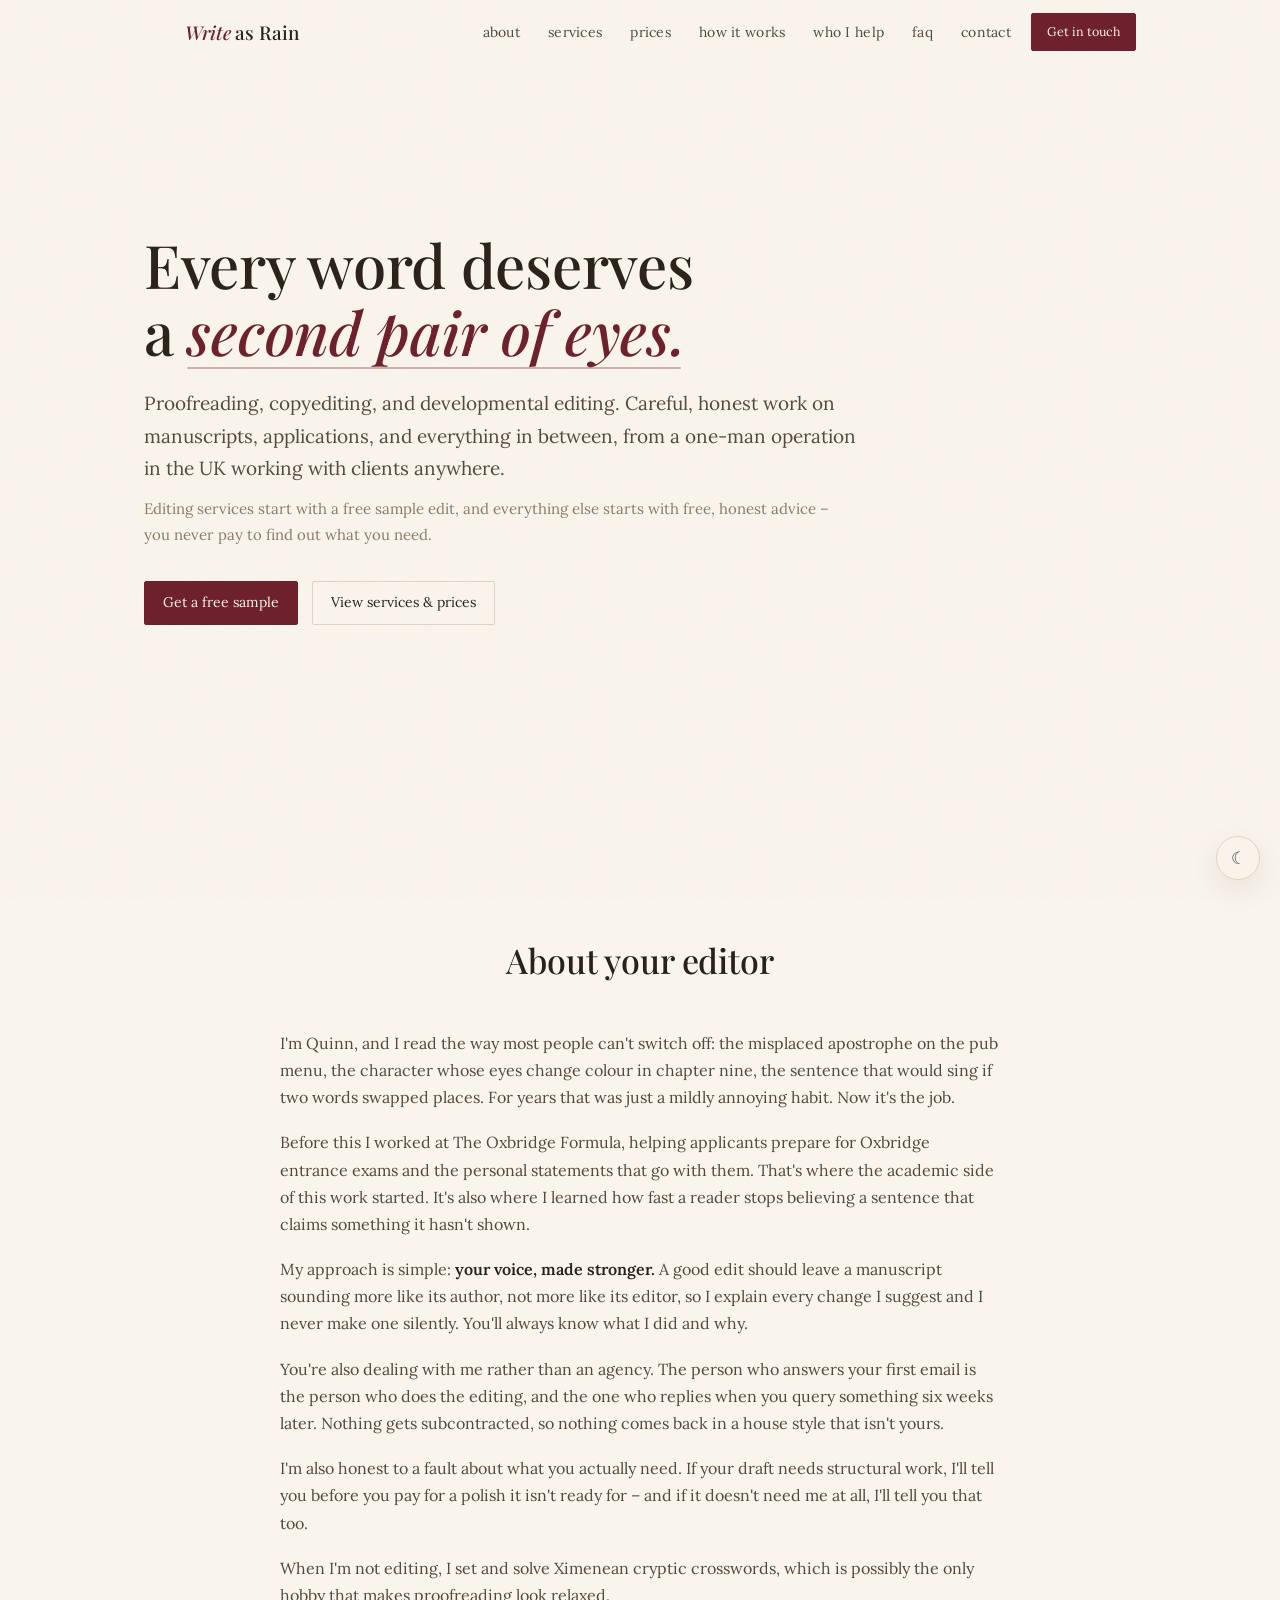
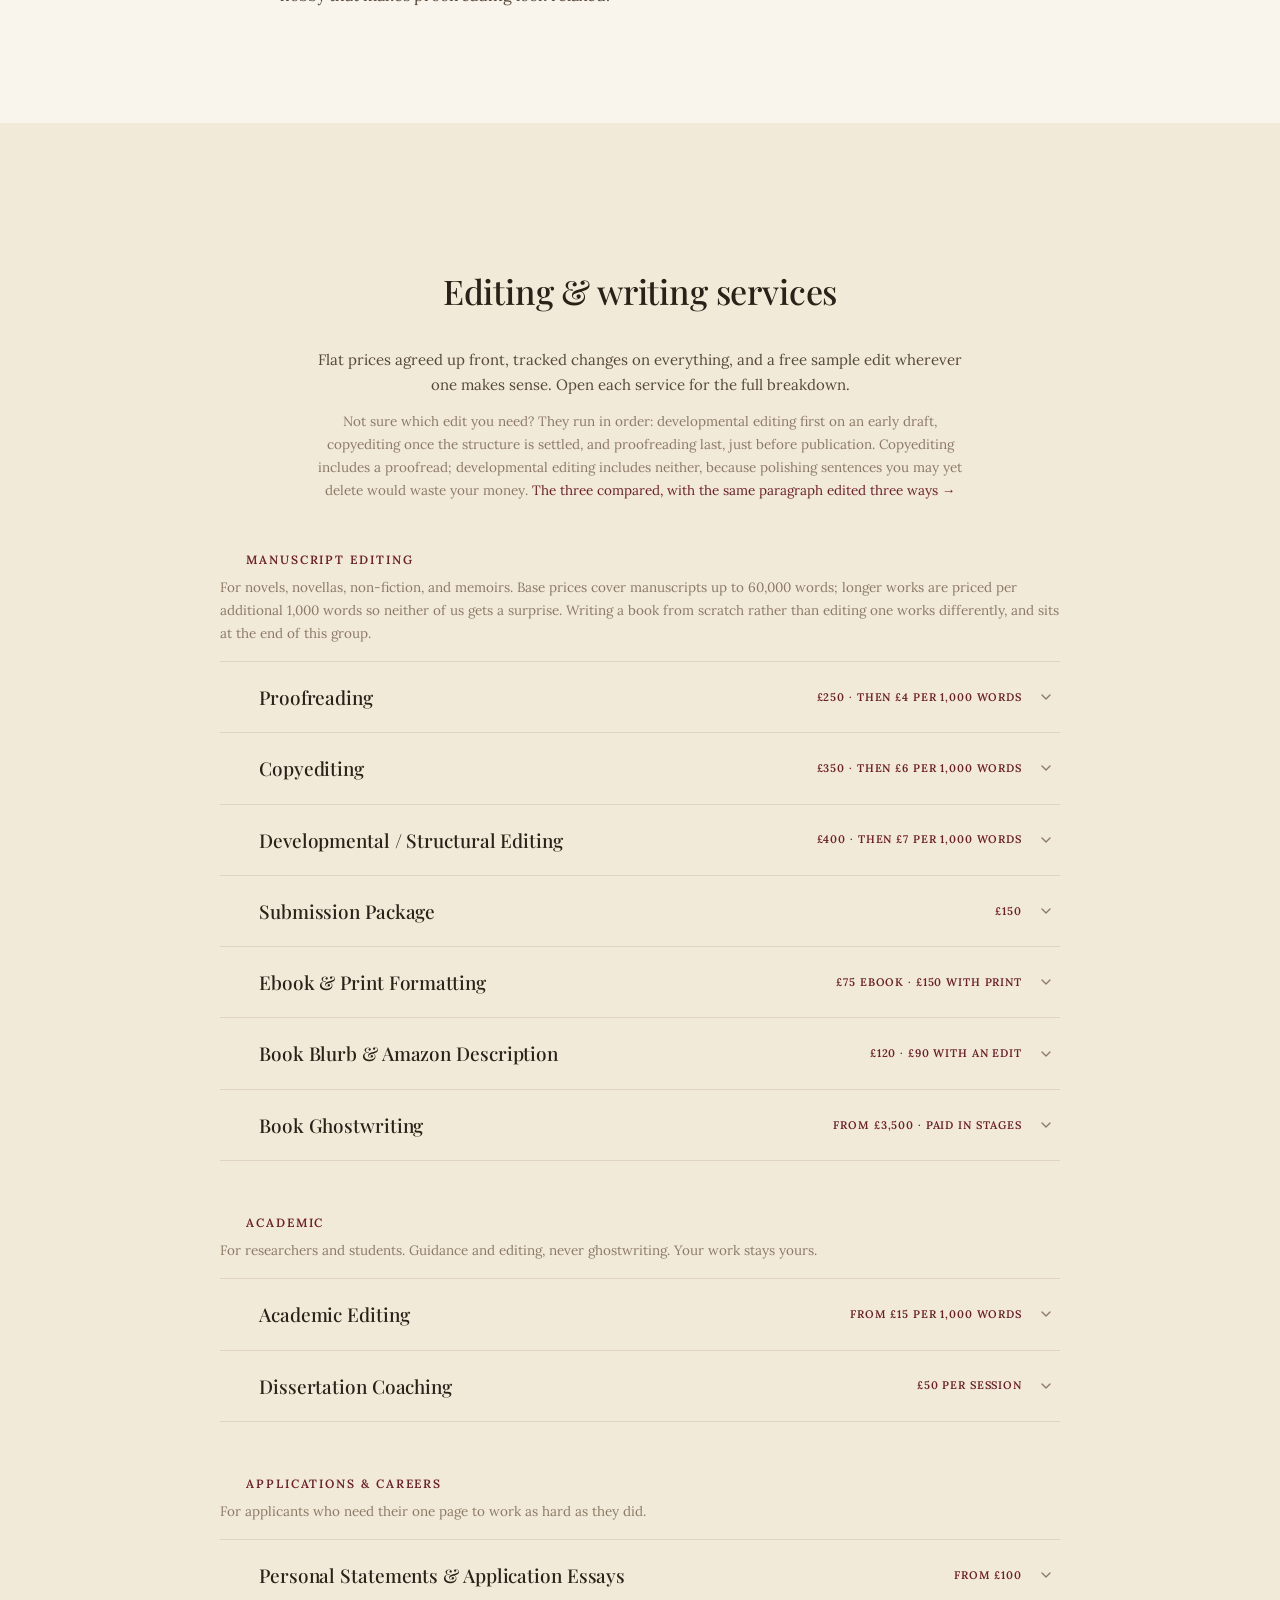
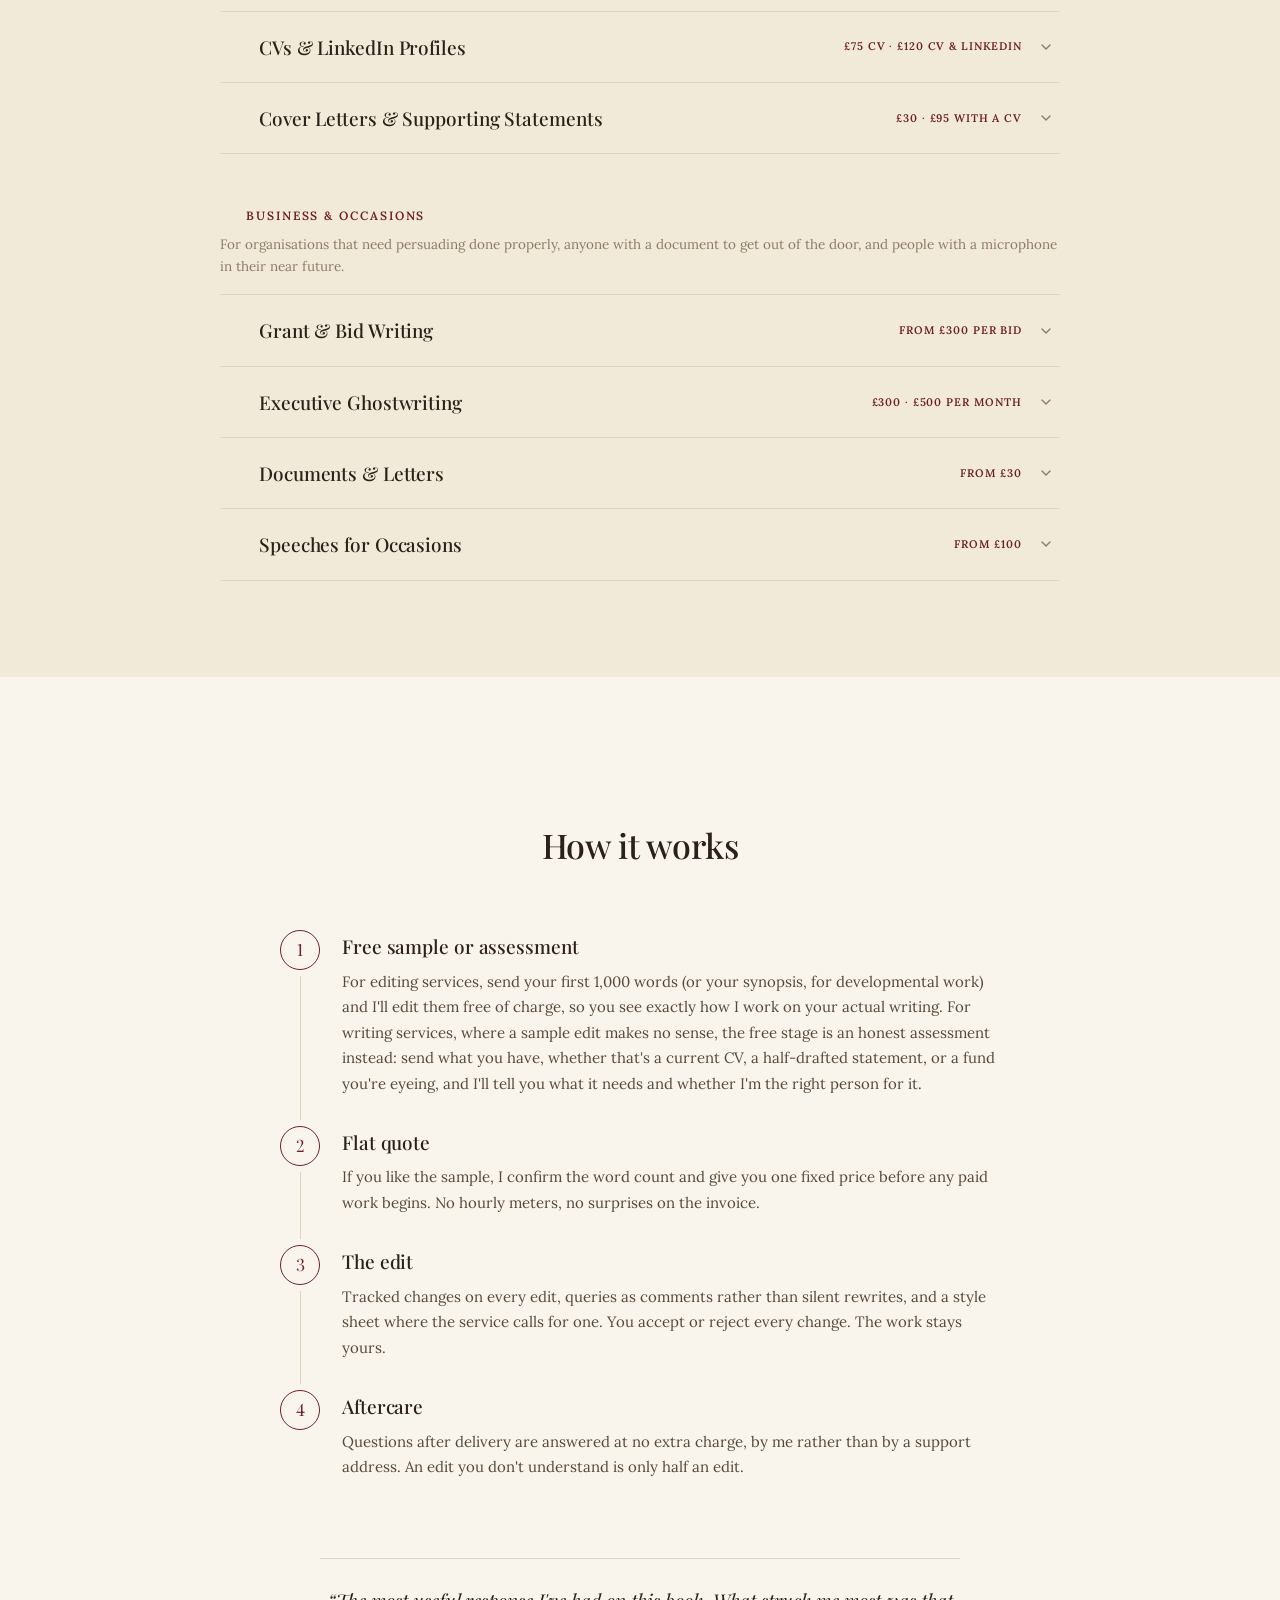
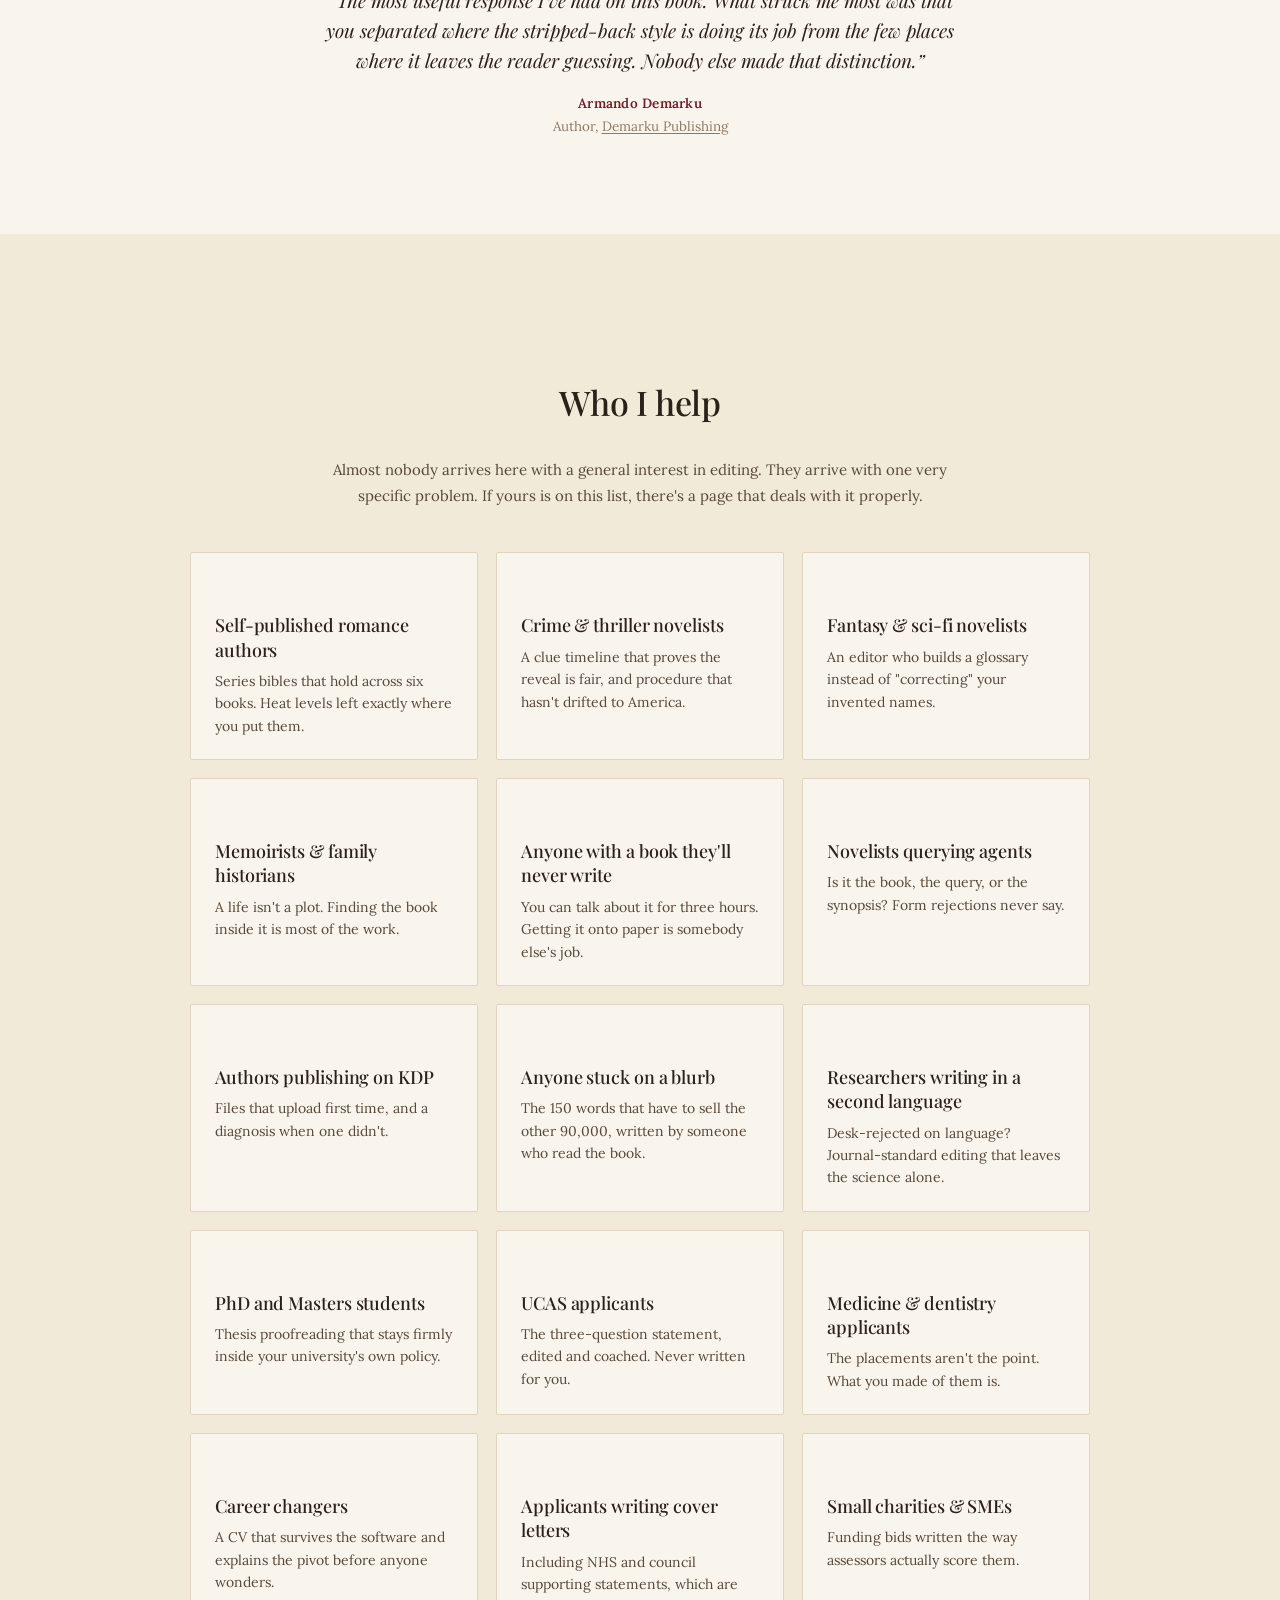
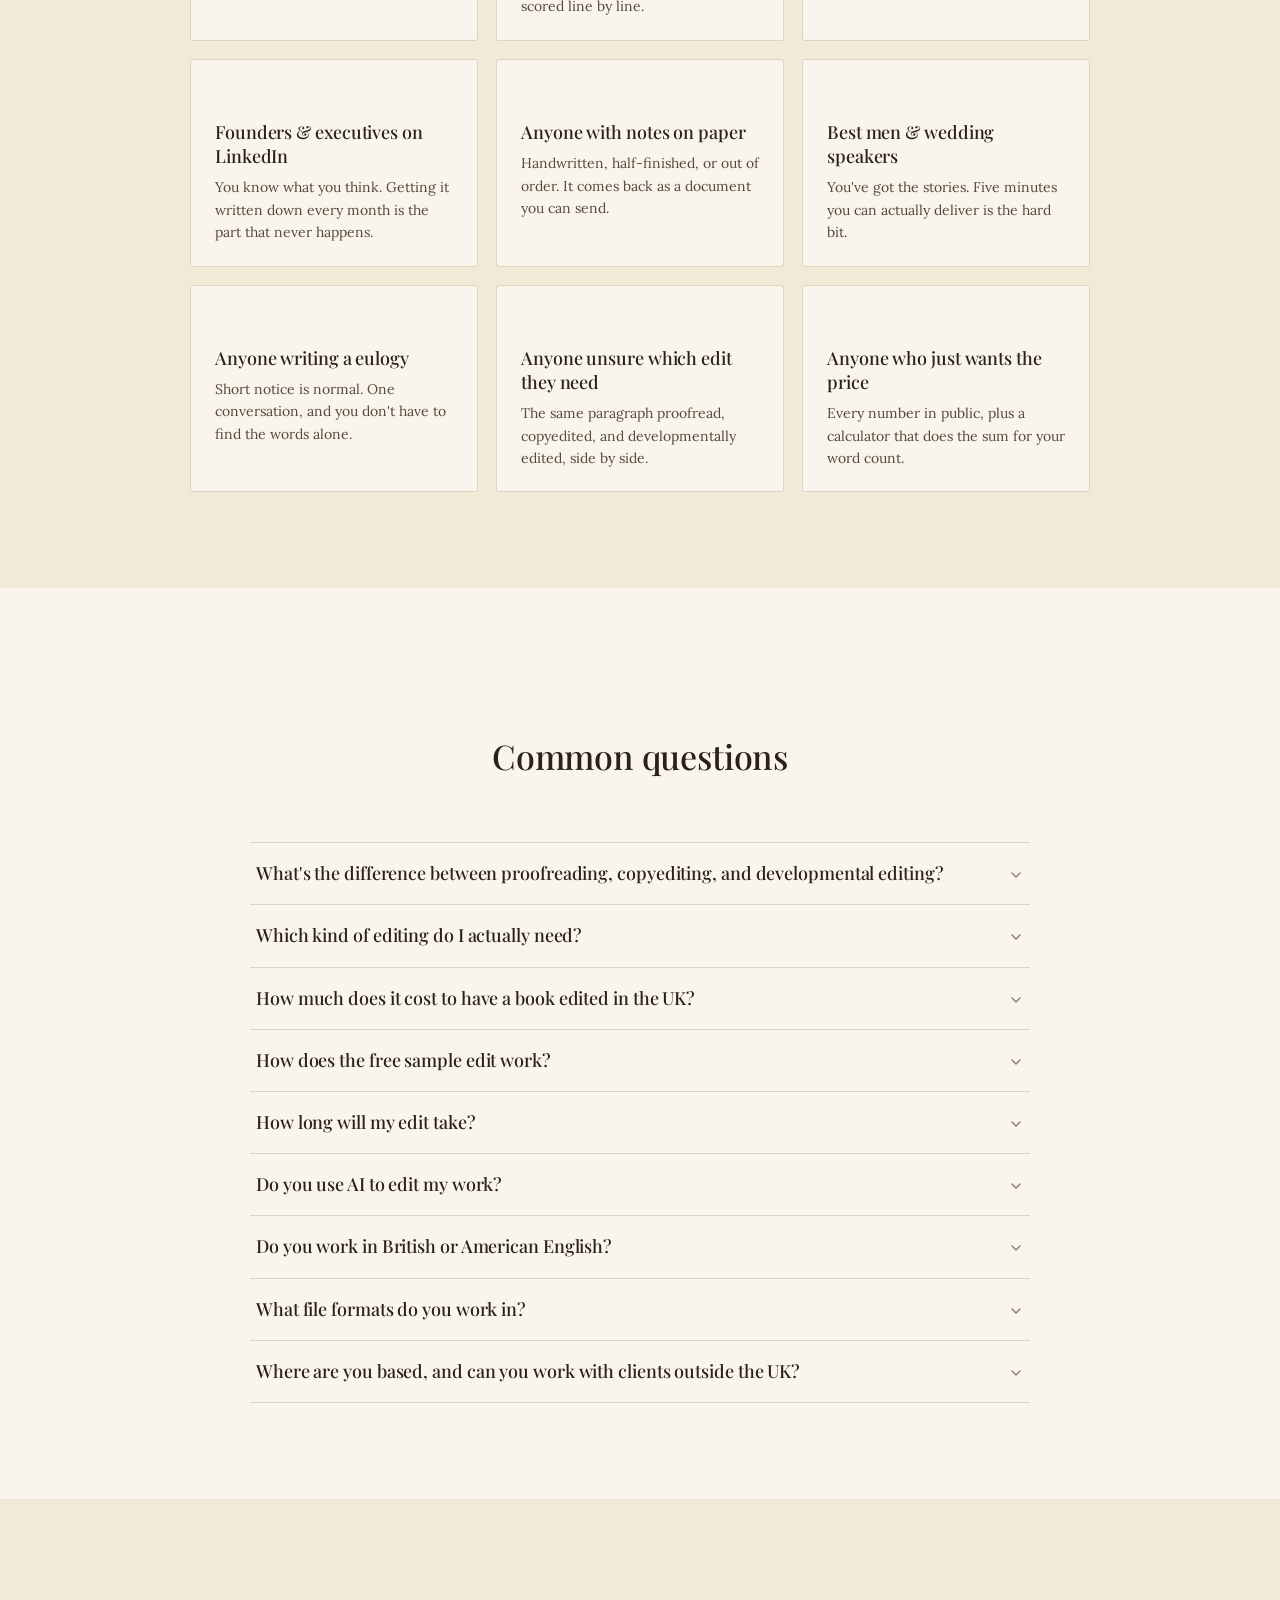
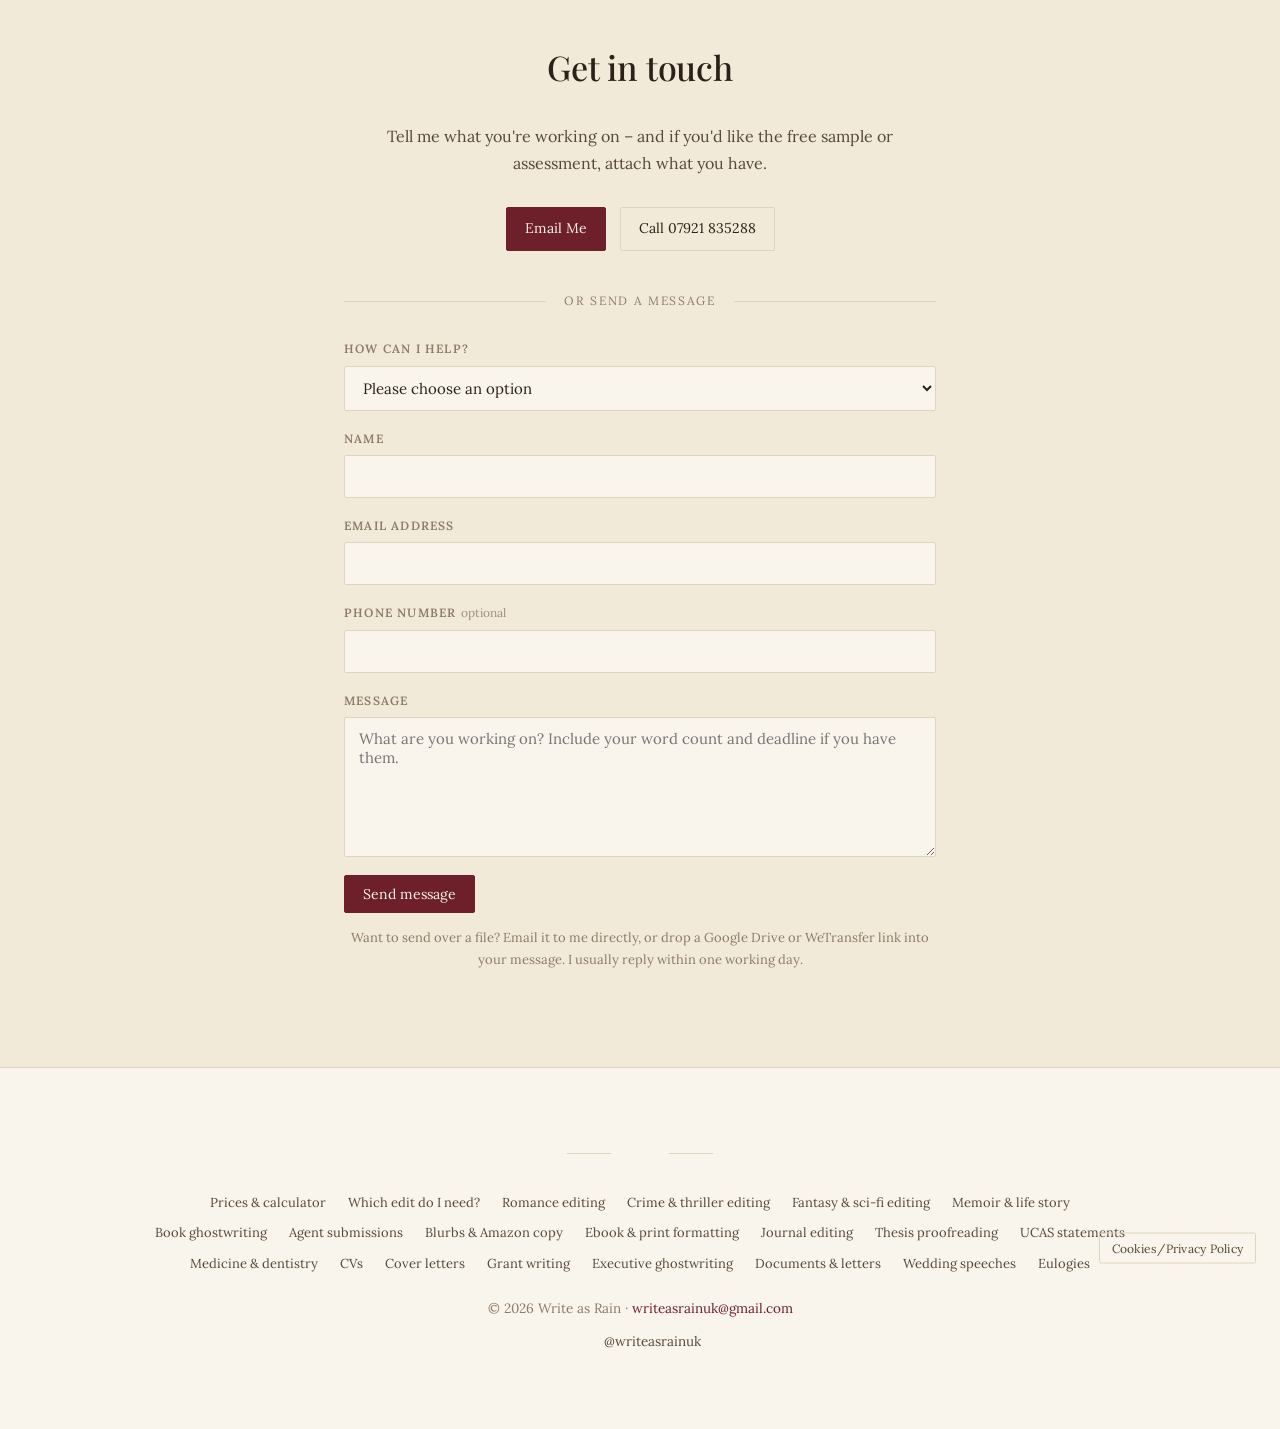
==== index.html @ 708fcf4b "Add client testimonials from a single source Quotes live in scripts/build-testimonials.py and are wr" ====
<!DOCTYPE html>
<html lang="en-GB">
<head>
  <meta charset="UTF-8">
  <meta name="viewport" content="width=device-width, initial-scale=1.0">

  <title>Proofreading &amp; Copyediting Services UK | Free Sample Edit | Write as Rain</title>
  <meta name="description" content="UK proofreading, copyediting, and developmental editing from £250. Free sample edit on your first 1,000 words, one flat price up front, no hourly meter running.">
  <link rel="canonical" href="https://writeasrain.github.io/">

  <meta property="og:site_name" content="Write as Rain">
  <meta property="og:title" content="Proofreading &amp; Copyediting Services UK | Write as Rain">
  <meta property="og:description" content="Careful, honest editing for manuscripts, applications, and everything in between. Free sample edit on your first 1,000 words, and a flat price agreed before any paid work starts.">
  <meta property="og:type" content="website">
  <meta property="og:url" content="https://writeasrain.github.io/">
  <meta property="og:locale" content="en_GB">
  <meta property="og:image" content="https://writeasrain.github.io/og-image.png">
  <meta property="og:image:width" content="1200">
  <meta property="og:image:height" content="630">
  <meta property="og:image:alt" content="Write as Rain - every word deserves a second pair of eyes">
  <meta name="twitter:card" content="summary_large_image">
  <meta name="twitter:title" content="Proofreading &amp; Copyediting Services UK | Write as Rain">
  <meta name="twitter:description" content="Careful, honest editing for manuscripts, applications, and everything in between. Free sample edit on your first 1,000 words.">
  <meta name="twitter:image" content="https://writeasrain.github.io/og-image.png">

  <link rel="preconnect" href="https://fonts.googleapis.com">
  <link rel="preconnect" href="https://fonts.gstatic.com" crossorigin>
  <link href="https://fonts.googleapis.com/css2?family=Playfair+Display:ital,wght@0,500;0,600;1,500&family=Lora:ital,wght@0,400;0,500;0,600;1,400&display=swap" rel="stylesheet">
  <link rel="stylesheet" href="styles.css">
  <link rel="icon" href="/favicon.svg" type="image/svg+xml">
  <link rel="icon" href="/favicon.ico" sizes="32x32">
  <link rel="apple-touch-icon" href="/apple-touch-icon.png">

  <script type="application/ld+json">
{
  "@context": "https://schema.org",
  "@type": "ProfessionalService",
  "@id": "https://writeasrain.github.io/#business",
  "name": "Write as Rain",
  "url": "https://writeasrain.github.io/",
  "description": "Proofreading, copyediting, developmental editing, and professional writing services. Based in the UK, working with authors, academics, applicants, and businesses worldwide.",
  "founder": {
    "@type": "Person",
    "name": "Quinn Robart"
  },
  "email": "writeasrainuk@gmail.com",
  "telephone": "+44-7921-835288",
  "sameAs": ["https://www.instagram.com/writeasrainuk"],
  "priceRange": "££",
  "address": {
    "@type": "PostalAddress",
    "addressCountry": "GB"
  },
  "areaServed": {
    "@type": "Place",
    "name": "Worldwide"
  },
  "availableLanguage": "en",
  "knowsAbout": [
    "Proofreading", "Copyediting", "Developmental Editing", "Structural Editing",
    "Ebook Formatting", "EPUB", "Print Formatting", "Amazon KDP", "Book Blurbs",
    "Crime Fiction Editing", "Romance Fiction Editing", "Memoir Editing", "Academic Editing",
    "Dissertation Coaching", "Personal Statements", "Oxbridge Applications",
    "Medicine Applications", "CV Writing", "Cover Letters", "LinkedIn Profiles",
    "Grant Writing", "Bid Writing", "Ghostwriting", "Speechwriting",
    "Document Writing", "Letter Writing", "Business Writing", "Plain English"
  ],
  "makesOffer": [
    {
      "@type": "Offer",
      "itemOffered": { "@type": "Service", "name": "Proofreading", "description": "The final stage of editing: spelling and punctuation, sequential page numbers, widows and orphans, typography and layout inconsistencies, and cross-checks of contents pages and running heads. Up to 60,000 words at the base price, then per 1,000 words beyond." },
      "priceSpecification": { "@type": "PriceSpecification", "price": 250, "priceCurrency": "GBP" }
    },
    {
      "@type": "Offer",
      "itemOffered": { "@type": "Service", "name": "Copyediting", "description": "A sentence-by-sentence edit: word choice, style consistency, clarity, factual inconsistencies, readability, and accuracy, delivered with tracked changes and a style sheet. Includes a full proofread. Up to 60,000 words at the base price, then per 1,000 words beyond." },
      "priceSpecification": { "@type": "PriceSpecification", "price": 350, "priceCurrency": "GBP" }
    },
    {
      "@type": "Offer",
      "itemOffered": { "@type": "Service", "name": "Developmental / Structural Editing", "description": "In-depth feedback on an early draft: concept, structure, flow, consistency, style, point of view, character, dialogue, plot, and subplots, delivered as a written editorial report with margin annotations. A feedback service; does not include copyediting or proofreading." },
      "priceSpecification": { "@type": "PriceSpecification", "price": 400, "priceCurrency": "GBP" }
    },
    {
      "@type": "Offer",
      "itemOffered": { "@type": "Service", "name": "Book Ghostwriting", "description": "Full-length books written from recorded conversations: memoirs for publication, private family life stories, business and expertise books, and novel collaboration. Delivered chapter by chapter and paid in four stages. £450 for a chapter plan and sample chapter, deducted from the total; from £3,500 up to 30,000 words; from £7,000 up to 60,000 words, then £120 per additional 1,000. The client owns the manuscript and the copyright, and no royalties or rights are taken." },
      "priceSpecification": { "@type": "PriceSpecification", "minPrice": 3500, "priceCurrency": "GBP" }
    },
    {
      "@type": "Offer",
      "itemOffered": { "@type": "Service", "name": "Submission Package", "description": "Query letter, one-page synopsis, and a critique of the opening chapter, prepared for agent and publisher submissions." },
      "priceSpecification": { "@type": "PriceSpecification", "price": 150, "priceCurrency": "GBP" }
    },
    {
      "@type": "Offer",
      "itemOffered": { "@type": "Service", "name": "Ebook & Print Formatting", "description": "Validated EPUB 3 files for Amazon KDP, Apple Books, Kobo, and other stores, plus print-ready PDF interiors for KDP Print and IngramSpark. EPUB £75; EPUB and print interior together £150." },
      "priceSpecification": { "@type": "PriceSpecification", "minPrice": 75, "priceCurrency": "GBP" }
    },
    {
      "@type": "Offer",
      "itemOffered": { "@type": "Service", "name": "Book Blurb & Amazon Description", "description": "A one-line hook, a back cover blurb, the longer Amazon description with its permitted formatting, and an author bio, with two rounds of revisions. £120, or £90 when added to an edit already booked." },
      "priceSpecification": { "@type": "PriceSpecification", "minPrice": 90, "priceCurrency": "GBP" }
    },
    {
      "@type": "Offer",
      "itemOffered": { "@type": "Service", "name": "Academic Editing", "description": "Journal-ready language editing for researchers, particularly those writing in English as a second language. Citation style consistency, journal formatting, and response-to-reviewers polishing. Priced per 1,000 words." },
      "priceSpecification": { "@type": "PriceSpecification", "minPrice": 15, "priceCurrency": "GBP" }
    },
    {
      "@type": "Offer",
      "itemOffered": { "@type": "Service", "name": "Dissertation Coaching", "description": "Structure, argumentation, and clarity support for undergraduate and Masters dissertations. Guidance and feedback, never ghostwriting." },
      "priceSpecification": { "@type": "UnitPriceSpecification", "price": 50, "priceCurrency": "GBP", "unitText": "per session" }
    },
    {
      "@type": "Offer",
      "itemOffered": { "@type": "Service", "name": "Personal Statements & Application Essays", "description": "Editing and coaching for UCAS, Oxbridge, postgraduate, and US college applications. Structural feedback and line editing on the applicant's own draft." },
      "priceSpecification": { "@type": "PriceSpecification", "minPrice": 100, "priceCurrency": "GBP" }
    },
    {
      "@type": "Offer",
      "itemOffered": { "@type": "Service", "name": "CVs & LinkedIn Profiles", "description": "CV rewrites targeted at the role the client wants, formatted so applicant tracking software can read them. CV £75; CV and LinkedIn profile together £120." },
      "priceSpecification": { "@type": "PriceSpecification", "minPrice": 75, "priceCurrency": "GBP" }
    },
    {
      "@type": "Offer",
      "itemOffered": { "@type": "Service", "name": "Cover Letters & Supporting Statements", "description": "A cover letter written for one specific advert, or an NHS, local government, or charity supporting statement answered criterion by criterion against the person specification. £30; £95 with a CV rewrite; £140 with CV and LinkedIn." },
      "priceSpecification": { "@type": "PriceSpecification", "minPrice": 30, "priceCurrency": "GBP" }
    },
    {
      "@type": "Offer",
      "itemOffered": { "@type": "Service", "name": "Grant & Bid Writing", "description": "Funding applications and tender bids for small charities and SMEs, answering funder guidance point by point and framed the way assessors score." },
      "priceSpecification": { "@type": "PriceSpecification", "minPrice": 300, "priceCurrency": "GBP" }
    },
    {
      "@type": "Offer",
      "itemOffered": { "@type": "Service", "name": "Executive Ghostwriting", "description": "LinkedIn posts and newsletters written in the client's voice on a monthly retainer, built from one recorded conversation a month. £300 covers the conversation and four posts; £500 covers eight posts, or four posts and a newsletter. Nothing is published without approval, no account access is required, and no credit is taken anywhere." },
      "priceSpecification": { "@type": "UnitPriceSpecification", "minPrice": 300, "priceCurrency": "GBP", "unitCode": "MON" }
    },
    {
      "@type": "Offer",
      "itemOffered": { "@type": "Service", "name": "Documents & Letters", "description": "Handwritten pages, phone photographs, voice notes, or a rough draft turned into a finished document. Complaint letters, appeals, resignations, and difficult personal letters, plus business and organisation documents including proposals, reports, policies, procedures, committee papers, and newsletters. Delivered as Word and PDF. £30 for a letter or single page; longer or structured documents quoted flat. Letters written to a job advert are priced separately as cover letters." },
      "priceSpecification": { "@type": "PriceSpecification", "minPrice": 30, "priceCurrency": "GBP" }
    },
    {
      "@type": "Offer",
      "itemOffered": { "@type": "Service", "name": "Speeches for Occasions", "description": "Wedding speeches, eulogies, retirement toasts, and best man material, written from a conversation about the person and structured for speaking aloud." },
      "priceSpecification": { "@type": "PriceSpecification", "minPrice": 100, "priceCurrency": "GBP" }
    }
  ]
}
  </script>

  <script type="application/ld+json">
{
  "@context": "https://schema.org",
  "@type": "FAQPage",
  "@id": "https://writeasrain.github.io/#faq",
  "mainEntity": [
    {
      "@type": "Question",
      "name": "What's the difference between proofreading, copyediting, and developmental editing?",
      "acceptedAnswer": { "@type": "Answer", "text": "Three different jobs, done at three different points in a book's life. Developmental editing looks at the book. Structure, pacing, character, whether the thing works at all. Copyediting looks at the sentences. Word choice, clarity, consistency, and the eye colour that changed in chapter nine. Proofreading looks at the page. Typos, punctuation, page numbers. The shorthand version: developmental editing changes what you wrote. Copyediting changes how you wrote it. Proofreading is the last person in the room before the door closes. The three are compared in full on a separate page, including the same paragraph edited three ways." }
    },
    {
      "@type": "Question",
      "name": "Which kind of editing do I actually need?",
      "acceptedAnswer": { "@type": "Answer", "text": "Depends where the draft is. Not sure the story works yet? That's developmental. Structure settled, and you want the prose as good as it can be? Copyediting. Already edited, and you just want a clean pass before it goes out into the world? Proofreading. Still stuck? Send me the first chapter and a one-line summary. I'll tell you for free, and \"you need less than you think\" is an answer I give more often than people expect." }
    },
    {
      "@type": "Question",
      "name": "How much does it cost to have a book edited in the UK?",
      "acceptedAnswer": { "@type": "Answer", "text": "Mine, in full, with no \"contact us for pricing\". Proofreading from £250. Copyediting from £350. Developmental editing from £400. Those cover manuscripts up to 60,000 words, and past that it's £4, £6 or £7 per additional 1,000. So an 85,000-word copyedit works out at £350 + (25 × £6) = £500. One flat number, agreed before any paid work starts, and it doesn't move afterwards. No hourly meter running in the background. Every price on the site is published, with a word count calculator." }
    },
    {
      "@type": "Question",
      "name": "How does the free sample edit work?",
      "acceptedAnswer": { "@type": "Answer", "text": "Send your first 1,000 words. I edit them properly, tracked changes and comments and all, exactly the way I'd work on the whole manuscript. Then I send them back. No payment. No obligation. And no follow-up emails if you decide against it, which I mention because that turns out to be what most people are actually worried about. Testimonials are easy to write and impossible to verify. A sample edit on your own writing tells you considerably more." }
    },
    {
      "@type": "Question",
      "name": "How long will my edit take?",
      "acceptedAnswer": { "@type": "Answer", "text": "Depends on length, service, and what's already in the diary. You'll get a delivery date with the quote, before you've paid anything. If I can't hit your deadline I'll say so on day one rather than take the booking and hope it works out. A late edit is worse than no edit, particularly if you've got a preorder live." }
    },
    {
      "@type": "Question",
      "name": "Do you use AI to edit my work?",
      "acceptedAnswer": { "@type": "Answer", "text": "No. I read it. A spellchecker is fine, and I use one like everybody else. But the judgement calls are the entire job. Whether a joke lands. Whether a paragraph is earning its place. Whether that odd phrase is your voice or just a Tuesday afternoon. Software can't make those calls, and your manuscript doesn't get pasted into a chatbot." }
    },
    {
      "@type": "Question",
      "name": "Do you work in British or American English?",
      "acceptedAnswer": { "@type": "Answer", "text": "Either. Tell me which you want, or tell me which market you're selling into and I'll advise. If most of your readers are American, American conventions are usually right regardless of where you happen to live. Whichever we settle on goes on your style sheet and gets applied all the way through. Half-and-half spelling is one of the most common things I fix, and almost nobody realises they're doing it." }
    },
    {
      "@type": "Question",
      "name": "What file formats do you work in?",
      "acceptedAnswer": { "@type": "Answer", "text": "Word (.docx) for most editing, with tracked changes so you can accept or reject each edit on its own. Google Docs in suggesting mode if you'd rather. PDF for proofreading typeset page proofs. Scrivener users: compile to Word first, then bring the edits back in afterwards. Or send it to me for formatting once it's final and skip that step entirely." }
    },
    {
      "@type": "Question",
      "name": "Where are you based, and can you work with clients outside the UK?",
      "acceptedAnswer": { "@type": "Answer", "text": "I'm in the UK and I work with clients anywhere. Editing happens over email and shared files with the occasional call, so nobody has ever needed me physically in the room. Invoices are in pounds sterling. Time zones have never caused a problem, though I'll be straight with you about when you'll hear back if we're twelve hours apart." }
    }
  ]
}
  </script>

  <!-- Google tag (gtag.js) -->
  <script async src="https://www.googletagmanager.com/gtag/js?id=G-4W3Q03PS05"></script>
  <script>
    window.dataLayer = window.dataLayer || [];
    function gtag(){dataLayer.push(arguments);}
    gtag('js', new Date());
    gtag('config', 'G-4W3Q03PS05');
  </script>

  <!-- Microsoft Clarity -->
  <script type="text/javascript">
    (function(c,l,a,r,i,t,y){
        c[a]=c[a]||function(){(c[a].q=c[a].q||[]).push(arguments)};
        t=l.createElement(r);t.async=1;t.src="https://www.clarity.ms/tag/"+i;
        y=l.getElementsByTagName(r)[0];y.parentNode.insertBefore(t,y);
    })(window, document, "clarity", "script", "xw679pu73i");
  </script>
</head>
<body>

<a class="skip-link" href="#main">Skip to content</a>

<nav>
  <div class="nav-inner">
    <a href="/" class="brand"><svg class="brand-mark" viewBox="0 0 148 164" aria-hidden="true"><use href="#wr-art-book"></use></svg><span class="brand-text"><span class="accent">Write</span> as Rain</span></a>
    <ul class="nav-links" id="nav-links">
      <li><a href="#about">about</a></li>
      <li><a href="#services">services</a></li>
      <li><a href="pricing.html">prices</a></li>
      <li><a href="#process">how it works</a></li>
      <li><a href="#who-i-help">who I help</a></li>
      <li><a href="#faq">faq</a></li>
      <li><a href="#contact">contact</a></li>
    </ul>
    <div class="nav-actions">
      <a href="#contact" class="btn primary">Get in touch</a>
      <button class="menu-toggle" id="menu-toggle" aria-label="Open menu" aria-expanded="false">&#9776;</button>
    </div>
  </div>
</nav>

<header class="hero">
  <div class="container hero-inner">
    <svg class="hero-art" viewBox="0 0 148 164" aria-hidden="true"><use href="#wr-art-book"></use></svg>
    <h1>Every word deserves a <span class="accent">second pair of eyes.</span></h1>
    <p class="tagline">Proofreading, copyediting, and developmental editing. Careful, honest work on manuscripts, applications, and everything in between, from a one-man operation in the UK working with clients anywhere.</p>
    <p class="tagline sub">Editing services start with a free sample edit, and everything else starts with free, honest advice &ndash; you never pay to find out what you need.</p>
    <div class="hero-cta">
      <a href="#contact" class="btn primary">Get a free sample</a>
      <a href="#services" class="btn">View services &amp; prices</a>
    </div>
  </div>
</header>

<main id="main">

<section id="about">
  <div class="container">
    <div class="section-mark reveal"><svg class="ill ill-mark" viewBox="0 0 24 24" aria-hidden="true"><use href="#wr-quill"></use></svg></div>
    <div class="section-title reveal"><h2>About your editor</h2></div>
    <div class="about-inner reveal">
      <p>I'm Quinn, and I read the way most people can't switch off: the misplaced apostrophe on the pub menu, the character whose eyes change colour in chapter nine, the sentence that would sing if two words swapped places. For years that was just a mildly annoying habit. Now it's the job.</p>
      <p>Before this I worked at The Oxbridge Formula, helping applicants prepare for Oxbridge entrance exams and the personal statements that go with them. That's where the academic side of this work started. It's also where I learned how fast a reader stops believing a sentence that claims something it hasn't shown.</p>
      <p>My approach is simple: <strong>your voice, made stronger.</strong> A good edit should leave a manuscript sounding more like its author, not more like its editor, so I explain every change I suggest and I never make one silently. You'll always know what I did and why.</p>
      <p>You're also dealing with me rather than an agency. The person who answers your first email is the person who does the editing, and the one who replies when you query something six weeks later. Nothing gets subcontracted, so nothing comes back in a house style that isn't yours.</p>
      <p>I'm also honest to a fault about what you actually need. If your draft needs structural work, I'll tell you before you pay for a polish it isn't ready for &ndash; and if it doesn't need me at all, I'll tell you that too.</p>
      <p>When I'm not editing, I set and solve Ximenean cryptic crosswords, which is possibly the only hobby that makes proofreading look relaxed.</p>
    </div>
  </div>
</section>

<section id="services" class="section-alt">
  <div class="container">
    <div class="section-mark reveal"><svg class="ill ill-mark" viewBox="0 0 24 24" aria-hidden="true"><use href="#wr-books"></use></svg></div>
    <div class="section-title reveal"><h2>Editing &amp; writing services</h2></div>
    <p class="services-intro reveal">Flat prices agreed up front, tracked changes on everything, and a free sample edit wherever one makes sense. Open each service for the full breakdown.</p>
    <p class="services-order reveal">Not sure which edit you need? They run in order: developmental editing first on an early draft, copyediting once the structure is settled, and proofreading last, just before publication. Copyediting includes a proofread; developmental editing includes neither, because polishing sentences you may yet delete would waste your money. <a href="proofreading-vs-copyediting.html">The three compared, with the same paragraph edited three ways &rarr;</a></p>

    <div class="service-group reveal">
      <h3 class="group-label"><svg class="ill ill-sm" viewBox="0 0 24 24" aria-hidden="true"><use href="#wr-book-open"></use></svg>Manuscript Editing</h3>
      <p class="group-note">For novels, novellas, non-fiction, and memoirs. Base prices cover manuscripts up to 60,000 words; longer works are priced per additional 1,000 words so neither of us gets a surprise. Writing a book from scratch rather than editing one works differently, and sits at the end of this group.</p>
      <div class="services-list">

        <details class="service-item">
          <summary><svg class="ill ill-sm service-icon" viewBox="0 0 24 24" aria-hidden="true"><use href="#wr-magnifier"></use></svg><span class="service-name">Proofreading</span><span class="service-price">&pound;250 &middot; then &pound;4 per 1,000 words</span><svg class="service-chev" viewBox="0 0 24 24" fill="none" stroke="currentColor" stroke-width="2" stroke-linecap="round" stroke-linejoin="round" aria-hidden="true"><polyline points="6 9 12 15 18 9"></polyline></svg></summary>
          <div class="service-body">
            <p>Typically the last stage of editing, and your final opportunity for corrections before the manuscript goes out into the world. Proofreading assumes the heavy lifting is already done. It's the fine-toothed comb, not the restructure.</p>
            <ul>
              <li>Spelling and punctuation corrected throughout.</li>
              <li>Sequential page numbers checked, because they go wrong far more often than you'd think.</li>
              <li>Widows and orphans removed, so no lines are left stranded at the tops and bottoms of pages.</li>
              <li>Typography and layout inconsistencies identified: rogue fonts, wandering margins, chapter openings that don't match.</li>
              <li>Contents page cross-checked against actual chapter titles and page numbers.</li>
              <li>Running heads, headers, and footers checked for consistency.</li>
              <li>Awkward line breaks and hyphenation errors caught before a reader stumbles on them.</li>
            </ul>
            <p>One honest caveat: if your manuscript hasn't been copyedited, a proofread alone may not be the right service &ndash; and I'll say so rather than take the money.</p>
            <p class="sample-note"><svg class="ill ill-sm" viewBox="0 0 24 24" aria-hidden="true"><use href="#wr-envelope"></use></svg>Free sample: send me your first 1,000 words and I'll proofread them at no charge, no strings attached.</p>
          </div>
        </details>

        <details class="service-item">
          <summary><svg class="ill ill-sm service-icon" viewBox="0 0 24 24" aria-hidden="true"><use href="#wr-page-pencil"></use></svg><span class="service-name">Copyediting</span><span class="service-price">&pound;350 &middot; then &pound;6 per 1,000 words</span><svg class="service-chev" viewBox="0 0 24 24" fill="none" stroke="currentColor" stroke-width="2" stroke-linecap="round" stroke-linejoin="round" aria-hidden="true"><polyline points="6 9 12 15 18 9"></polyline></svg></summary>
          <div class="service-body">
            <p>A sentence-by-sentence edit of the whole manuscript. Where proofreading catches errors, copyediting improves the writing itself. A full proofread comes in as the final pass, so you don't pay for it twice.</p>
            <ul>
              <li>Every sentence considered on its own merits: word choice, rhythm, clarity.</li>
              <li>Consistency of style throughout: spelling conventions, hyphenation, capitalisation, numbers, and tense.</li>
              <li>Factual inconsistencies flagged. The eye colour that changes in chapter nine, the Tuesday that somehow follows a Friday.</li>
              <li>Readability and accuracy improved without flattening your voice. The aim is more you, not more me.</li>
              <li>Delivered with tracked changes in Word, so you can accept or reject every single edit.</li>
              <li>Queries raised as comments rather than silent rewrites. If I'm unsure what you meant, I ask.</li>
              <li>A style sheet supplied with the edit, recording every decision so future edits and sequels stay consistent.</li>
              <li>A full proofread included as the final stage.</li>
            </ul>
            <p class="sample-note"><svg class="ill ill-sm" viewBox="0 0 24 24" aria-hidden="true"><use href="#wr-envelope"></use></svg>Free sample: send me your first 1,000 words and I'll copyedit them at no charge, so you can see exactly how I work before committing.</p>
          </div>
        </details>

        <details class="service-item">
          <summary><svg class="ill ill-sm service-icon" viewBox="0 0 24 24" aria-hidden="true"><use href="#wr-layers"></use></svg><span class="service-name">Developmental / Structural Editing</span><span class="service-price">&pound;400 &middot; then &pound;7 per 1,000 words</span><svg class="service-chev" viewBox="0 0 24 24" fill="none" stroke="currentColor" stroke-width="2" stroke-linecap="round" stroke-linejoin="round" aria-hidden="true"><polyline points="6 9 12 15 18 9"></polyline></svg></summary>
          <div class="service-body">
            <p>Big-picture feedback on an early draft, at the stage where line-level polish would be wasted effort. This is a feedback service rather than a hands-on rewrite: an in-depth analysis of the story and a roadmap for the next draft. You stay the author; I tell you honestly what's working and what isn't.</p>
            <ul>
              <li>In-depth analysis of concept, structure, flow, consistency, and style.</li>
              <li>Point of view examined: whether it's the right one, and whether it ever slips.</li>
              <li>Character and dialogue: motivations that hold up under pressure, voices that stay distinct on the page.</li>
              <li>Plot believability tested, with the places a reader's trust would wobble named specifically.</li>
              <li>Subplots checked against the main story: each one should enhance it, and I'll flag any that compete with it instead.</li>
              <li>Chapter order reviewed, with reordering suggestions where the story would land harder.</li>
              <li>Scene-by-scene purpose: every scene should drive the plot forward, and I'll name the ones that don't.</li>
              <li>Delivered as a written editorial report plus margin annotations on the manuscript itself.</li>
              <li>Follow-up questions after delivery answered at no extra charge.</li>
            </ul>
            <p>This service doesn't include copyediting or proofreading &ndash; deliberately. Your draft will change after this feedback, and polishing sentences you're about to delete helps nobody. Once the structure is settled, copyediting is the next step.</p>
            <p class="sample-note"><svg class="ill ill-sm" viewBox="0 0 24 24" aria-hidden="true"><use href="#wr-envelope"></use></svg>A sample edit isn't practical for structural work, but send me your synopsis and I'll tell you honestly &ndash; and freely &ndash; whether the manuscript is ready for a developmental edit.</p>
          </div>
        </details>

        <details class="service-item">
          <summary><svg class="ill ill-sm service-icon" viewBox="0 0 24 24" aria-hidden="true"><use href="#wr-plane"></use></svg><span class="service-name">Submission Package</span><span class="service-price">&pound;150</span><svg class="service-chev" viewBox="0 0 24 24" fill="none" stroke="currentColor" stroke-width="2" stroke-linecap="round" stroke-linejoin="round" aria-hidden="true"><polyline points="6 9 12 15 18 9"></polyline></svg></summary>
          <div class="service-body">
            <p>Agents read the query letter before they read a word of your book, and most authors would rather rewrite the book than write the synopsis. This package takes both off your plate.</p>
            <ul>
              <li>A query letter that pitches the book, the hook, and you, in the format agents expect.</li>
              <li>A one-page synopsis that covers the whole plot &ndash; yes, including the ending &ndash; without reading like a shopping list.</li>
              <li>A critique of your opening chapter, because that's the sample agents will actually judge.</li>
              <li>Tailored to UK or US submission conventions, whichever you're targeting.</li>
            </ul>
            <p><a href="agent-submission-help.html">More on getting a novel ready for agents &rarr;</a></p>
          </div>
        </details>

        <details class="service-item">
          <summary><svg class="ill ill-sm service-icon" viewBox="0 0 24 24" aria-hidden="true"><use href="#wr-device"></use></svg><span class="service-name">Ebook &amp; Print Formatting</span><span class="service-price">&pound;75 ebook &middot; &pound;150 with print</span><svg class="service-chev" viewBox="0 0 24 24" fill="none" stroke="currentColor" stroke-width="2" stroke-linecap="round" stroke-linejoin="round" aria-hidden="true"><polyline points="6 9 12 15 18 9"></polyline></svg></summary>
          <div class="service-body">
            <p>Once the words are right, they need to look right on every screen and every page. I format to the standards the stores actually require now: EPUB is the universal ebook format (Amazon retired its old MOBI format), and print books need properly set PDF interiors.</p>
            <ul>
              <li>EPUB 3 files that pass validation and upload cleanly to Amazon KDP, Apple Books, Kobo, and Google Play Books.</li>
              <li>Print-ready PDF interiors for KDP Print and IngramSpark: trim size, margins, gutters, and page numbering handled.</li>
              <li>A working table of contents and chapter navigation on every device.</li>
              <li>Front and back matter set properly: title page, copyright page, dedication, and your also-by list.</li>
              <li>Delivered with the source files, so you're never locked in for future updates.</li>
            </ul>
            <p>&pound;75 for the ebook alone, or &pound;150 for ebook and print interior together. <a href="ebook-formatting-kdp.html">More on formatting for KDP and IngramSpark &rarr;</a></p>
          </div>
        </details>

        <details class="service-item">
          <summary><svg class="ill ill-sm service-icon" viewBox="0 0 24 24" aria-hidden="true"><use href="#wr-megaphone"></use></svg><span class="service-name">Book Blurb &amp; Amazon Description</span><span class="service-price">&pound;120 &middot; &pound;90 with an edit</span><svg class="service-chev" viewBox="0 0 24 24" fill="none" stroke="currentColor" stroke-width="2" stroke-linecap="round" stroke-linejoin="round" aria-hidden="true"><polyline points="6 9 12 15 18 9"></polyline></svg></summary>
          <div class="service-body">
            <p>The hundred and fifty words that have to sell the other ninety thousand. A browser gives your cover about a second and your blurb about fifteen, and a summary of the plot is not what wins that fifteen seconds.</p>
            <ul>
              <li>A one-line hook, which turns out to be the piece you use most: ads, newsletters, and the pub.</li>
              <li>A back cover blurb written to a length that fits alongside a review quote and a barcode.</li>
              <li>The Amazon description, formatted with the tags KDP actually permits, ready to paste in.</li>
              <li>An author bio of around 60 words that doesn't read like a job application.</li>
              <li>Two rounds of revisions, because the first version is a proposal rather than a verdict.</li>
            </ul>
            <p>&pound;120 on its own, &pound;90 added to an edit I'm already doing, and &pound;90 for each further book in a series. <a href="book-blurb-writing.html">More on blurbs and Amazon descriptions &rarr;</a></p>
            <p class="sample-note"><svg class="ill ill-sm" viewBox="0 0 24 24" aria-hidden="true"><use href="#wr-envelope"></use></svg>Free verdict: send the blurb you've got and I'll tell you specifically what's holding it back, before you pay anything.</p>
          </div>
        </details>

        <details class="service-item">
          <summary><svg class="ill ill-sm service-icon" viewBox="0 0 24 24" aria-hidden="true"><use href="#wr-book-open"></use></svg><span class="service-name">Book Ghostwriting</span><span class="service-price">From &pound;3,500 &middot; paid in stages</span><svg class="service-chev" viewBox="0 0 24 24" fill="none" stroke="currentColor" stroke-width="2" stroke-linecap="round" stroke-linejoin="round" aria-hidden="true"><polyline points="6 9 12 15 18 9"></polyline></svg></summary>
          <div class="service-body">
            <p>Your book, written from recorded conversations with you, chapter by chapter. Memoirs for publication, private family life stories, business and expertise books, and novel collaborations. Your name on it, mine nowhere.</p>
            <ul>
              <li>Fifteen to twenty-five hours of recorded interviews for a full-length book, an hour or two a fortnight, transcribed and worked through against a chapter plan.</li>
              <li>Chapters delivered as they're written rather than all at the end, so the book can't drift away from you over six months.</li>
              <li>You own the manuscript and the copyright outright. No royalties taken, no rights, no percentage of any deal.</li>
              <li>Sole credit by default; "with" or "as told to" if you'd rather. No portfolio credit, no client list, and an NDA if you want one.</li>
              <li>Paid in four stages, and if you stop you keep everything produced so far and owe nothing further.</li>
              <li>Never for anything submitted for assessment: no dissertations, no theses, no coursework.</li>
            </ul>
            <p>&pound;450 buys a chapter plan and one real sample chapter first, so you can judge the voice before committing, and it comes off the total. Books from &pound;3,500 up to 30,000 words, from &pound;7,000 up to 60,000. <a href="book-ghostwriting.html">More on book ghostwriting &rarr;</a></p>
            <p class="sample-note"><svg class="ill ill-sm" viewBox="0 0 24 24" aria-hidden="true"><use href="#wr-envelope"></use></svg>Free first: an hour on whether there's a book here at all, and whether it's the one you think it is. Sometimes the honest answer is that a long article would serve you better.</p>
          </div>
        </details>

      </div>
    </div>

    <div class="service-group reveal">
      <h3 class="group-label"><svg class="ill ill-sm" viewBox="0 0 24 24" aria-hidden="true"><use href="#wr-mortarboard"></use></svg>Academic</h3>
      <p class="group-note">For researchers and students. Guidance and editing, never ghostwriting. Your work stays yours.</p>
      <div class="services-list">

        <details class="service-item">
          <summary><svg class="ill ill-sm service-icon" viewBox="0 0 24 24" aria-hidden="true"><use href="#wr-flask"></use></svg><span class="service-name">Academic Editing</span><span class="service-price">From &pound;15 per 1,000 words</span><svg class="service-chev" viewBox="0 0 24 24" fill="none" stroke="currentColor" stroke-width="2" stroke-linecap="round" stroke-linejoin="round" aria-hidden="true"><polyline points="6 9 12 15 18 9"></polyline></svg></summary>
          <div class="service-body">
            <p>Journals reject good research for its English every day, which is a poor reason to lose a publication. I edit papers to journal standard &ndash; particularly for researchers writing in English as a second language &ndash; without ever touching the science.</p>
            <ul>
              <li>Language editing to journal standard: grammar, clarity, and academic register.</li>
              <li>The science left alone. Your findings, your claims, your voice, just expressed cleanly.</li>
              <li>Citation and reference style made consistent: APA, Harvard, Vancouver, or your target journal's own.</li>
              <li>Formatted to the journal's author guidelines, so nothing bounces at the desk.</li>
              <li>Response-to-reviewers letters polished, which is often the difference between "major revisions" and acceptance.</li>
              <li>Confidential as standard, and comfortable working under embargo.</li>
            </ul>
            <p><a href="journal-english-editing.html">More on language editing for journal submission &rarr;</a></p>
            <p class="sample-note"><svg class="ill ill-sm" viewBox="0 0 24 24" aria-hidden="true"><use href="#wr-envelope"></use></svg>Free sample: send me your abstract and first 500 words, and I'll edit them at no charge.</p>
          </div>
        </details>

        <details class="service-item">
          <summary><svg class="ill ill-sm service-icon" viewBox="0 0 24 24" aria-hidden="true"><use href="#wr-mortarboard"></use></svg><span class="service-name">Dissertation Coaching</span><span class="service-price">&pound;50 per session</span><svg class="service-chev" viewBox="0 0 24 24" fill="none" stroke="currentColor" stroke-width="2" stroke-linecap="round" stroke-linejoin="round" aria-hidden="true"><polyline points="6 9 12 15 18 9"></polyline></svg></summary>
          <div class="service-body">
            <p>Support for undergraduate and Masters dissertations at the level where most of them struggle: structure and argument, not spelling.</p>
            <ul>
              <li>Chapter structure and argument flow, so the dissertation says one thing, clearly, in order.</li>
              <li>Feedback on drafts, with concrete suggestions rather than vague encouragement.</li>
              <li>Planning and milestones, for when the deadline is real and the word count isn't.</li>
              <li>Strictly within academic integrity rules: I coach and I give feedback, and I never write it for you. Your university's plagiarism policy and I are on the same side.</li>
            </ul>
            <p><a href="phd-thesis-proofreading.html">More on thesis and dissertation proofreading &rarr;</a></p>
          </div>
        </details>

      </div>
    </div>

    <div class="service-group reveal">
      <h3 class="group-label"><svg class="ill ill-sm" viewBox="0 0 24 24" aria-hidden="true"><use href="#wr-briefcase"></use></svg>Applications &amp; Careers</h3>
      <p class="group-note">For applicants who need their one page to work as hard as they did.</p>
      <div class="services-list">

        <details class="service-item">
          <summary><svg class="ill ill-sm service-icon" viewBox="0 0 24 24" aria-hidden="true"><use href="#wr-doc-lines"></use></svg><span class="service-name">Personal Statements &amp; Application Essays</span><span class="service-price">From &pound;100</span><svg class="service-chev" viewBox="0 0 24 24" fill="none" stroke="currentColor" stroke-width="2" stroke-linecap="round" stroke-linejoin="round" aria-hidden="true"><polyline points="6 9 12 15 18 9"></polyline></svg></summary>
          <div class="service-body">
            <p>UCAS, Oxbridge, Masters, and PhD applications, and US college essays. I edit and coach your draft into its strongest form &ndash; I don't write it for you, because admissions tutors can tell, and so can their software.</p>
            <ul>
              <li>Structural feedback first: does the statement make an argument, or just list achievements?</li>
              <li>Line editing on your own draft, keeping your voice intact. Tutors read thousands of these and can smell a template at forty paces.</li>
              <li>Evidence made to carry the claims: "I am passionate about medicine" is out, the thing you did that proves it is in.</li>
              <li>Word and character limits met without losing the good bits.</li>
              <li>Interview-proofed: nothing goes in that you couldn't comfortably discuss in person.</li>
            </ul>
            <p><a href="ucas-personal-statement.html">More on UCAS personal statement help &rarr;</a> &middot; <a href="medicine-personal-statement.html">Medicine &amp; dentistry statements &rarr;</a></p>
            <p class="sample-note"><svg class="ill ill-sm" viewBox="0 0 24 24" aria-hidden="true"><use href="#wr-envelope"></use></svg>Free assessment: send your draft &ndash; however rough &ndash; and I'll tell you what it needs. No draft yet? Say so, and I'll send you the questions that get one started.</p>
          </div>
        </details>

        <details class="service-item">
          <summary><svg class="ill ill-sm service-icon" viewBox="0 0 24 24" aria-hidden="true"><use href="#wr-briefcase"></use></svg><span class="service-name">CVs &amp; LinkedIn Profiles</span><span class="service-price">&pound;75 CV &middot; &pound;120 CV &amp; LinkedIn</span><svg class="service-chev" viewBox="0 0 24 24" fill="none" stroke="currentColor" stroke-width="2" stroke-linecap="round" stroke-linejoin="round" aria-hidden="true"><polyline points="6 9 12 15 18 9"></polyline></svg></summary>
          <div class="service-body">
            <p>A CV has about ten seconds to earn a longer look. I rewrite yours for the role you want, not just the jobs you've had.</p>
            <ul>
              <li>Rewritten around the target role, with your achievements leading and your duties trailing.</li>
              <li>Numbers wherever they exist. "Increased", "managed" and "improved" all beg the same question: by how much?</li>
              <li>Formatted so applicant tracking software can actually read it, because a beautiful CV the robot can't parse never reaches a human.</li>
              <li>LinkedIn profile rewritten to match, so recruiters who look you up find the same story told well.</li>
              <li>Two rounds of revisions included.</li>
            </ul>
            <p>&pound;75 for the CV, or &pound;120 for CV and LinkedIn profile together. <a href="cv-writing-career-change.html">More on CVs for career changers &rarr;</a></p>
            <p class="sample-note"><svg class="ill ill-sm" viewBox="0 0 24 24" aria-hidden="true"><use href="#wr-envelope"></use></svg>Free assessment: send your current CV and I'll tell you honestly what's holding it back, before you pay anything.</p>
          </div>
        </details>

        <details class="service-item">
          <summary><svg class="ill ill-sm service-icon" viewBox="0 0 24 24" aria-hidden="true"><use href="#wr-envelope"></use></svg><span class="service-name">Cover Letters &amp; Supporting Statements</span><span class="service-price">&pound;30 &middot; &pound;95 with a CV</span><svg class="service-chev" viewBox="0 0 24 24" fill="none" stroke="currentColor" stroke-width="2" stroke-linecap="round" stroke-linejoin="round" aria-hidden="true"><polyline points="6 9 12 15 18 9"></polyline></svg></summary>
          <div class="service-body">
            <p>A CV lists what you've done. The letter is the only place to say why this job, why you're leaving that one, and what the gap was. And for NHS, council, and charity applications, the supporting statement is the document you're actually shortlisted on.</p>
            <ul>
              <li>Written to one specific advert, not a template with the employer's name dropped in.</li>
              <li>Supporting statements answered criterion by criterion against the person specification, in the order the panel scores them.</li>
              <li>The awkward paragraph handled: a gap, a redundancy, eleven months somewhere, a step sideways.</li>
              <li>A plain text version that survives being pasted into an application portal.</li>
              <li>The structure explained in the margin, so the next one is something you can do yourself.</li>
            </ul>
            <p>&pound;30 on its own, &pound;95 with a CV rewrite, &pound;140 with CV and LinkedIn. <a href="cover-letter-writing.html">More on cover letters and supporting statements &rarr;</a></p>
            <p class="sample-note"><svg class="ill ill-sm" viewBox="0 0 24 24" aria-hidden="true"><use href="#wr-envelope"></use></svg>Free review: send the advert and whatever you've drafted, even if it's two sentences, and I'll tell you what it needs.</p>
          </div>
        </details>

      </div>
    </div>

    <div class="service-group reveal">
      <h3 class="group-label"><svg class="ill ill-sm" viewBox="0 0 24 24" aria-hidden="true"><use href="#wr-mic"></use></svg>Business &amp; Occasions</h3>
      <p class="group-note">For organisations that need persuading done properly, anyone with a document to get out of the door, and people with a microphone in their near future.</p>
      <div class="services-list">

        <details class="service-item">
          <summary><svg class="ill ill-sm service-icon" viewBox="0 0 24 24" aria-hidden="true"><use href="#wr-hand-heart"></use></svg><span class="service-name">Grant &amp; Bid Writing</span><span class="service-price">From &pound;300 per bid</span><svg class="service-chev" viewBox="0 0 24 24" fill="none" stroke="currentColor" stroke-width="2" stroke-linecap="round" stroke-linejoin="round" aria-hidden="true"><polyline points="6 9 12 15 18 9"></polyline></svg></summary>
          <div class="service-body">
            <p>Small charities and SMEs lose winnable funding to worse projects with better paperwork. I write funding applications and tender bids that answer what assessors actually score.</p>
            <ul>
              <li>Funder guidance decoded and answered point by point. No criterion left blank, no question half-answered.</li>
              <li>Outcomes and budgets framed the way scoring panels read them.</li>
              <li>A clear case for support: the problem, your solution, and why you specifically.</li>
              <li>Editing of bids you've already drafted, at a reduced rate.</li>
              <li>Honest odds: if a fund isn't a realistic fit for you, I'll say so before you pay me to chase it.</li>
            </ul>
            <p><a href="grant-writing-charities.html">More on grant writing for small charities &rarr;</a></p>
            <p class="sample-note"><svg class="ill ill-sm" viewBox="0 0 24 24" aria-hidden="true"><use href="#wr-envelope"></use></svg>The go/no-go check is free: tell me the fund and your project, and I'll give you an honest read on whether it's worth bidding.</p>
          </div>
        </details>

        <details class="service-item">
          <summary><svg class="ill ill-sm service-icon" viewBox="0 0 24 24" aria-hidden="true"><use href="#wr-quill"></use></svg><span class="service-name">Executive Ghostwriting</span><span class="service-price">&pound;300 &middot; &pound;500 per month</span><svg class="service-chev" viewBox="0 0 24 24" fill="none" stroke="currentColor" stroke-width="2" stroke-linecap="round" stroke-linejoin="round" aria-hidden="true"><polyline points="6 9 12 15 18 9"></polyline></svg></summary>
          <div class="service-body">
            <p>Consistent, credible writing under your name &ndash; LinkedIn posts, a newsletter, or both &ndash; without you finding the hours to write it.</p>
            <ul>
              <li>A monthly rhythm: a short conversation with you, drafts in your voice, your sign-off on every word.</li>
              <li>LinkedIn posts, a newsletter, or a mix, agreed as a fixed monthly package.</li>
              <li>Your actual opinions, sharpened. Not recycled thought-leadership filler.</li>
              <li>Nothing is ever published without your approval.</li>
              <li>Confidential by default, and the ghost stays ghostly: no portfolio credits, no telling.</li>
            </ul>
            <p>&pound;300 a month for the conversation and four posts, or &pound;500 for eight, or four posts and a newsletter. The conversation costs the same either way, so four isn't half the price of eight. Longer pieces are quoted on their own. <a href="executive-ghostwriting.html">More on executive ghostwriting &rarr;</a></p>
            <p class="sample-note"><svg class="ill ill-sm" viewBox="0 0 24 24" aria-hidden="true"><use href="#wr-envelope"></use></svg>Free sample post: after a short conversation, I'll write one LinkedIn post in your voice at no charge &ndash; if it doesn't sound like you, we part as friends.</p>
          </div>
        </details>

        <details class="service-item">
          <summary><svg class="ill ill-sm service-icon" viewBox="0 0 24 24" aria-hidden="true"><use href="#wr-nib"></use></svg><span class="service-name">Documents &amp; Letters</span><span class="service-price">From &pound;30</span><svg class="service-chev" viewBox="0 0 24 24" fill="none" stroke="currentColor" stroke-width="2" stroke-linecap="round" stroke-linejoin="round" aria-hidden="true"><polyline points="6 9 12 15 18 9"></polyline></svg></summary>
          <div class="service-body">
            <p>For the document you've written out by hand, or drafted roughly at eleven at night, and can't turn into the thing you actually need to send. Send it as it is &ndash; photographs of handwritten pages are fine &ndash; and it comes back finished.</p>
            <ul>
              <li>Letters that have to work: complaints to a council, landlord, insurer, or energy supplier, appeals, and formal responses.</li>
              <li>Letters that are hard for other reasons: a resignation, an apology, the one to a family member you've been drafting since March.</li>
              <li>Business and organisation documents: proposals, reports, policies, procedures, handover notes, committee papers, and newsletters.</li>
              <li>Your voice kept intact. What changes is the order, the length, and the clarity, not the person it sounds like.</li>
              <li>Delivered as Word and PDF, formatted properly, with a plain text version for online forms and tracked changes if you sent a draft of your own.</li>
              <li>No invented facts. Anything I can't read or can't resolve comes back as a question, never as a confident guess.</li>
            </ul>
            <p>From &pound;30 for a letter or single page; longer documents quoted flat, and tidying up your own draft costs less. A letter written to a job advert is a different job, done against a person specification &ndash; that's the cover letter service above, at the same price. <a href="document-writing-service.html">More on document writing and tidy-up &rarr;</a></p>
            <p class="sample-note"><svg class="ill ill-sm" viewBox="0 0 24 24" aria-hidden="true"><use href="#wr-envelope"></use></svg>Free verdict: send whatever you've got, in whatever state, and I'll tell you what it needs &ndash; including when the honest answer is a two-line email and nothing to pay.</p>
          </div>
        </details>

        <details class="service-item">
          <summary><svg class="ill ill-sm service-icon" viewBox="0 0 24 24" aria-hidden="true"><use href="#wr-mic"></use></svg><span class="service-name">Speeches for Occasions</span><span class="service-price">From &pound;100</span><svg class="service-chev" viewBox="0 0 24 24" fill="none" stroke="currentColor" stroke-width="2" stroke-linecap="round" stroke-linejoin="round" aria-hidden="true"><polyline points="6 9 12 15 18 9"></polyline></svg></summary>
          <div class="service-body">
            <p>Wedding speeches, eulogies, retirement toasts, best man material. You know the person; I know how to get that onto a page you can stand up and read.</p>
            <ul>
              <li>Written from a proper conversation about the person, so you get the real stories rather than a template with the names swapped.</li>
              <li>Structured for speaking aloud: short sentences, room to breathe, and a laugh placed exactly where you'll need one.</li>
              <li>Timed to your slot, because a nine-minute best man speech is a hostage situation.</li>
              <li>Delivery notes included: where to pause, where to look up, what to do with your hands.</li>
              <li>Eulogies handled with particular care, and usually on shorter notice: just ask.</li>
            </ul>
            <p><a href="wedding-speech-writer.html">More on wedding and best man speeches &rarr;</a> &middot; <a href="eulogy-writing.html">Help writing a eulogy &rarr;</a></p>
          </div>
        </details>

      </div>
    </div>

  </div>
</section>

<section id="process">
  <div class="container">
    <div class="section-mark reveal"><svg class="ill ill-mark" viewBox="0 0 24 24" aria-hidden="true"><use href="#wr-page-pencil"></use></svg></div>
    <div class="section-title reveal"><h2>How it works</h2></div>
    <ol class="process-list stagger">
      <li>
        <h3>Free sample or assessment</h3>
        <p>For editing services, send your first 1,000 words (or your synopsis, for developmental work) and I'll edit them free of charge, so you see exactly how I work on your actual writing. For writing services, where a sample edit makes no sense, the free stage is an honest assessment instead: send what you have, whether that's a current CV, a half-drafted statement, or a fund you're eyeing, and I'll tell you what it needs and whether I'm the right person for it.</p>
      </li>
      <li>
        <h3>Flat quote</h3>
        <p>If you like the sample, I confirm the word count and give you one fixed price before any paid work begins. No hourly meters, no surprises on the invoice.</p>
      </li>
      <li>
        <h3>The edit</h3>
        <p>Tracked changes on every edit, queries as comments rather than silent rewrites, and a style sheet where the service calls for one. You accept or reject every change. The work stays yours.</p>
      </li>
      <li>
        <h3>Aftercare</h3>
        <p>Questions after delivery are answered at no extra charge, by me rather than by a support address. An edit you don't understand is only half an edit.</p>
      </li>
    </ol>
    <!-- testimonial: demarku-style -->
    <figure class="testimonial reveal">
      <blockquote>
        <p>The most useful response I've had on this book. What struck me most was that you separated where the stripped-back style is doing its job from the few places where it leaves the reader guessing. Nobody else made that distinction.</p>
      </blockquote>
      <figcaption>
        <span class="testimonial-name">Armando Demarku</span>
        <span class="testimonial-role">Author, <a href="https://www.demarkupublishing.com/" rel="noopener">Demarku Publishing</a></span>
      </figcaption>
    </figure>
    <!-- /testimonial -->
  </div>
</section>

<section id="who-i-help" class="section-alt">
  <div class="container">
    <div class="section-mark reveal"><svg class="ill ill-mark" viewBox="0 0 24 24" aria-hidden="true"><use href="#wr-glasses"></use></svg></div>
    <div class="section-title reveal"><h2>Who I help</h2></div>
    <p class="services-intro reveal">Almost nobody arrives here with a general interest in editing. They arrive with one very specific problem. If yours is on this list, there's a page that deals with it properly.</p>
    <div class="niche-grid stagger">

      <a class="niche-card" href="romance-editor.html">
        <svg class="ill ill-md card-icon" viewBox="0 0 24 24" aria-hidden="true"><use href="#wr-heart-book"></use></svg>
        <h3>Self-published romance authors</h3>
        <p>Series bibles that hold across six books. Heat levels left exactly where you put them.</p>
      </a>

      <a class="niche-card" href="crime-thriller-editor.html">
        <svg class="ill ill-md card-icon" viewBox="0 0 24 24" aria-hidden="true"><use href="#wr-fingerprint"></use></svg>
        <h3>Crime &amp; thriller novelists</h3>
        <p>A clue timeline that proves the reveal is fair, and procedure that hasn't drifted to America.</p>
      </a>

      <a class="niche-card" href="fantasy-scifi-editor.html">
        <svg class="ill ill-md card-icon" viewBox="0 0 24 24" aria-hidden="true"><use href="#wr-planet"></use></svg>
        <h3>Fantasy &amp; sci-fi novelists</h3>
        <p>An editor who builds a glossary instead of "correcting" your invented names.</p>
      </a>

      <a class="niche-card" href="memoir-life-story.html">
        <svg class="ill ill-md card-icon" viewBox="0 0 24 24" aria-hidden="true"><use href="#wr-photo"></use></svg>
        <h3>Memoirists &amp; family historians</h3>
        <p>A life isn't a plot. Finding the book inside it is most of the work.</p>
      </a>

      <a class="niche-card" href="book-ghostwriting.html">
        <svg class="ill ill-md card-icon" viewBox="0 0 24 24" aria-hidden="true"><use href="#wr-book-open"></use></svg>
        <h3>Anyone with a book they'll never write</h3>
        <p>You can talk about it for three hours. Getting it onto paper is somebody else's job.</p>
      </a>

      <a class="niche-card" href="agent-submission-help.html">
        <svg class="ill ill-md card-icon" viewBox="0 0 24 24" aria-hidden="true"><use href="#wr-plane"></use></svg>
        <h3>Novelists querying agents</h3>
        <p>Is it the book, the query, or the synopsis? Form rejections never say.</p>
      </a>

      <a class="niche-card" href="ebook-formatting-kdp.html">
        <svg class="ill ill-md card-icon" viewBox="0 0 24 24" aria-hidden="true"><use href="#wr-device"></use></svg>
        <h3>Authors publishing on KDP</h3>
        <p>Files that upload first time, and a diagnosis when one didn't.</p>
      </a>

      <a class="niche-card" href="book-blurb-writing.html">
        <svg class="ill ill-md card-icon" viewBox="0 0 24 24" aria-hidden="true"><use href="#wr-megaphone"></use></svg>
        <h3>Anyone stuck on a blurb</h3>
        <p>The 150 words that have to sell the other 90,000, written by someone who read the book.</p>
      </a>

      <a class="niche-card" href="journal-english-editing.html">
        <svg class="ill ill-md card-icon" viewBox="0 0 24 24" aria-hidden="true"><use href="#wr-flask"></use></svg>
        <h3>Researchers writing in a second language</h3>
        <p>Desk-rejected on language? Journal-standard editing that leaves the science alone.</p>
      </a>

      <a class="niche-card" href="phd-thesis-proofreading.html">
        <svg class="ill ill-md card-icon" viewBox="0 0 24 24" aria-hidden="true"><use href="#wr-mortarboard"></use></svg>
        <h3>PhD and Masters students</h3>
        <p>Thesis proofreading that stays firmly inside your university's own policy.</p>
      </a>

      <a class="niche-card" href="ucas-personal-statement.html">
        <svg class="ill ill-md card-icon" viewBox="0 0 24 24" aria-hidden="true"><use href="#wr-doc-lines"></use></svg>
        <h3>UCAS applicants</h3>
        <p>The three-question statement, edited and coached. Never written for you.</p>
      </a>

      <a class="niche-card" href="medicine-personal-statement.html">
        <svg class="ill ill-md card-icon" viewBox="0 0 24 24" aria-hidden="true"><use href="#wr-stethoscope"></use></svg>
        <h3>Medicine &amp; dentistry applicants</h3>
        <p>The placements aren't the point. What you made of them is.</p>
      </a>

      <a class="niche-card" href="cv-writing-career-change.html">
        <svg class="ill ill-md card-icon" viewBox="0 0 24 24" aria-hidden="true"><use href="#wr-briefcase"></use></svg>
        <h3>Career changers</h3>
        <p>A CV that survives the software and explains the pivot before anyone wonders.</p>
      </a>

      <a class="niche-card" href="cover-letter-writing.html">
        <svg class="ill ill-md card-icon" viewBox="0 0 24 24" aria-hidden="true"><use href="#wr-envelope"></use></svg>
        <h3>Applicants writing cover letters</h3>
        <p>Including NHS and council supporting statements, which are scored line by line.</p>
      </a>

      <a class="niche-card" href="grant-writing-charities.html">
        <svg class="ill ill-md card-icon" viewBox="0 0 24 24" aria-hidden="true"><use href="#wr-hand-heart"></use></svg>
        <h3>Small charities &amp; SMEs</h3>
        <p>Funding bids written the way assessors actually score them.</p>
      </a>

      <a class="niche-card" href="executive-ghostwriting.html">
        <svg class="ill ill-md card-icon" viewBox="0 0 24 24" aria-hidden="true"><use href="#wr-quill"></use></svg>
        <h3>Founders &amp; executives on LinkedIn</h3>
        <p>You know what you think. Getting it written down every month is the part that never happens.</p>
      </a>

      <a class="niche-card" href="document-writing-service.html">
        <svg class="ill ill-md card-icon" viewBox="0 0 24 24" aria-hidden="true"><use href="#wr-page-pencil"></use></svg>
        <h3>Anyone with notes on paper</h3>
        <p>Handwritten, half-finished, or out of order. It comes back as a document you can send.</p>
      </a>

      <a class="niche-card" href="wedding-speech-writer.html">
        <svg class="ill ill-md card-icon" viewBox="0 0 24 24" aria-hidden="true"><use href="#wr-mic"></use></svg>
        <h3>Best men &amp; wedding speakers</h3>
        <p>You've got the stories. Five minutes you can actually deliver is the hard bit.</p>
      </a>

      <a class="niche-card" href="eulogy-writing.html">
        <svg class="ill ill-md card-icon" viewBox="0 0 24 24" aria-hidden="true"><use href="#wr-candle"></use></svg>
        <h3>Anyone writing a eulogy</h3>
        <p>Short notice is normal. One conversation, and you don't have to find the words alone.</p>
      </a>

      <a class="niche-card" href="proofreading-vs-copyediting.html">
        <svg class="ill ill-md card-icon" viewBox="0 0 24 24" aria-hidden="true"><use href="#wr-scales"></use></svg>
        <h3>Anyone unsure which edit they need</h3>
        <p>The same paragraph proofread, copyedited, and developmentally edited, side by side.</p>
      </a>

      <a class="niche-card" href="pricing.html">
        <svg class="ill ill-md card-icon" viewBox="0 0 24 24" aria-hidden="true"><use href="#wr-coins"></use></svg>
        <h3>Anyone who just wants the price</h3>
        <p>Every number in public, plus a calculator that does the sum for your word count.</p>
      </a>

    </div>
  </div>
</section>

<section id="faq">
  <div class="container">
    <div class="section-mark reveal"><svg class="ill ill-mark" viewBox="0 0 24 24" aria-hidden="true"><use href="#wr-speech"></use></svg></div>
    <div class="section-title reveal"><h2>Common questions</h2></div>
    <div class="faq-list stagger">

      <details class="faq-item">
        <summary><h3 class="faq-q">What's the difference between proofreading, copyediting, and developmental editing?</h3><svg class="faq-chev" viewBox="0 0 24 24" fill="none" stroke="currentColor" stroke-width="2" stroke-linecap="round" stroke-linejoin="round" aria-hidden="true"><polyline points="6 9 12 15 18 9"></polyline></svg></summary>
        <div class="faq-a">
          <p>Three different jobs, done at three different points in a book's life.</p>
          <ul>
            <li><strong>Developmental editing</strong> looks at the book. Structure, pacing, character, whether the thing works at all.</li>
            <li><strong>Copyediting</strong> looks at the sentences. Word choice, clarity, consistency, and the eye colour that changed in chapter nine.</li>
            <li><strong>Proofreading</strong> looks at the page. Typos, punctuation, page numbers.</li>
          </ul>
          <p>The shorthand version: developmental editing changes <em>what</em> you wrote. Copyediting changes <em>how</em> you wrote it. Proofreading is the last person in the room before the door closes.</p>
          <p><a href="proofreading-vs-copyediting.html">The three are compared in full on a separate page</a>, including the same paragraph edited three ways.</p>
        </div>
      </details>

      <details class="faq-item">
        <summary><h3 class="faq-q">Which kind of editing do I actually need?</h3><svg class="faq-chev" viewBox="0 0 24 24" fill="none" stroke="currentColor" stroke-width="2" stroke-linecap="round" stroke-linejoin="round" aria-hidden="true"><polyline points="6 9 12 15 18 9"></polyline></svg></summary>
        <div class="faq-a">
          <p>Depends where the draft is.</p>
          <p>Not sure the story works yet? That's developmental. Structure settled, and you want the prose as good as it can be? Copyediting. Already edited, and you just want a clean pass before it goes out into the world? Proofreading.</p>
          <p>Still stuck? Send me the first chapter and a one-line summary. I'll tell you for free, and "you need less than you think" is an answer I give more often than people expect.</p>
        </div>
      </details>

      <details class="faq-item">
        <summary><h3 class="faq-q">How much does it cost to have a book edited in the UK?</h3><svg class="faq-chev" viewBox="0 0 24 24" fill="none" stroke="currentColor" stroke-width="2" stroke-linecap="round" stroke-linejoin="round" aria-hidden="true"><polyline points="6 9 12 15 18 9"></polyline></svg></summary>
        <div class="faq-a">
          <p>Mine, in full, with no "contact us for pricing". Proofreading from <strong>&pound;250</strong>. Copyediting from <strong>&pound;350</strong>. Developmental editing from <strong>&pound;400</strong>. Those cover manuscripts up to 60,000 words, and past that it's &pound;4, &pound;6 or &pound;7 per additional 1,000.</p>
          <p>So an 85,000-word copyedit works out at &pound;350 + (25 &times; &pound;6) = <strong>&pound;500</strong>. One flat number, agreed before any paid work starts, and it doesn't move afterwards. No hourly meter running in the background.</p>
          <p><a href="pricing.html">Every price on the site is published, with a word count calculator.</a></p>
        </div>
      </details>

      <details class="faq-item">
        <summary><h3 class="faq-q">How does the free sample edit work?</h3><svg class="faq-chev" viewBox="0 0 24 24" fill="none" stroke="currentColor" stroke-width="2" stroke-linecap="round" stroke-linejoin="round" aria-hidden="true"><polyline points="6 9 12 15 18 9"></polyline></svg></summary>
        <div class="faq-a">
          <p>Send your first 1,000 words. I edit them properly, tracked changes and comments and all, exactly the way I'd work on the whole manuscript. Then I send them back.</p>
          <p>No payment. No obligation. And no follow-up emails if you decide against it, which I mention because that turns out to be what most people are actually worried about.</p>
          <p>Testimonials are easy to write and impossible to verify. A sample edit on your own writing tells you considerably more.</p>
        </div>
      </details>

      <details class="faq-item">
        <summary><h3 class="faq-q">How long will my edit take?</h3><svg class="faq-chev" viewBox="0 0 24 24" fill="none" stroke="currentColor" stroke-width="2" stroke-linecap="round" stroke-linejoin="round" aria-hidden="true"><polyline points="6 9 12 15 18 9"></polyline></svg></summary>
        <div class="faq-a">
          <p>Depends on length, service, and what's already in the diary. You'll get a delivery date with the quote, before you've paid anything.</p>
          <p>If I can't hit your deadline I'll say so on day one rather than take the booking and hope it works out. A late edit is worse than no edit, particularly if you've got a preorder live.</p>
        </div>
      </details>

      <details class="faq-item">
        <summary><h3 class="faq-q">Do you use AI to edit my work?</h3><svg class="faq-chev" viewBox="0 0 24 24" fill="none" stroke="currentColor" stroke-width="2" stroke-linecap="round" stroke-linejoin="round" aria-hidden="true"><polyline points="6 9 12 15 18 9"></polyline></svg></summary>
        <div class="faq-a">
          <p>No. I read it.</p>
          <p>A spellchecker is fine, and I use one like everybody else. But the judgement calls are the entire job. Whether a joke lands. Whether a paragraph is earning its place. Whether that odd phrase is your voice or just a Tuesday afternoon.</p>
          <p>Software can't make those calls, and your manuscript doesn't get pasted into a chatbot.</p>
        </div>
      </details>

      <details class="faq-item">
        <summary><h3 class="faq-q">Do you work in British or American English?</h3><svg class="faq-chev" viewBox="0 0 24 24" fill="none" stroke="currentColor" stroke-width="2" stroke-linecap="round" stroke-linejoin="round" aria-hidden="true"><polyline points="6 9 12 15 18 9"></polyline></svg></summary>
        <div class="faq-a">
          <p>Either. Tell me which you want, or tell me which market you're selling into and I'll advise. If most of your readers are American, American conventions are usually right regardless of where you happen to live.</p>
          <p>Whichever we settle on goes on your style sheet and gets applied all the way through. Half-and-half spelling is one of the most common things I fix, and almost nobody realises they're doing it.</p>
        </div>
      </details>

      <details class="faq-item">
        <summary><h3 class="faq-q">What file formats do you work in?</h3><svg class="faq-chev" viewBox="0 0 24 24" fill="none" stroke="currentColor" stroke-width="2" stroke-linecap="round" stroke-linejoin="round" aria-hidden="true"><polyline points="6 9 12 15 18 9"></polyline></svg></summary>
        <div class="faq-a">
          <p>Word (.docx) for most editing, with tracked changes so you can accept or reject each edit on its own. Google Docs in suggesting mode if you'd rather. PDF for proofreading typeset page proofs.</p>
          <p>Scrivener users: compile to Word first, then bring the edits back in afterwards. Or send it to me for formatting once it's final and skip that step entirely.</p>
        </div>
      </details>

      <details class="faq-item">
        <summary><h3 class="faq-q">Where are you based, and can you work with clients outside the UK?</h3><svg class="faq-chev" viewBox="0 0 24 24" fill="none" stroke="currentColor" stroke-width="2" stroke-linecap="round" stroke-linejoin="round" aria-hidden="true"><polyline points="6 9 12 15 18 9"></polyline></svg></summary>
        <div class="faq-a">
          <p>I'm in the UK and I work with clients anywhere. Editing happens over email and shared files with the occasional call, so nobody has ever needed me physically in the room.</p>
          <p>Invoices are in pounds sterling. Time zones have never caused a problem, though I'll be straight with you about when you'll hear back if we're twelve hours apart.</p>
        </div>
      </details>

    </div>
  </div>
</section>

<section id="contact" class="section-alt">
  <div class="container contact-inner">
    <div class="section-mark reveal"><svg class="ill ill-mark" viewBox="0 0 24 24" aria-hidden="true"><use href="#wr-envelope"></use></svg></div>
    <div class="section-title reveal"><h2>Get in touch</h2></div>
    <p class="reveal">Tell me what you're working on &ndash; and if you'd like the free sample or assessment, attach what you have.</p>
    <div class="contact-buttons reveal">
      <a href="mailto:writeasrainuk@gmail.com" class="btn primary">Email Me</a>
      <a href="tel:+447921835288" class="btn">Call 07921 835288</a>
    </div>

    <div class="contact-divider reveal">Or send a message</div>

    <form class="contact-form reveal" action="https://formspree.io/f/xwvgjkpb" method="POST">
      <input type="hidden" name="_subject" value="Website enquiry">
      <input type="hidden" name="_next" value="https://writeasrain.github.io/thanks.html">
      <div class="form-gotcha" aria-hidden="true">
        <label for="cf-company">Company</label>
        <input type="text" id="cf-company" name="_gotcha" tabindex="-1" autocomplete="off">
      </div>
      <div class="form-field">
        <label for="cf-service">How can I help?</label>
        <select id="cf-service" name="service" required>
          <option value="" disabled selected>Please choose an option</option>
          <option value="Manuscript editing">Manuscript editing</option>
          <option value="Book ghostwriting">Ghostwriting a book</option>
          <option value="Blurb or book description">Blurb or Amazon description</option>
          <option value="Formatting">Ebook or print formatting</option>
          <option value="Academic">Academic editing or dissertation coaching</option>
          <option value="Applications">Personal statement, CV, or LinkedIn</option>
          <option value="Business writing">Grant, bid, or ghostwriting</option>
          <option value="Documents">A document to write or tidy up</option>
          <option value="Speech">A speech</option>
          <option value="Something else">Something else</option>
        </select>
      </div>
      <div class="form-field">
        <label for="cf-name">Name</label>
        <input type="text" id="cf-name" name="name" required autocomplete="name">
      </div>
      <div class="form-field">
        <label for="cf-email">Email address</label>
        <input type="email" id="cf-email" name="_replyto" required autocomplete="email">
      </div>
      <div class="form-field">
        <label for="cf-phone">Phone number <span class="label-optional">optional</span></label>
        <input type="tel" id="cf-phone" name="phone" autocomplete="tel">
      </div>
      <div class="form-field">
        <label for="cf-message">Message</label>
        <textarea id="cf-message" name="message" required placeholder="What are you working on? Include your word count and deadline if you have them."></textarea>
      </div>
      <button type="submit" class="btn primary">Send message</button>
      <p class="form-status" role="status" aria-live="polite"></p>
      <p class="form-note">Want to send over a file? Email it to me directly, or drop a Google Drive or WeTransfer link into your message. I usually reply within one working day.</p>
    </form>
  </div>
</section>

</main>

<footer>
  <div class="container">
    <div class="footer-mark"><svg class="ill ill-md" viewBox="0 0 24 24" aria-hidden="true"><use href="#wr-nib"></use></svg></div>
    <ul class="footer-links">
      <li><a href="pricing.html">Prices &amp; calculator</a></li>
      <li><a href="proofreading-vs-copyediting.html">Which edit do I need?</a></li>
      <li><a href="romance-editor.html">Romance editing</a></li>
      <li><a href="crime-thriller-editor.html">Crime &amp; thriller editing</a></li>
      <li><a href="fantasy-scifi-editor.html">Fantasy &amp; sci-fi editing</a></li>
      <li><a href="memoir-life-story.html">Memoir &amp; life story</a></li>
      <li><a href="book-ghostwriting.html">Book ghostwriting</a></li>
      <li><a href="agent-submission-help.html">Agent submissions</a></li>
      <li><a href="book-blurb-writing.html">Blurbs &amp; Amazon copy</a></li>
      <li><a href="ebook-formatting-kdp.html">Ebook &amp; print formatting</a></li>
      <li><a href="journal-english-editing.html">Journal editing</a></li>
      <li><a href="phd-thesis-proofreading.html">Thesis proofreading</a></li>
      <li><a href="ucas-personal-statement.html">UCAS statements</a></li>
      <li><a href="medicine-personal-statement.html">Medicine &amp; dentistry</a></li>
      <li><a href="cv-writing-career-change.html">CVs</a></li>
      <li><a href="cover-letter-writing.html">Cover letters</a></li>
      <li><a href="grant-writing-charities.html">Grant writing</a></li>
      <li><a href="executive-ghostwriting.html">Executive ghostwriting</a></li>
      <li><a href="document-writing-service.html">Documents &amp; letters</a></li>
      <li><a href="wedding-speech-writer.html">Wedding speeches</a></li>
      <li><a href="eulogy-writing.html">Eulogies</a></li>
    </ul>
    <p>&copy; 2026 Write as Rain &middot; <a href="mailto:writeasrainuk@gmail.com">writeasrainuk@gmail.com</a></p>
    <p class="footer-social"><a href="https://www.instagram.com/writeasrainuk" rel="me noopener" target="_blank"><svg class="ill ill-sm" viewBox="0 0 24 24" aria-hidden="true"><use href="#wr-instagram"></use></svg>@writeasrainuk</a></p>
  </div>
  <button type="button" class="privacy-btn" id="privacyBtn" aria-expanded="false" aria-controls="privacyPopup">Cookies/Privacy Policy</button>
</footer>

<div class="privacy-popup" id="privacyPopup" role="dialog" aria-modal="false" aria-labelledby="privacyPopupTitle" aria-hidden="true">
  <div class="privacy-popup-header">
    <h2 class="privacy-popup-title" id="privacyPopupTitle">Cookies/Privacy Policy</h2>
    <button type="button" class="privacy-popup-close" id="privacyPopupClose" aria-label="Close privacy policy">
      <svg viewBox="0 0 24 24" fill="none" stroke="currentColor" stroke-width="2" stroke-linecap="round" stroke-linejoin="round"><line x1="18" y1="6" x2="6" y2="18"></line><line x1="6" y1="6" x2="18" y2="18"></line></svg>
    </button>
  </div>
  <div class="privacy-popup-body">
    I don't store any of your data at all unless you choose to contact me, in which case your information will only be used for contact relevant to your enquiry. You will not be subscribed to any newsletters and your details will never be shared with any third parties.<br><br>
	This website is hosted by GitHub and uses a FormSpree.io embed for the contact form &ndash; please refer to their individual policies on usage of personal data.
  </div>
</div>

<button type="button" class="theme-toggle" id="theme-toggle" aria-label="Toggle dark mode" title="Toggle dark mode">&#9790;</button>

<script src="site.js"></script>

</body>
</html>
---- styles.css ----
/* ==========================================================================
   Write as Rain — shared stylesheet
   Used by index.html and every niche landing page.
   ========================================================================== */

:root {
  --bg: #faf5ec;
  --bg-alt: #f2ead9;
  --ink: #2b2118;
  --ink-soft: #56483a;
  --ink-faint: #8c7a66;
  --accent: #6d1f2a;
  --accent-soft: rgba(109, 31, 42, 0.12);
  --rule: #e0d4c0;
  --shadow-soft: 0 10px 30px rgba(43, 33, 24, 0.08);
}

/* Dark tones stay brown, but held around hue 28° at roughly half the
   saturation of the light theme's warmth — bark and cold tea, not cocoa. */
[data-theme="dark"] {
  --bg: #1a1613;
  --bg-alt: #221d19;
  --ink: #eee7de;
  --ink-soft: #c9bcb0;
  --ink-faint: #97897c;
  --accent: #e08d92;
  --accent-soft: rgba(224, 141, 146, 0.16);
  --rule: #372f28;
  --shadow-soft: 0 10px 30px rgba(0, 0, 0, 0.35);
}

* { margin: 0; padding: 0; box-sizing: border-box; }

html { scroll-behavior: smooth; }

/* Anchored sections must clear the fixed nav */
[id] { scroll-margin-top: 88px; }

body {
  font-family: 'Lora', Georgia, serif;
  background: var(--bg);
  color: var(--ink);
  line-height: 1.7;
  font-size: 16px;
  transition: background 0.3s ease, color 0.3s ease;
}

/* Fine paper grain over the whole page. Non-interactive, barely visible,
   but it stops the flat colour looking like a default stylesheet. */
body::after {
  content: '';
  position: fixed;
  inset: 0;
  z-index: 9998;
  pointer-events: none;
  opacity: 0.035;
  background-image: url("data:image/svg+xml,%3Csvg xmlns='http://www.w3.org/2000/svg' width='160' height='160'%3E%3Cfilter id='n'%3E%3CfeTurbulence type='fractalNoise' baseFrequency='0.85' numOctaves='3' stitchTiles='stitch'/%3E%3C/filter%3E%3Crect width='160' height='160' filter='url(%23n)'/%3E%3C/svg%3E");
}
[data-theme="dark"] body::after,
body[data-grain-dark]::after { opacity: 0.055; }

/* Reading progress, hairline, top of viewport */
.scroll-progress {
  position: fixed;
  top: 0; left: 0;
  height: 2px;
  width: 100%;
  z-index: 120;
  background: var(--accent);
  transform: scaleX(0);
  transform-origin: 0 50%;
  opacity: 0.85;
  will-change: transform;
}

h1, h2, h3, h4, .brand, .service-name {
  font-family: 'Playfair Display', Georgia, serif;
  font-weight: 500;
  letter-spacing: -0.005em;
}

a { color: var(--accent); text-decoration: none; }
a:hover { text-decoration: underline; }

.container { max-width: 1040px; margin: 0 auto; padding: 0 24px; }

.skip-link {
  position: absolute;
  left: -9999px;
  top: 0;
  z-index: 200;
  background: var(--bg);
  color: var(--accent);
  border: 1px solid var(--accent);
  padding: 10px 16px;
  border-radius: 2px;
  font-size: 14px;
}
.skip-link:focus { left: 12px; top: 12px; }

/* === NAV === */
/* Scoped to the top-level nav on purpose: niche pages also contain a
   <nav aria-label="Breadcrumb">, which must not be pinned to the viewport. */
body > nav {
  position: fixed;
  top: 0; left: 0; right: 0;
  z-index: 100;
  background: color-mix(in srgb, var(--bg) 88%, transparent);
  backdrop-filter: blur(8px);
  border-bottom: 1px solid transparent;
  transition: border-color 0.35s ease, box-shadow 0.35s ease, background 0.35s ease;
}

body > nav.scrolled {
  border-bottom-color: var(--rule);
  box-shadow: 0 6px 24px -18px rgba(43, 33, 24, 0.7);
  background: color-mix(in srgb, var(--bg) 94%, transparent);
}

.nav-inner {
  max-width: 1040px;
  margin: 0 auto;
  padding: 0 24px;
  height: 64px;
  display: flex;
  align-items: center;
  gap: 20px;
}

.brand {
  display: inline-flex;
  align-items: center;
  gap: 10px;
  font-size: 19px;
  color: var(--ink);
}
.brand:hover { text-decoration: none; }
.brand .accent { color: var(--accent); font-style: italic; }

/* The hero drawing again, shrunk to sit beside the wordmark.

   Stroke is in viewBox units, so the same symbol needs a much bigger number
   here than in the hero — 1.6 at this size renders at a third of a pixel and
   the book vanishes. But it wants to land *lighter* than the .ill icons, which
   sit around 1.2–1.6px: this drawing packs fourteen rain strokes and six page
   lines into the same space those spend on three or four, so what reads as too
   heavy is the density, not the weight. 3.6 renders at about 0.75px, which
   keeps the page lines separate and matches the hairlines of the wordmark. */
.brand-mark {
  flex-shrink: 0;
  width: 31px;
  height: auto;
  aspect-ratio: 148 / 164;
  color: var(--accent);
  fill: none;
  stroke: currentColor;
  stroke-width: 3.6;
  stroke-linecap: round;
  stroke-linejoin: round;
}

.nav-links {
  list-style: none;
  display: flex;
  gap: 28px;
  margin-left: auto;
}

.nav-links a {
  position: relative;
  color: var(--ink-soft);
  font-size: 14px;
  letter-spacing: 0.02em;
  transition: color 0.25s ease;
}
.nav-links a::after {
  content: '';
  position: absolute;
  left: 0; right: 0; bottom: -5px;
  height: 1px;
  background: currentColor;
  transform: scaleX(0);
  transform-origin: 100% 50%;
  transition: transform 0.32s cubic-bezier(0.65, 0, 0.35, 1);
}
.nav-links a:hover { color: var(--accent); text-decoration: none; }
.nav-links a:hover::after { transform: scaleX(1); transform-origin: 0 50%; }

.nav-actions { display: flex; align-items: center; gap: 12px; }

.nav-actions .btn { font-size: 12.5px; padding: 7px 15px; }

/* Secondary buttons fill with ink from the bottom up on hover. */
.btn {
  display: inline-block;
  font-family: 'Lora', Georgia, serif;
  font-size: 14px;
  padding: 9px 18px;
  border: 1px solid var(--rule);
  border-radius: 2px;
  color: var(--ink);
  cursor: pointer;
  background-color: transparent;
  background-image: linear-gradient(var(--accent), var(--accent));
  background-repeat: no-repeat;
  background-position: 50% 100%;
  background-size: 100% 0%;
  transition: background-size 0.36s cubic-bezier(0.65, 0, 0.35, 1),
              color 0.28s ease, border-color 0.28s ease, transform 0.2s ease;
}
.btn:hover {
  border-color: var(--accent);
  color: var(--bg);
  background-size: 100% 100%;
  text-decoration: none;
}
.btn:active { transform: translateY(1px); }
.btn:focus-visible { outline: 2px solid var(--accent); outline-offset: 3px; }

.btn.primary {
  background-image: none;
  background-color: var(--accent);
  border-color: var(--accent);
  color: var(--bg);
}
.btn.primary:hover {
  color: var(--bg);
  transform: translateY(-2px);
  box-shadow: 0 8px 20px -10px var(--accent);
}
.btn.primary:active { transform: translateY(0); }

.theme-toggle {
  position: fixed;
  bottom: 20px;
  right: 20px;
  width: 44px;
  height: 44px;
  border-radius: 50%;
  border: 1px solid var(--rule);
  background: var(--bg);
  color: var(--ink-soft);
  font-family: inherit;
  font-size: 17px;
  line-height: 1;
  cursor: pointer;
  display: flex;
  align-items: center;
  justify-content: center;
  padding: 0;
  box-shadow: var(--shadow-soft);
  transition: background 0.25s ease, color 0.25s ease, border-color 0.25s ease, transform 0.25s ease;
  z-index: 95;
}

.theme-toggle:hover {
  background: var(--accent);
  border-color: var(--accent);
  color: var(--bg);
  transform: translateY(-2px);
}

.theme-toggle:focus-visible {
  outline: 2px solid var(--accent);
  outline-offset: 3px;
}

.theme-toggle:active { transform: translateY(0); }

@media (max-width: 600px) {
  .theme-toggle { bottom: 16px; right: 16px; width: 40px; height: 40px; font-size: 16px; }
}

.menu-toggle {
  display: none;
  background: none;
  border: none;
  cursor: pointer;
  font-size: 22px;
  color: var(--ink);
}

@media (max-width: 900px) {
  .nav-links {
    display: none;
    position: absolute;
    top: 64px; left: 0; right: 0;
    background: var(--bg);
    border-bottom: 1px solid var(--rule);
    flex-direction: column;
    gap: 0;
    padding: 8px 0;
  }
  .nav-links.open { display: flex; }
  .nav-links li { padding: 10px 24px; }
  .menu-toggle { display: block; margin-left: auto; }
  .nav-actions .btn { display: none; }
  .nav-actions { margin-left: 0; }
  .nav-links { margin-left: 0; }
}

/* === HERO (home) === */
.hero {
  min-height: 88vh;
  display: flex;
  align-items: center;
  padding-top: 64px;
}

.hero-inner { max-width: 760px; }

.hero h1 {
  font-size: clamp(38px, 6vw, 60px);
  line-height: 1.12;
  margin-bottom: 22px;
  text-wrap: balance;
  opacity: 0;
  animation: fadeUp 1s cubic-bezier(0.22, 1, 0.36, 1) 0.15s forwards;
}

.hero h1 .accent { position: relative; color: var(--accent); font-style: italic; }

/* Hand-drawn-ish rule that sweeps in under the accented phrase */
.hero h1 .accent::after {
  content: '';
  position: absolute;
  left: 0; right: 0.06em; bottom: 0.04em;
  height: 2px;
  background: var(--accent);
  opacity: 0.32;
  border-radius: 2px;
  transform: scaleX(0);
  transform-origin: 0 50%;
  animation: drawRule 0.85s cubic-bezier(0.65, 0, 0.35, 1) 1.05s forwards;
}

@keyframes drawRule {
  from { transform: scaleX(0); }
  to   { transform: scaleX(1); }
}

.hero .tagline {
  font-size: 19px;
  color: var(--ink-soft);
  opacity: 0;
  animation: fadeUp 0.9s ease 0.45s forwards;
}

.hero .tagline.sub {
  font-size: 15px;
  color: var(--ink-faint);
  margin-top: 12px;
  animation-delay: 0.6s;
}

.hero-cta {
  margin-top: 34px;
  display: flex;
  gap: 14px;
  flex-wrap: wrap;
  opacity: 0;
  animation: fadeUp 0.9s ease 0.75s forwards;
}

@keyframes fadeUp {
  from { opacity: 0; transform: translateY(16px); }
  to { opacity: 1; transform: translateY(0); }
}

/* === SECTIONS === */
section { padding: 96px 0; }
.section-alt { background: var(--bg-alt); transition: background 0.3s ease; }

.section-title {
  display: flex;
  align-items: center;
  gap: 22px;
  margin-bottom: 56px;
}
/* The flanking rules draw outward from the heading once it scrolls into view */
.section-title::before,
.section-title::after {
  content: '';
  flex: 1;
  height: 1px;
  background: var(--rule);
  min-width: 12px;
  transform: scaleX(0);
  transition: transform 0.9s cubic-bezier(0.22, 1, 0.36, 1) 0.15s;
}
.section-title::before { transform-origin: 100% 50%; }
.section-title::after  { transform-origin: 0 50%; }
.section-title.visible::before,
.section-title.visible::after { transform: scaleX(1); }

.section-title h2 {
  font-size: clamp(24px, 3.4vw, 34px);
  text-align: center;
  text-wrap: balance;
}

/* Three gaps, one per job the heading is actually doing.

   The 56px above is sized for what usually follows it: the FAQ list, a price
   panel, the process list, the niche grid. Every one of those puts a border or
   a marker on that line, so the eye has something to land on and the space
   reads as deliberate. Plain body copy carries no such anchor, which is why the
   identical 56px under "About your editor" read as a hole rather than a gap.
   A standfirst paragraph belongs to the heading rather than to the section
   below it, so it closes up further and groups with it.

   Browsers without :has() get 56px throughout — where this started, rather
   than a broken layout. */
.section-title:has(+ .about-inner),
.section-title:has(+ .prose) { margin-bottom: 40px; }
.section-title:has(+ p) { margin-bottom: 26px; }

@media (max-width: 700px) {
  .section-title { gap: 14px; margin-bottom: 40px; }
  .section-title:has(+ .about-inner),
  .section-title:has(+ .prose) { margin-bottom: 30px; }
  .section-title:has(+ p) { margin-bottom: 20px; }
}

/* Scoped to .js (set by site.js) so the page is fully visible without scripting */
.js .reveal {
  opacity: 0;
  transform: translateY(20px);
  transition: opacity 0.75s cubic-bezier(0.22, 1, 0.36, 1),
              transform 0.75s cubic-bezier(0.22, 1, 0.36, 1);
}
.js .reveal.visible { opacity: 1; transform: translateY(0); }

/* Children of a .stagger container arrive one after another rather than as a block */
.js .stagger > * {
  opacity: 0;
  transform: translateY(16px);
  transition: opacity 0.6s cubic-bezier(0.22, 1, 0.36, 1),
              transform 0.6s cubic-bezier(0.22, 1, 0.36, 1);
}
.js .stagger.visible > * { opacity: 1; transform: translateY(0); }
.stagger.visible > *:nth-child(1)  { transition-delay: 0.00s; }
.stagger.visible > *:nth-child(2)  { transition-delay: 0.06s; }
.stagger.visible > *:nth-child(3)  { transition-delay: 0.12s; }
.stagger.visible > *:nth-child(4)  { transition-delay: 0.18s; }
.stagger.visible > *:nth-child(5)  { transition-delay: 0.24s; }
.stagger.visible > *:nth-child(6)  { transition-delay: 0.30s; }
.stagger.visible > *:nth-child(7)  { transition-delay: 0.36s; }
.stagger.visible > *:nth-child(8)  { transition-delay: 0.42s; }
.stagger.visible > *:nth-child(9)  { transition-delay: 0.48s; }
.stagger.visible > *:nth-child(10) { transition-delay: 0.54s; }
/* The niche grid runs past ten cards, and an item with no delay arrives ahead of
   the ones above it, which reads as a glitch rather than a stagger. */
.stagger.visible > *:nth-child(11) { transition-delay: 0.60s; }
.stagger.visible > *:nth-child(12) { transition-delay: 0.66s; }
.stagger.visible > *:nth-child(13) { transition-delay: 0.72s; }
.stagger.visible > *:nth-child(14) { transition-delay: 0.78s; }
.stagger.visible > *:nth-child(15) { transition-delay: 0.84s; }
.stagger.visible > *:nth-child(16) { transition-delay: 0.90s; }
.stagger.visible > *:nth-child(17) { transition-delay: 0.96s; }
.stagger.visible > *:nth-child(18) { transition-delay: 1.02s; }

@media (prefers-reduced-motion: reduce) {
  .hero h1, .hero .tagline, .hero-cta { animation: none; opacity: 1; }
  .hero h1 .accent::after { animation: none; transform: scaleX(1); }
  .reveal, .stagger > * { opacity: 1; transform: none; transition: none; }
  .section-title::before, .section-title::after { transform: scaleX(1); transition: none; }
  .scroll-progress { display: none; }
  .niche-card:hover, .btn.primary:hover { transform: none; }
  details[open] .service-body,
  details[open] .faq-a { animation: none; }
  html { scroll-behavior: auto; }
  * { animation-duration: 0.01ms !important; transition-duration: 0.01ms !important; }
}

/* === ABOUT === */
.about-inner { max-width: 720px; margin: 0 auto; }
.about-inner p { margin-bottom: 18px; color: var(--ink-soft); }
.about-inner p strong { color: var(--ink); font-weight: 600; }

/* === SERVICES === */
.services-intro {
  text-align: center;
  max-width: 660px;
  margin: 0 auto 12px;
  font-size: 15px;
  color: var(--ink-soft);
}

.services-order {
  text-align: center;
  max-width: 660px;
  margin: 0 auto 48px;
  font-size: 13.5px;
  color: var(--ink-faint);
}
/* Last thing in the section on the niche and pricing pages, where the 48px
   would otherwise stack on top of the section's own 96px of bottom padding. */
.services-order:last-child { margin-bottom: 0; }
/* The worked example under a price panel. Was inline on eleven pages, at 26px
   on ten of them and 30px on the eleventh. */
.price-panel + .services-order { margin-top: 26px; }
/* The 12px above is sized for a .services-order following it. Where the intro
   introduces the grid directly, it carries the whole gap itself. */
.services-intro + .niche-grid { margin-top: 44px; }

/* Client testimonials. The markup is written by scripts/build-testimonials.py
   between marker comments, so change the words there, not in the page. */
.testimonial {
  max-width: 640px;
  margin: 48px auto 0;
  padding: 26px 0 0;
  border-top: 1px solid var(--rule);
  text-align: center;
}
.testimonial:last-child { margin-bottom: 0; }
/* After a worked example, which already brings 48px of its own. */
.services-order + .testimonial { margin-top: 0; }
.testimonial blockquote { margin: 0; }
.testimonial blockquote p {
  font-family: 'Playfair Display', Georgia, serif;
  font-style: italic;
  font-size: 19px;
  line-height: 1.6;
  color: var(--ink);
}
.testimonial blockquote p:first-child::before { content: '\201C'; }
.testimonial blockquote p:last-child::after { content: '\201D'; }
.testimonial blockquote p + p { margin-top: 12px; }
.testimonial figcaption {
  margin-top: 16px;
  font-size: 13.5px;
  color: var(--ink-faint);
}
.testimonial-name {
  display: block;
  color: var(--accent);
  font-weight: 600;
  letter-spacing: 0.02em;
}
.testimonial-role a { color: inherit; text-decoration: underline; text-underline-offset: 2px; }
.testimonial-role a:hover { color: var(--accent); }
@media (max-width: 600px) {
  .testimonial blockquote p { font-size: 17px; }
}

.service-group { max-width: 840px; margin: 0 auto 52px; }
.service-group:last-of-type { margin-bottom: 0; }

.group-label {
  font-family: 'Lora', Georgia, serif;
  font-size: 12px;
  letter-spacing: 0.16em;
  text-transform: uppercase;
  color: var(--accent);
  font-weight: 600;
  margin-bottom: 6px;
}

.group-note {
  font-size: 13.5px;
  color: var(--ink-faint);
  margin-bottom: 16px;
}

.services-list { border-top: 1px solid var(--rule); }

.service-item { border-bottom: 1px solid var(--rule); }

.service-item summary {
  list-style: none;
  display: flex;
  align-items: center;
  gap: 16px;
  padding: 19px 6px;
  cursor: pointer;
}

.service-item summary::-webkit-details-marker { display: none; }

.service-item summary:focus-visible {
  outline: 2px solid var(--accent);
  outline-offset: 2px;
  border-radius: 2px;
}

.service-name {
  font-size: 19px;
  font-weight: 500;
  flex: 1 1 auto;
  transition: color 0.2s ease;
}

.service-item summary:hover .service-name { color: var(--accent); }

.service-price {
  font-family: 'Lora', Georgia, serif;
  font-size: 11px;
  letter-spacing: 0.08em;
  text-transform: uppercase;
  color: var(--accent);
  font-weight: 600;
  white-space: nowrap;
}

.service-chev {
  flex-shrink: 0;
  width: 16px; height: 16px;
  color: var(--ink-faint);
  transition: transform 0.25s ease;
}
.service-item[open] .service-chev { transform: rotate(180deg); }

.service-body { padding: 2px 6px 26px; max-width: 740px; }
.service-body p { font-size: 15px; color: var(--ink-soft); margin-bottom: 14px; }
.service-body p:last-child { margin-bottom: 0; }

.service-body ul { list-style: none; margin-bottom: 14px; }
.service-body ul li {
  position: relative;
  padding-left: 20px;
  margin-bottom: 9px;
  font-size: 15px;
  color: var(--ink-soft);
}
.service-body ul li::before {
  content: '';
  position: absolute;
  left: 0; top: 11px;
  width: 5px; height: 5px;
  border-radius: 50%;
  background: var(--accent);
}

.sample-note {
  font-size: 14px;
  color: var(--ink);
  background: var(--accent-soft);
  border-left: 2px solid var(--accent);
  padding: 10px 14px;
  border-radius: 2px;
}

@media (max-width: 600px) {
  .service-item summary { flex-wrap: wrap; gap: 8px 12px; }
  .service-price { flex-basis: 100%; order: 4; white-space: normal; margin-top: -2px; }
}

/* === PROCESS === */
.process-list {
  max-width: 720px;
  margin: 0 auto;
  list-style: none;
  counter-reset: step;
}
.process-list li {
  counter-increment: step;
  position: relative;
  padding: 0 0 30px 62px;
}
.process-list li::before {
  content: counter(step);
  position: absolute;
  left: 0; top: 0;
  box-sizing: border-box;
  width: 40px; height: 40px;
  border: 1px solid var(--accent);
  border-radius: 50%;
  display: flex;
  align-items: center;
  justify-content: center;
  font-family: 'Playfair Display', Georgia, serif;
  font-size: 17px;
  line-height: 1;
  font-variant-numeric: lining-nums tabular-nums;
  font-feature-settings: 'lnum' 1, 'tnum' 1;
  padding-bottom: 2px;
  color: var(--accent);
}
.process-list li:not(:last-child)::after {
  content: '';
  position: absolute;
  left: 20px; top: 46px; bottom: 6px;
  width: 1px;
  background: var(--rule);
}
.process-list h3 { font-size: 19px; margin-bottom: 6px; }
.process-list p { font-size: 15px; color: var(--ink-soft); }

/* === CONTACT === */
.contact-inner { max-width: 640px; margin: 0 auto; text-align: center; }
/* The tightening this section used to do for itself now comes from the
   standfirst rule up in SECTIONS, which applies it at every width. The
   override here was two classes deep, so it outranked the mobile step and
   left the contact heading looser on a phone than the ones above it. */
.contact-inner > p { margin-bottom: 30px; color: var(--ink-soft); }

.contact-buttons { display: flex; gap: 14px; justify-content: center; flex-wrap: wrap; }

.contact-divider {
  display: flex;
  align-items: center;
  gap: 18px;
  margin: 40px 0 28px;
  font-size: 12px;
  letter-spacing: 0.14em;
  text-transform: uppercase;
  color: var(--ink-faint);
}
.contact-divider::before,
.contact-divider::after { content: ''; flex: 1; height: 1px; background: var(--rule); }

.contact-form { text-align: left; }
.form-field { margin-bottom: 18px; display: flex; flex-direction: column; gap: 6px; }
.form-field label {
  font-size: 12px;
  letter-spacing: 0.1em;
  text-transform: uppercase;
  color: var(--ink-faint);
  font-weight: 600;
}
.form-field input,
.form-field textarea,
.form-field select {
  font-family: 'Lora', Georgia, serif;
  font-size: 15px;
  color: var(--ink);
  background: var(--bg);
  border: 1px solid var(--rule);
  border-radius: 2px;
  padding: 11px 14px;
  width: 100%;
  transition: border-color 0.2s ease, box-shadow 0.2s ease;
}
.form-field select { cursor: pointer; }
.form-field textarea { resize: vertical; min-height: 140px; }
.form-field input:focus,
.form-field textarea:focus,
.form-field select:focus {
  outline: none;
  border-color: var(--accent);
  box-shadow: 0 0 0 3px var(--accent-soft);
}

/* Spam trap. Positioned off-screen rather than display:none, because the
   simpler bots skip anything hidden outright and fill in everything else.
   tabindex="-1" keeps it off the keyboard path, so the aria-hidden on its
   wrapper isn't hiding anything a person could reach. */
.form-gotcha {
  position: absolute;
  left: -9999px;
  width: 1px;
  height: 1px;
  overflow: hidden;
}

.label-optional {
  font-weight: 400;
  text-transform: none;
  letter-spacing: 0;
  opacity: 0.8;
}

/* Empty until site.js has something to report, so it costs no space on a page
   nobody has submitted yet. */
.form-status { margin-top: 16px; font-size: 14.5px; line-height: 1.55; text-align: center; }
.form-status:empty { display: none; }
.form-status.is-ok,
.form-status.is-error { padding: 13px 18px; border-radius: 2px; border: 1px solid var(--rule); }
.form-status.is-ok { color: var(--ink); background: var(--accent-soft); border-color: var(--accent); }
.form-status.is-error { color: var(--ink-soft); }

.contact-form.is-sending button[type="submit"] { opacity: 0.55; pointer-events: none; }

.form-note { font-size: 13px; color: var(--ink-faint); margin-top: 14px; text-align: center; }

/* === FOOTER === */
footer {
  position: relative;
  border-top: 1px solid var(--rule);
  padding: 72px 0;
  text-align: center;
  font-size: 13.5px;
  color: var(--ink-faint);
}

.footer-links {
  list-style: none;
  display: flex;
  flex-wrap: wrap;
  justify-content: center;
  gap: 8px 22px;
  margin-bottom: 22px;
  font-size: 13px;
}
.footer-links a { color: var(--ink-soft); }
.footer-links a:hover { color: var(--accent); }

/* Instagram, under the email line. The icon comes from the JS sprite, so with
   scripting off it simply doesn't draw — the handle still reads as the link. */
.footer-social { margin-top: 10px; }
.footer-social a {
  display: inline-flex;
  align-items: center;
  gap: 7px;
  color: var(--ink-soft);
}
.footer-social a:hover { color: var(--accent); }
.footer-social .ill { opacity: 0.75; }
.footer-social a:hover .ill { opacity: 1; }

/* === PRIVACY BUTTON + POPUP === */
.privacy-btn {
  position: absolute;
  right: 24px;
  top: 50%;
  transform: translateY(-50%);
  background: transparent;
  border: 1px solid var(--rule);
  color: var(--ink-soft);
  font-family: inherit;
  font-size: 12px;
  letter-spacing: 0.02em;
  padding: 7px 12px;
  border-radius: 2px;
  cursor: pointer;
  transition: color 0.2s ease, border-color 0.2s ease, background 0.2s ease;
}

.privacy-btn:hover,
.privacy-btn:focus-visible {
  color: var(--accent);
  border-color: var(--accent);
  background: var(--accent-soft);
  outline: none;
}

.privacy-popup {
  position: fixed;
  right: 24px;
  bottom: 80px;
  width: 340px;
  max-width: calc(100vw - 32px);
  background: var(--bg);
  border: 1px solid var(--rule);
  border-radius: 2px;
  padding: 20px 22px;
  box-shadow: var(--shadow-soft);
  z-index: 96;
  opacity: 0;
  transform: translateY(8px);
  pointer-events: none;
  transition: opacity 0.2s ease, transform 0.2s ease;
}

.privacy-popup[aria-hidden="false"] {
  opacity: 1;
  transform: translateY(0);
  pointer-events: auto;
}

.privacy-popup-header {
  display: flex;
  align-items: center;
  justify-content: space-between;
  gap: 12px;
  margin-bottom: 10px;
}

.privacy-popup-title {
  font-family: 'Playfair Display', Georgia, serif;
  font-size: 16px;
  font-weight: 500;
  color: var(--ink);
  margin: 0;
}

.privacy-popup-close {
  background: transparent;
  border: none;
  color: var(--ink-faint);
  cursor: pointer;
  padding: 4px;
  line-height: 0;
  border-radius: 2px;
  transition: color 0.2s ease;
}

.privacy-popup-close:hover,
.privacy-popup-close:focus-visible {
  color: var(--accent);
  outline: none;
}

.privacy-popup-close svg { width: 16px; height: 16px; }

.privacy-popup-body {
  font-size: 13px;
  line-height: 1.55;
  color: var(--ink-soft);
  text-align: left;
}

@media (max-width: 900px) {
  .privacy-btn {
    position: static;
    transform: none;
    margin-top: 12px;
  }
}

/* ==========================================================================
   FAQ BLOCK — used on the home page and every niche page
   ========================================================================== */

.faq-list {
  max-width: 780px;
  margin: 0 auto;
  border-top: 1px solid var(--rule);
}

.faq-item { border-bottom: 1px solid var(--rule); }

.faq-item summary {
  list-style: none;
  display: flex;
  align-items: flex-start;
  gap: 16px;
  padding: 18px 6px;
  cursor: pointer;
}
.faq-item summary::-webkit-details-marker { display: none; }
.faq-item summary:focus-visible {
  outline: 2px solid var(--accent);
  outline-offset: 2px;
  border-radius: 2px;
}

.faq-q {
  font-family: 'Playfair Display', Georgia, serif;
  font-size: 18px;
  font-weight: 500;
  line-height: 1.4;
  flex: 1 1 auto;
  color: var(--ink);
  transition: color 0.2s ease;
}
.faq-item summary:hover .faq-q { color: var(--accent); }

.faq-chev {
  flex-shrink: 0;
  width: 16px; height: 16px;
  margin-top: 6px;
  color: var(--ink-faint);
  transition: transform 0.25s ease;
}
.faq-item[open] .faq-chev { transform: rotate(180deg); }

.faq-a { padding: 0 6px 24px; max-width: 700px; }
.faq-a p { font-size: 15px; color: var(--ink-soft); margin-bottom: 12px; }
.faq-a p:last-child { margin-bottom: 0; }
.faq-a ul { list-style: none; margin-bottom: 12px; }
.faq-a ul li {
  position: relative;
  padding-left: 20px;
  margin-bottom: 8px;
  font-size: 15px;
  color: var(--ink-soft);
}
.faq-a ul li::before {
  content: '';
  position: absolute;
  left: 0; top: 11px;
  width: 5px; height: 5px;
  border-radius: 50%;
  background: var(--accent);
}

/* ==========================================================================
   NICHE LANDING PAGES
   ========================================================================== */

/* Sits between the fixed nav and the hero, so it also carries the top offset
   that clears the nav (64px tall + breathing room). */
.breadcrumb {
  /* Matches .niche-hero-inner so the trail lines up with the h1 below it,
     rather than hanging off the left edge of the wider .container. */
  max-width: 760px;
  padding-top: 88px;
  font-size: 12.5px;
  letter-spacing: 0.02em;
}
.breadcrumb ol {
  list-style: none;
  display: flex;
  flex-wrap: wrap;
  align-items: center;
  gap: 2px 10px;
  line-height: 1.5;
}
.breadcrumb li { display: flex; align-items: center; gap: 10px; }

/* Chevron drawn rather than typed, so it sits on the optical centre of the
   row instead of the serif glyph's baseline. */
.breadcrumb li:not(:last-child)::after {
  content: '';
  flex-shrink: 0;
  width: 4px; height: 4px;
  border-top: 1px solid var(--ink-faint);
  border-right: 1px solid var(--ink-faint);
  transform: rotate(45deg);
  opacity: 0.65;
}

.breadcrumb a { color: var(--ink-soft); transition: color 0.2s ease; }
.breadcrumb a:hover {
  color: var(--accent);
  text-decoration: underline;
  text-decoration-thickness: 1px;
  text-underline-offset: 3px;
}
.breadcrumb [aria-current="page"] { color: var(--ink); font-weight: 500; }

@media (max-width: 600px) {
  .breadcrumb { padding-top: 80px; font-size: 12px; }
  .breadcrumb ol, .breadcrumb li { gap: 2px 8px; }
}

.niche-hero { padding: 40px 0 72px; }
.niche-hero-inner { max-width: 760px; }

/* The hero already lays down 72px under its own content, so the section that
   follows drops its top padding rather than adding a second 96px to it. Every
   page did this with an inline style; this is the same thing said once. */
.niche-hero + section { padding-top: 0; }
/* Two pages open on unframed copy instead of the bordered .pain-list, whose
   own 28px of padding is what supplies the air everywhere else. */
.niche-hero + section > .container.prose { padding-top: 12px; }

.eyebrow {
  font-size: 12px;
  letter-spacing: 0.16em;
  text-transform: uppercase;
  color: var(--accent);
  font-weight: 600;
  margin-bottom: 14px;
}

.niche-hero h1 {
  font-size: clamp(31px, 4.8vw, 46px);
  line-height: 1.16;
  margin-bottom: 20px;
  text-wrap: balance;
}
.niche-hero h1 .accent { color: var(--accent); font-style: italic; }

.niche-hero .lede {
  font-size: 18px;
  color: var(--ink-soft);
  margin-bottom: 16px;
}

.niche-hero .lede-sub {
  font-size: 15px;
  color: var(--ink-faint);
}

/* Separate stacked sub-lines (e.g. a credential line above the price line),
   which would otherwise run together as one block. */
.niche-hero .lede-sub + .lede-sub { margin-top: 8px; }

.niche-cta { margin-top: 30px; display: flex; gap: 14px; flex-wrap: wrap; }

.prose { max-width: 740px; margin: 0 auto; }
.prose > h2 {
  font-size: clamp(23px, 3vw, 29px);
  margin-bottom: 18px;
  line-height: 1.25;
  text-wrap: balance;
}
.prose > h2:not(:first-child) { margin-top: 52px; }
.prose > h3 {
  font-size: 19px;
  margin-top: 32px;
  margin-bottom: 10px;
}
.prose p { color: var(--ink-soft); margin-bottom: 16px; }
.prose p:last-child { margin-bottom: 0; }
.prose p strong { color: var(--ink); font-weight: 600; }

.prose ul, .prose ol { list-style: none; margin-bottom: 20px; }
.prose ul li, .prose ol li {
  position: relative;
  padding-left: 24px;
  margin-bottom: 11px;
  color: var(--ink-soft);
}
.prose ul li::before {
  content: '';
  position: absolute;
  left: 2px; top: 11px;
  width: 5px; height: 5px;
  border-radius: 50%;
  background: var(--accent);
}
.prose ol { counter-reset: pitem; }
.prose ol li { counter-increment: pitem; }
.prose ol li::before {
  content: counter(pitem) '.';
  position: absolute;
  left: 0; top: 0;
  color: var(--accent);
  font-weight: 600;
  font-size: 14px;
}
.prose li strong { color: var(--ink); font-weight: 600; }

.callout {
  background: var(--accent-soft);
  border-left: 2px solid var(--accent);
  padding: 18px 20px;
  border-radius: 2px;
  margin: 28px 0;
}
.callout p { font-size: 15px; color: var(--ink); margin-bottom: 10px; }
.callout p:last-child { margin-bottom: 0; }
.callout strong { font-weight: 600; }

.quiet-note {
  border-left: 2px solid var(--rule);
  padding: 4px 0 4px 18px;
  margin: 26px 0;
  font-size: 15px;
  color: var(--ink-faint);
  font-style: italic;
}

/* Problem statement block — "does this sound like you?" */
.pain-list {
  max-width: 740px;
  margin: 0 auto;
  border: 1px solid var(--rule);
  border-radius: 2px;
  padding: 28px 30px;
  background: var(--bg);
}
.pain-list h2 { font-size: 21px; margin-bottom: 16px; }
.pain-list ul { list-style: none; }
.pain-list ul li {
  position: relative;
  padding-left: 28px;
  margin-bottom: 12px;
  color: var(--ink-soft);
  font-size: 15.5px;
}
.pain-list ul li:last-child { margin-bottom: 0; }
.pain-list ul li::before {
  content: '—';
  position: absolute;
  left: 0; top: 0;
  color: var(--accent);
}

@media (max-width: 600px) {
  .pain-list { padding: 22px 20px; }
}

/* Price panel */
.price-panel {
  max-width: 740px;
  margin: 32px auto 0;
  border: 1px solid var(--rule);
  border-radius: 2px;
  overflow: hidden;
}
.price-row {
  display: flex;
  align-items: baseline;
  gap: 16px;
  padding: 16px 22px;
  border-bottom: 1px solid var(--rule);
}
.price-row:last-child { border-bottom: none; }
.price-row .price-what { flex: 1 1 auto; font-size: 15.5px; color: var(--ink); }
.price-row .price-what small {
  display: block;
  font-size: 13.5px;
  color: var(--ink-faint);
  margin-top: 3px;
  line-height: 1.5;
}
.price-row .price-how-much {
  font-size: 15px;
  font-weight: 600;
  color: var(--accent);
  white-space: nowrap;
}

@media (max-width: 560px) {
  .price-row { flex-direction: column; gap: 6px; padding: 16px 18px; }
  .price-row .price-how-much { white-space: normal; }
}

/* Subhead naming the panel beneath it. The panel carries a 32px top margin for
   the case where it follows body copy, and adjacent sibling margins collapse to
   the larger of the two — so a small margin set here is swallowed whole, and
   the label ends up drifting toward whatever sits above it rather than binding
   to the panel it names. Zeroing the panel's own margin is what actually
   closes the pair up. */
.panel-label {
  max-width: 740px;
  margin: 38px auto 0;
  display: flex;
  align-items: baseline;
  gap: 10px;
  font-size: 19px;
}
.panel-label .ill { flex-shrink: 0; color: var(--accent); }
.panel-label + .price-panel { margin-top: 10px; }
/* First label in a section keeps the full heading gap: label and panel are one
   block, and the section heading is introducing the block, not the label. */
.section-title + .panel-label { margin-top: 0; }

/* Word count calculator — pricing page. Shares the price panel's frame so the
   two blocks read as one idea rather than two widgets. */
.calc {
  max-width: 740px;
  margin: 32px auto 0;
  border: 1px solid var(--rule);
  border-radius: 2px;
  overflow: hidden;
}

/* Opens the pricing page with a section mark and heading rather than the
   bordered .pain-list the niche pages use, so it wants a little of its top
   padding back. */
#calculator { padding-top: 24px; }

/* The same figures as a table, under the calculator. */
.calc + .prose { margin-top: 34px; }

.calc-field {
  display: flex;
  flex-wrap: wrap;
  align-items: center;
  gap: 8px 18px;
  padding: 20px 22px;
  border-bottom: 1px solid var(--rule);
  background: color-mix(in srgb, var(--accent) 4%, transparent);
}

.calc-field label {
  font-size: 12px;
  letter-spacing: 0.1em;
  text-transform: uppercase;
  color: var(--ink-faint);
  font-weight: 600;
}

.calc-input { display: flex; align-items: center; gap: 10px; margin-left: auto; }

/* Input and stepper share one frame, so the pair reads as a single field rather
   than a box with buttons stuck to it. */
.calc-control {
  display: flex;
  align-items: stretch;
  background: var(--bg);
  border: 1px solid var(--rule);
  border-radius: 2px;
  overflow: hidden;
  transition: border-color 0.2s ease, box-shadow 0.2s ease;
}
.calc-control:focus-within {
  border-color: var(--accent);
  box-shadow: 0 0 0 3px var(--accent-soft);
}

.calc-control input {
  font-family: 'Lora', Georgia, serif;
  font-size: 19px;
  width: 7.5ch;
  color: var(--ink);
  background: transparent;
  border: none;
  padding: 9px 12px;
  text-align: right;
  font-variant-numeric: lining-nums tabular-nums;
  font-feature-settings: 'lnum' 1, 'tnum' 1;
}
.calc-control input:focus { outline: none; }

/* The browser's own spin buttons sit on top of a right-aligned number and clip
   the last digit, so they go and the stepper below replaces them. */
.calc-control input::-webkit-outer-spin-button,
.calc-control input::-webkit-inner-spin-button { -webkit-appearance: none; margin: 0; }
.calc-control input { -moz-appearance: textfield; appearance: textfield; }

.calc-stepper {
  display: flex;
  flex-direction: column;
  border-left: 1px solid var(--rule);
}
/* Without scripting the buttons would do nothing, so they aren't shown at all. */
html:not(.js) .calc-stepper { display: none; }

.calc-step {
  flex: 1 1 50%;
  width: 30px;
  display: flex;
  align-items: center;
  justify-content: center;
  padding: 0;
  border: none;
  background: transparent;
  color: var(--ink-faint);
  cursor: pointer;
  transition: background 0.2s ease, color 0.2s ease;
}
.calc-step + .calc-step { border-top: 1px solid var(--rule); }
.calc-step:hover {
  background: color-mix(in srgb, var(--accent) 8%, transparent);
  color: var(--accent);
}
.calc-step:active { background: color-mix(in srgb, var(--accent) 14%, transparent); }
.calc-step svg { width: 13px; height: 13px; }

.calc-input .calc-unit { font-size: 14px; color: var(--ink-faint); }

.calc-row {
  display: flex;
  align-items: baseline;
  gap: 16px;
  padding: 16px 22px;
  border-bottom: 1px solid var(--rule);
  transition: background 0.25s ease;
}
.calc-row:hover { background: color-mix(in srgb, var(--accent) 4%, transparent); }

.calc-what { flex: 1 1 auto; font-size: 15.5px; color: var(--ink); }
.calc-what small {
  display: block;
  font-size: 13.5px;
  color: var(--ink-faint);
  margin-top: 3px;
  font-variant-numeric: lining-nums tabular-nums;
}

.calc-price {
  font-size: 19px;
  font-weight: 600;
  color: var(--accent);
  white-space: nowrap;
  font-variant-numeric: lining-nums tabular-nums;
}

.calc-note {
  padding: 15px 22px;
  font-size: 13.5px;
  color: var(--ink-faint);
  margin: 0;
}

@media (max-width: 560px) {
  .calc-field { padding: 18px; }
  .calc-input { margin-left: 0; }
  .calc-row { flex-direction: column; gap: 6px; padding: 16px 18px; }
}

/* Simple data table (word counts, timelines) */
.data-table-wrap { overflow-x: auto; margin: 24px 0; }
.data-table {
  width: 100%;
  min-width: 420px;
  border-collapse: collapse;
  font-size: 15px;
}
.data-table th, .data-table td {
  text-align: left;
  padding: 11px 14px;
  border-bottom: 1px solid var(--rule);
  color: var(--ink-soft);
}
.data-table th {
  font-family: 'Lora', Georgia, serif;
  font-size: 12px;
  letter-spacing: 0.1em;
  text-transform: uppercase;
  color: var(--ink-faint);
  font-weight: 600;
  border-bottom-color: var(--ink-faint);
}
.data-table td:first-child { color: var(--ink); }

/* Niche hub cards on the home page */
.niche-grid {
  display: grid;
  grid-template-columns: repeat(auto-fit, minmax(258px, 1fr));
  gap: 18px;
  max-width: 900px;
  margin: 0 auto;
}

.niche-card {
  display: block;
  border: 1px solid var(--rule);
  border-radius: 2px;
  padding: 22px 24px;
  background: var(--bg);
  color: var(--ink);
  transition: border-color 0.2s ease, transform 0.2s ease, box-shadow 0.2s ease;
}
.niche-card:hover {
  text-decoration: none;
  border-color: var(--accent);
  transform: translateY(-2px);
  box-shadow: var(--shadow-soft);
}
.niche-card h3 {
  font-size: 18px;
  margin-bottom: 8px;
  line-height: 1.35;
}
.niche-card:hover h3 { color: var(--accent); }
.niche-card p { font-size: 14px; color: var(--ink-soft); line-height: 1.6; }

@media (prefers-reduced-motion: reduce) {
  .niche-card:hover { transform: none; }
}

/* Closing CTA band on niche pages */
.cta-band { text-align: center; max-width: 640px; margin: 0 auto; }
.cta-band h2 { font-size: clamp(24px, 3.2vw, 31px); margin-bottom: 16px; text-wrap: balance; }
.cta-band p { color: var(--ink-soft); margin-bottom: 26px; }
.cta-band .contact-buttons { margin-bottom: 18px; }
.cta-band .small { font-size: 13.5px; color: var(--ink-faint); margin-bottom: 0; }
/* The thanks page puts the small print above the buttons rather than below, so
   the zeroed margin lands on the wrong side and the buttons supply the gap. */
.cta-band .small + .contact-buttons { margin-top: 26px; }

/* Related-pages strip */
.related { max-width: 780px; margin: 0 auto; }
.related h2 { font-size: 20px; margin-bottom: 18px; }
/* The 404 page reuses this strip as a grouped sitemap, so it runs to several
   headings where every other page has one. */
.related ul + h2 { margin-top: 40px; }
.related ul { list-style: none; display: grid; gap: 12px; }
.related li { font-size: 15px; color: var(--ink-faint); }
.related li a { font-weight: 600; }
.related li span { display: block; font-size: 14px; margin-top: 2px; }

/* ==========================================================================
   MOTION & POLISH
   ========================================================================== */

/* Accordions ease open. Closing stays instant, which reads as responsive
   rather than sluggish. */
details[open] > .service-body,
details[open] > .faq-a {
  animation: panelOpen 0.38s cubic-bezier(0.22, 1, 0.36, 1);
}

@keyframes panelOpen {
  from { opacity: 0; transform: translateY(-8px); }
  to   { opacity: 1; transform: translateY(0); }
}

.service-item summary,
.faq-item summary {
  transition: background 0.25s ease, padding-left 0.25s ease;
  border-radius: 2px;
}
.service-item summary:hover,
.faq-item summary:hover {
  background: color-mix(in srgb, var(--accent) 5%, transparent);
  padding-left: 12px;
}
/* The indent is a hover affordance only - no [open] rule pins it, so an open
   panel sits flush unless the pointer is actually on it.

   A tap leaves :hover stuck on touch devices, which would put the indent back
   by the other route. Real pointers only. */
@media (hover: none) {
  .service-item summary:hover,
  .faq-item summary:hover { padding-left: 6px; }
}

.service-item summary:hover .service-chev,
.faq-item summary:hover .faq-chev { color: var(--accent); }
.service-chev, .faq-chev { transition: transform 0.3s cubic-bezier(0.65, 0, 0.35, 1), color 0.25s ease; }

/* Body-copy links get an underline that draws in rather than snapping on */
.prose a, .faq-a p a, .about-inner a, .service-body p a, .related li a {
  background-image: linear-gradient(currentColor, currentColor);
  background-repeat: no-repeat;
  background-position: 0 100%;
  background-size: 0% 1px;
  transition: background-size 0.32s cubic-bezier(0.65, 0, 0.35, 1);
  text-decoration: none;
}
.prose a:hover, .faq-a p a:hover, .about-inner a:hover,
.service-body p a:hover, .related li a:hover {
  background-size: 100% 1px;
  text-decoration: none;
}

/* Cards lift and grow an accent edge */
.niche-card {
  position: relative;
  overflow: hidden;
  transition: border-color 0.28s ease, transform 0.28s cubic-bezier(0.22, 1, 0.36, 1),
              box-shadow 0.28s ease;
}
.niche-card::before {
  content: '';
  position: absolute;
  left: 0; top: 0; bottom: 0;
  width: 2px;
  background: var(--accent);
  transform: scaleY(0);
  transform-origin: 50% 0;
  transition: transform 0.32s cubic-bezier(0.65, 0, 0.35, 1);
}
.niche-card:hover::before { transform: scaleY(1); }
.niche-card h3 { transition: color 0.25s ease; }

/* Price rows tint on hover so the panel doesn't read as a static table */
.price-row { transition: background 0.25s ease; }
.price-row:hover { background: color-mix(in srgb, var(--accent) 4%, transparent); }

/* Numbered process steps fill in as they arrive */
.process-list li::before { transition: background 0.3s ease, color 0.3s ease; }
.process-list li:hover::before { background: var(--accent); color: var(--bg); }

.pain-list { transition: box-shadow 0.3s ease; }
.pain-list:hover { box-shadow: var(--shadow-soft); }

.data-table tbody tr { transition: background 0.2s ease; }
.data-table tbody tr:hover { background: color-mix(in srgb, var(--accent) 4%, transparent); }

/* The eyebrow label gets a short rule to its left */
.eyebrow { display: flex; align-items: center; gap: 10px; }
.eyebrow::before {
  content: '';
  width: 26px;
  height: 1px;
  background: var(--accent);
  opacity: 0.6;
}

/* ==========================================================================
   ILLUSTRATIONS
   Line drawings pulled from the sprite site.js injects at the top of <body>,
   referenced as <svg class="ill" viewBox="0 0 24 24"><use href="#wr-…"></svg>.
   Nothing in the sprite carries stroke or fill attributes, so colour and line
   weight are set here — which is what lets one symbol serve a 17px label and a
   104px page mark without being redrawn. All of it is decorative.
   ========================================================================== */

.ill {
  display: block;
  flex-shrink: 0;
  width: 24px;
  height: 24px;
  fill: none;
  stroke: currentColor;
  stroke-width: 1.5;
  stroke-linecap: round;
  stroke-linejoin: round;
}

/* The bigger the drawing, the lighter the line. A fixed weight starts reading
   as a border once the icon is larger than the text around it. */
.ill-sm   { width: 17px;  height: 17px;  stroke-width: 1.75; }
.ill-md   { width: 26px;  height: 26px;  stroke-width: 1.35; }
.ill-mark { width: 30px;  height: 30px;  stroke-width: 1.25; }
.ill-hd   { width: 20px;  height: 20px;  stroke-width: 1.55; }
.ill-xl   { width: 104px; height: 104px; stroke-width: 0.75; }

/* Centred ornament above a section heading, and above the closing CTA */
.section-mark {
  display: flex;
  justify-content: center;
  color: var(--accent);
  margin-bottom: 14px;
}
.section-mark .ill { opacity: 0.72; }
[data-theme="dark"] .section-mark .ill { opacity: 0.82; }

/* Rain falling onto an open book, alongside the homepage hero copy.

   Once the art is on screen the hero is a two-column composition, so text and
   drawing together fill the same 1040px grid the nav sits on: the copy keeps
   its 712px measure but aligns left to the grid instead of centring in the
   viewport, and the art's right edge lands on the grid's right edge. The pair
   then reads as centred. Left as-is, the text centres on its own and the
   drawing hangs off the right, pulling the whole hero about 120px off centre.

   The svg sits inside .hero-inner, before the h1, purely so it has a sensible
   place in the flow to fall back to on narrow screens (see below). Up here it
   is absolute, so its containing block is .hero either way — .hero-inner is
   not positioned. */
.hero { position: relative; }

@media (min-width: 1160px) {
  /* width:100% because .hero is a flex container — without it the inner block
     shrink-wraps its content and never reaches the 1040px cap. */
  .hero-inner { max-width: 1040px; width: 100%; }
  /* The art is excluded by name rather than by source order: it is a child of
     .hero-inner too, and 712px is not a measure that means anything to it. */
  .hero-inner > :not(.hero-art) { max-width: 712px; }
}

.hero-art {
  position: absolute;
  top: 50%;
  /* 50% + 276px + 220px wide = 50% + 496px, the grid's right content edge */
  left: calc(50% + 276px);
  right: 22px;
  max-width: 220px;
  height: auto;
  transform: translateY(-46%);
  color: var(--accent);
  fill: none;
  stroke: currentColor;
  stroke-width: 1.6;
  stroke-linecap: round;
  stroke-linejoin: round;
  pointer-events: none;
  opacity: 0;
  animation: fadeArt 1.6s ease 0.9s forwards;
}

@keyframes fadeArt { to { opacity: 1; } }

/* The dark-mode difference sits on the <use>, deliberately not on .hero-art:
   the fade animates .hero-art's opacity, and giving that property a different
   value per theme restarts the animation, so the drawing vanished for the
   0.9s delay and faded back in every time the theme was toggled. Nothing here
   is animated, so the swap is just a transition. */
.hero-art use { opacity: 0.32; transition: opacity 0.3s ease; }
[data-theme="dark"] .hero-art use { opacity: 0.42; }

/* Same idea on the niche pages, using each page's own subject as the mark */
.niche-hero { position: relative; }

.niche-hero-art {
  position: absolute;
  top: 76px;
  left: 50%;
  transform: translateX(calc(508px - 100%));
  color: var(--accent);
  opacity: 0.26;
  pointer-events: none;
  transition: opacity 0.3s ease;
}
[data-theme="dark"] .niche-hero-art { opacity: 0.34; }

/* Below this the 760px text column reaches the space the art would occupy, so
   the drawing drops out of the margin and leads the hero instead, at the size
   of an .ill-xl and left-aligned to the copy. Above the headline rather than
   below the buttons for two reasons: the hero already fills a phone screen, so
   anything under the CTAs is off the fold on load; and the drawing is rain
   falling downwards, which wants something underneath it to fall on.

   Stroke weight goes up as the drawing comes down — same trade the .ill sizes
   make. 2.6 in a 148-unit viewBox renders at about 1.8px at this width, close
   to what 1.6 gives at 220px. Left at 1.6 the lines render under a pixel and
   the book turns to grey mush. Opacity lifts for the same reason: 0.32 is
   right for something sitting behind text in the margin, too faint for a mark
   the eye is meant to land on first. */
@media (max-width: 1159px) {
  .niche-hero-art { display: none; }

  .hero-art {
    position: static;
    /* Absolute positioning was blockifying this for free. In flow an svg is an
       inline replaced element, which would put it on a text line, give it a
       descender gap, and drop the margin below. */
    display: block;
    width: 104px;
    max-width: none;
    /* aspect-ratio rather than height:auto alone, which leans on the viewBox
       giving the svg an intrinsic ratio */
    height: auto;
    aspect-ratio: 148 / 164;
    transform: none;
    /* The hero's 64px padding-top is exactly the height of the fixed nav, which
       was all the h1 needed. Once the art goes in above it the stack is taller
       than the 88vh min-height, so nothing is centred any more and the top of
       the drawing lands flush against the nav. */
    margin-top: 24px;
    margin-bottom: 26px;
    stroke-width: 2.6;
    animation-duration: 1.4s;
    animation-delay: 0.1s;
  }
  .hero-art use { opacity: 0.5; }
  [data-theme="dark"] .hero-art use { opacity: 0.6; }
}

/* Service group headings */
.group-label { display: flex; align-items: center; gap: 9px; }

/* One mark per service row. Kept faint so twelve of them down a list read as
   texture rather than twelve competing accents; it warms up with the row. */
.service-icon { color: var(--ink-faint); transition: color 0.25s ease; }
.service-item summary:hover .service-icon,
.service-item[open] .service-icon { color: var(--accent); }

@media (max-width: 600px) {
  /* The row wraps on narrow screens, and the icon is just enough extra width to
     bump the chevron onto a line of its own. A zero flex-basis lets the longest
     name wrap its own text instead. */
  .service-name { flex: 1 1 0; }
}

/* Body headings on the niche pages. Six or seven run down a page, so the mark
   sits on the first line's baseline: aligning to the baseline rather than the
   box keeps it put whether the heading runs to one line or two. */
.prose > h2 { display: flex; align-items: baseline; gap: 12px; }
.prose > h2 .ill { flex-shrink: 0; color: var(--accent); }

/* Sub-headings get the same treatment one size down. Three pages break a section
   into named parts, and without this the run between two section marks reads as
   a wall of text however many marks the page carries in total. */
.prose > h3 { display: flex; align-items: baseline; gap: 10px; }
.prose > h3 .ill { flex-shrink: 0; color: var(--accent); }

/* Headings that sit inside a bordered block */
.pain-list h2,
.related h2 { display: flex; align-items: center; gap: 11px; }
.pain-list h2 .ill,
.related h2 .ill { color: var(--accent); }

/* The "free sample" notes are each a single <p>, so the mark rides alongside
   the text as a flex item. */
.sample-note { display: flex; align-items: flex-start; gap: 10px; }
.sample-note .ill { margin-top: 2px; color: var(--accent); }

/* Two columns without needing a wrapper round the paragraphs: the mark takes
   column one, every <p> is pushed into column two. */
.callout {
  display: grid;
  grid-template-columns: auto 1fr;
  column-gap: 14px;
}
.callout .ill { grid-column: 1; grid-row: 1; align-self: start; margin-top: 3px; color: var(--accent); }
.callout > p { grid-column: 2; }

/* Niche cards on the home page. The icon lifts with the card on hover. */
.card-icon {
  color: var(--accent);
  opacity: 0.65;
  margin-bottom: 12px;
  transition: opacity 0.28s ease, transform 0.28s cubic-bezier(0.22, 1, 0.36, 1);
}
.niche-card:hover .card-icon { opacity: 1; transform: translateY(-2px); }

/* Nib flanked by hairlines, closing the page off above the footer links */
.footer-mark {
  display: flex;
  align-items: center;
  justify-content: center;
  gap: 16px;
  margin-bottom: 26px;
  color: var(--accent);
}
.footer-mark::before,
.footer-mark::after {
  content: '';
  width: 44px;
  height: 1px;
  background: var(--rule);
}
.footer-mark .ill { opacity: 0.6; }

@media (prefers-reduced-motion: reduce) {
  .hero-art { animation: none; opacity: 1; }
  .niche-card:hover .card-icon { transform: none; }
}
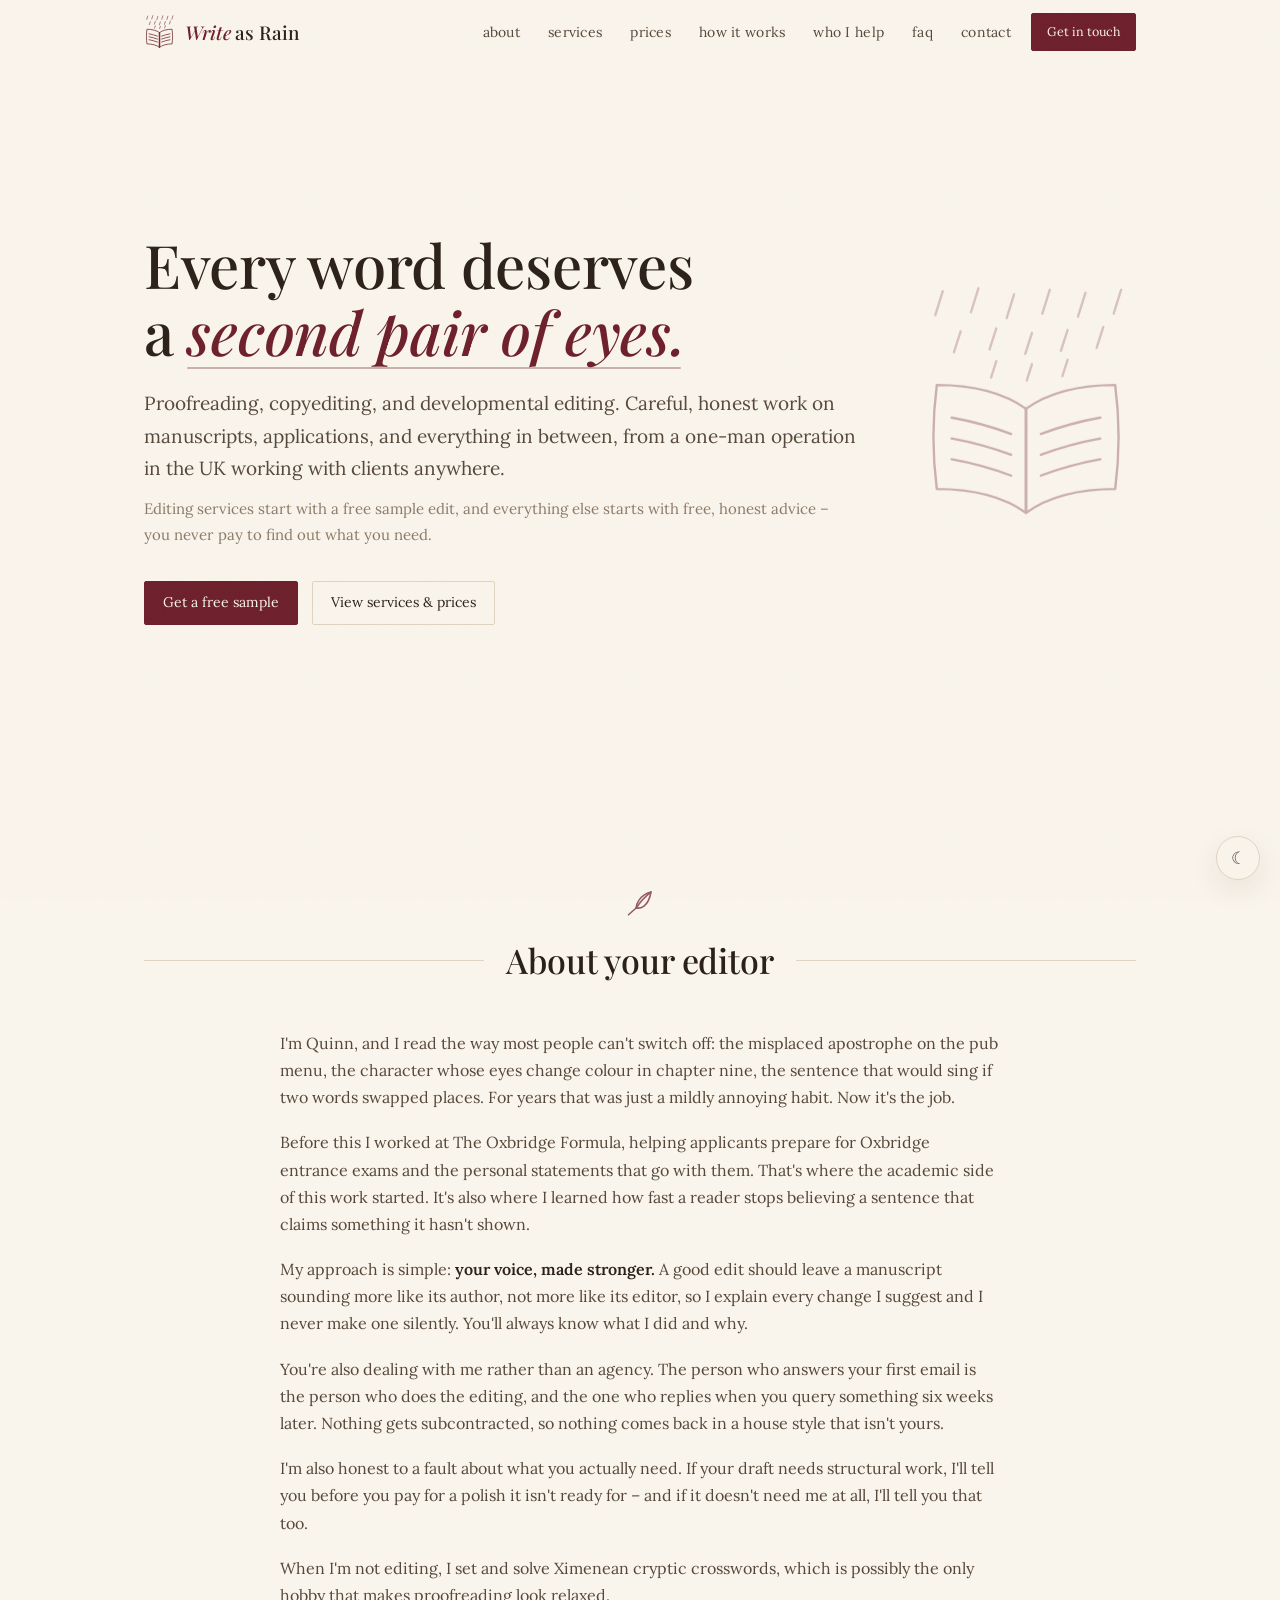
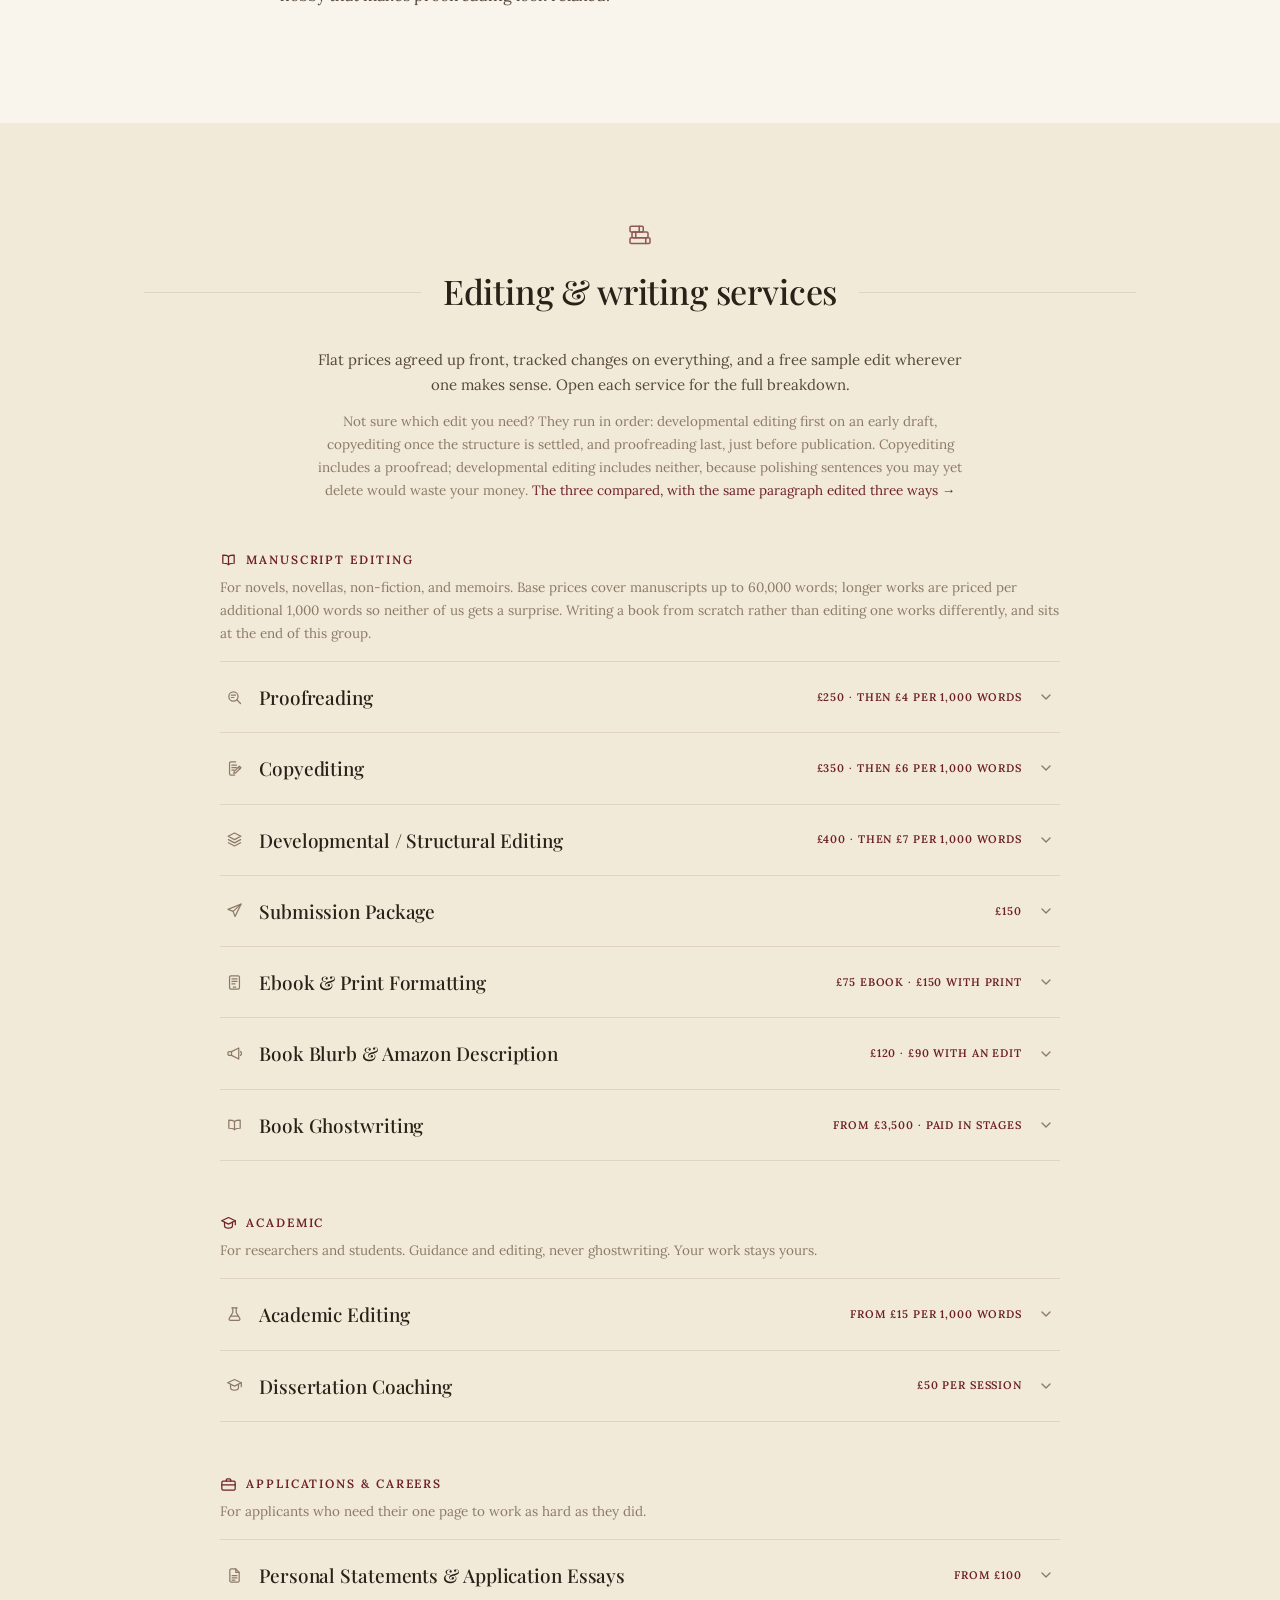
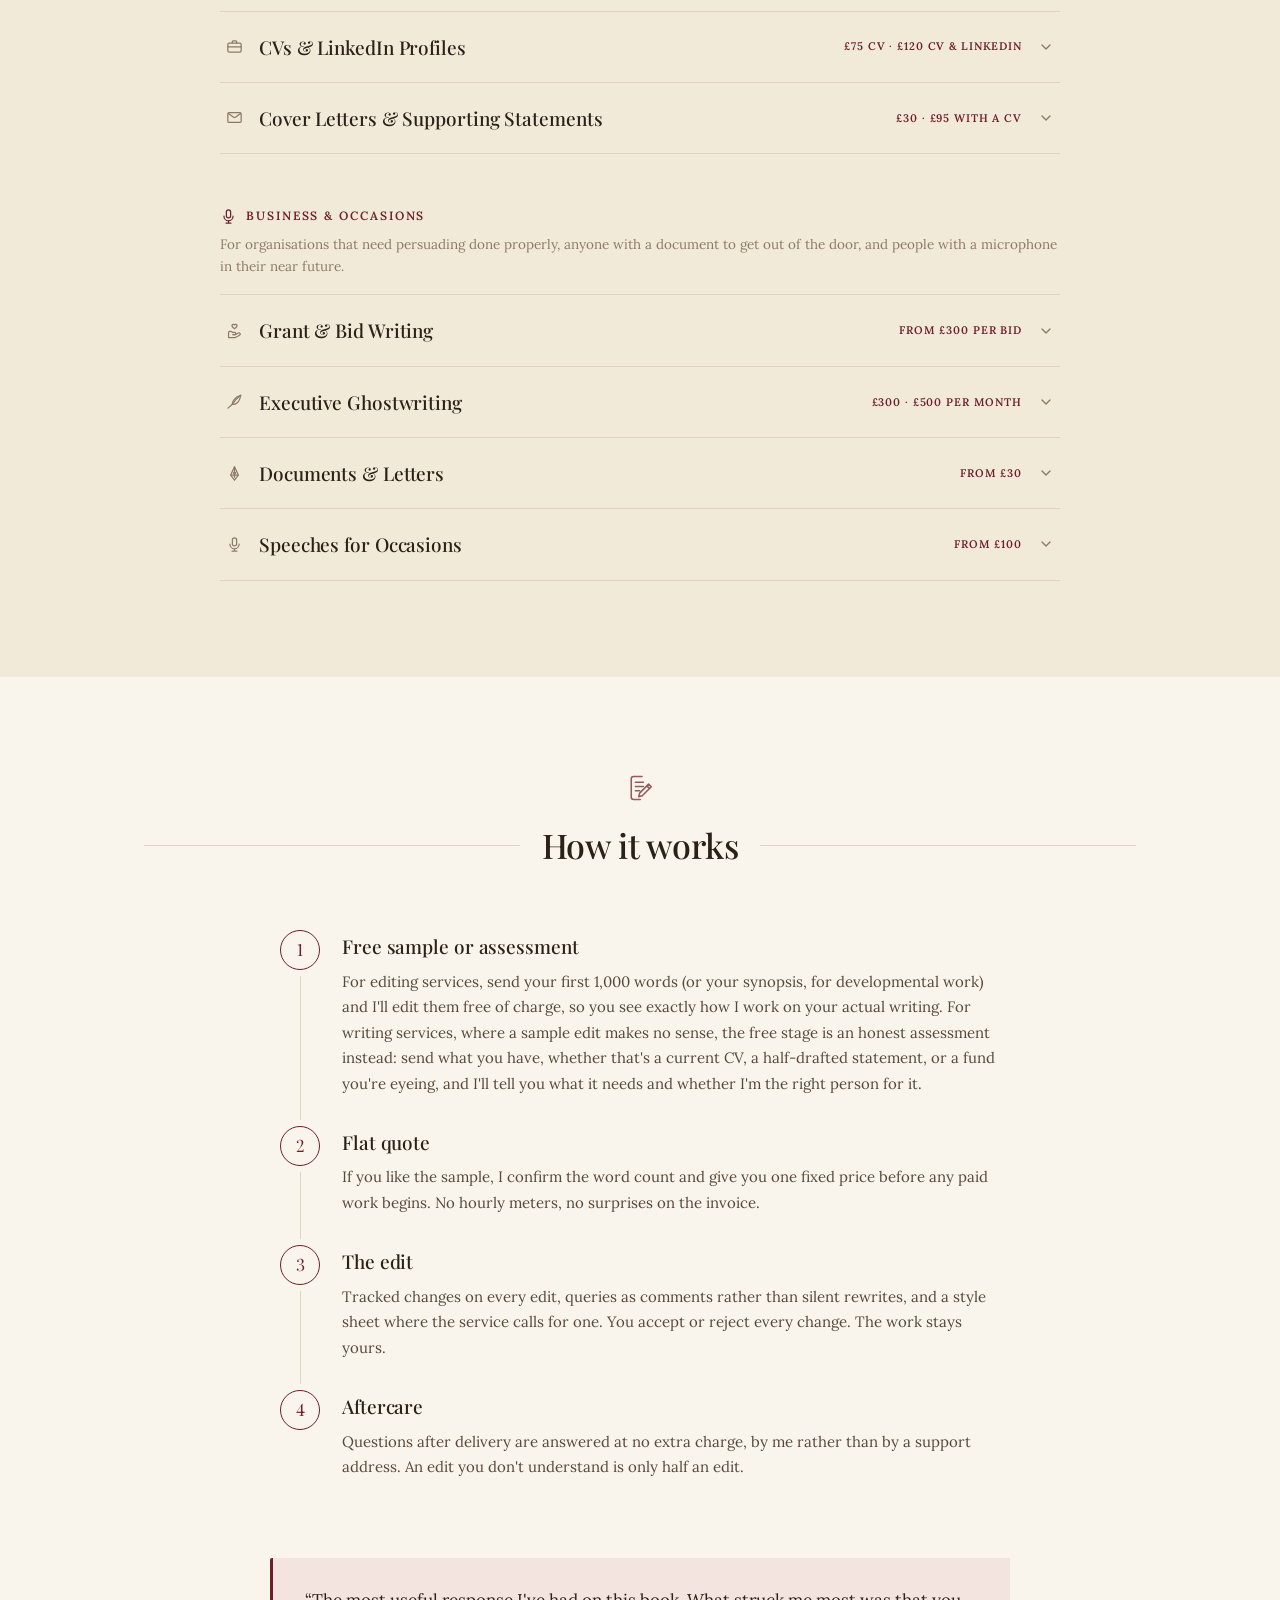
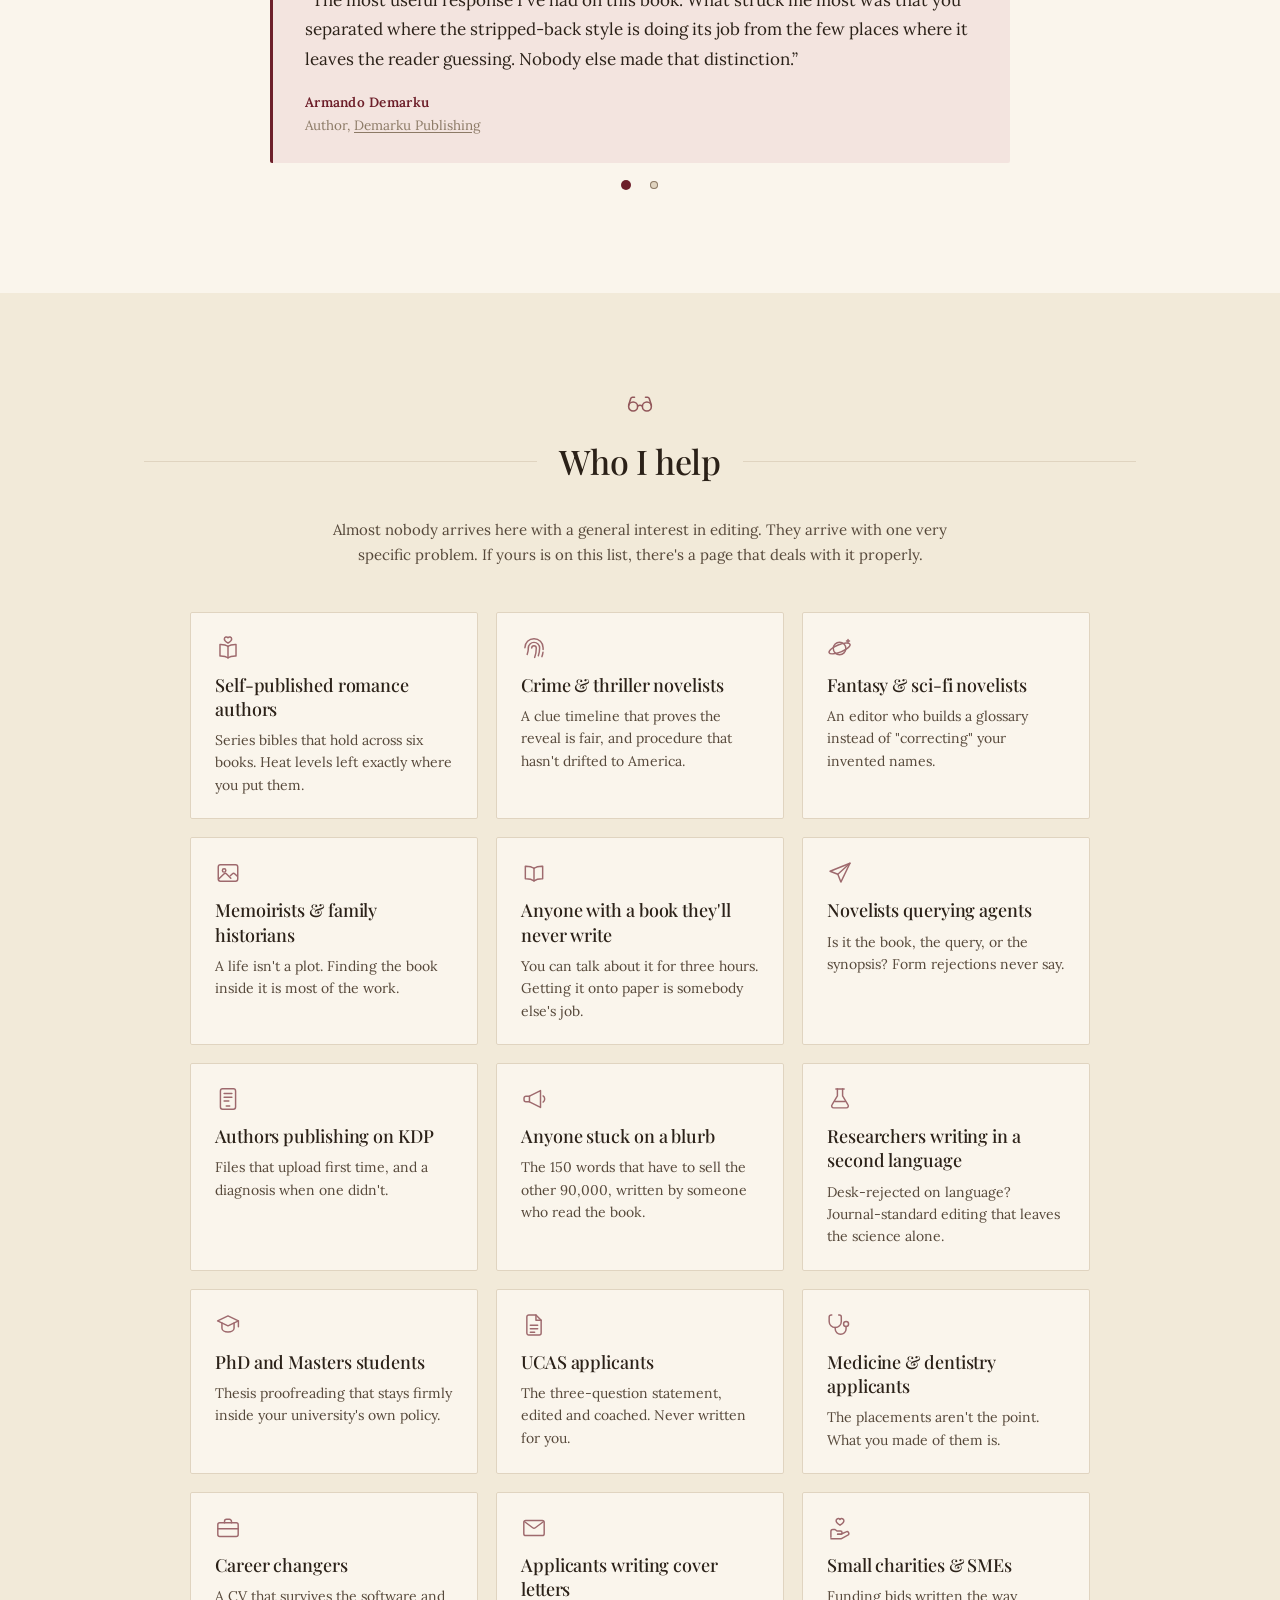
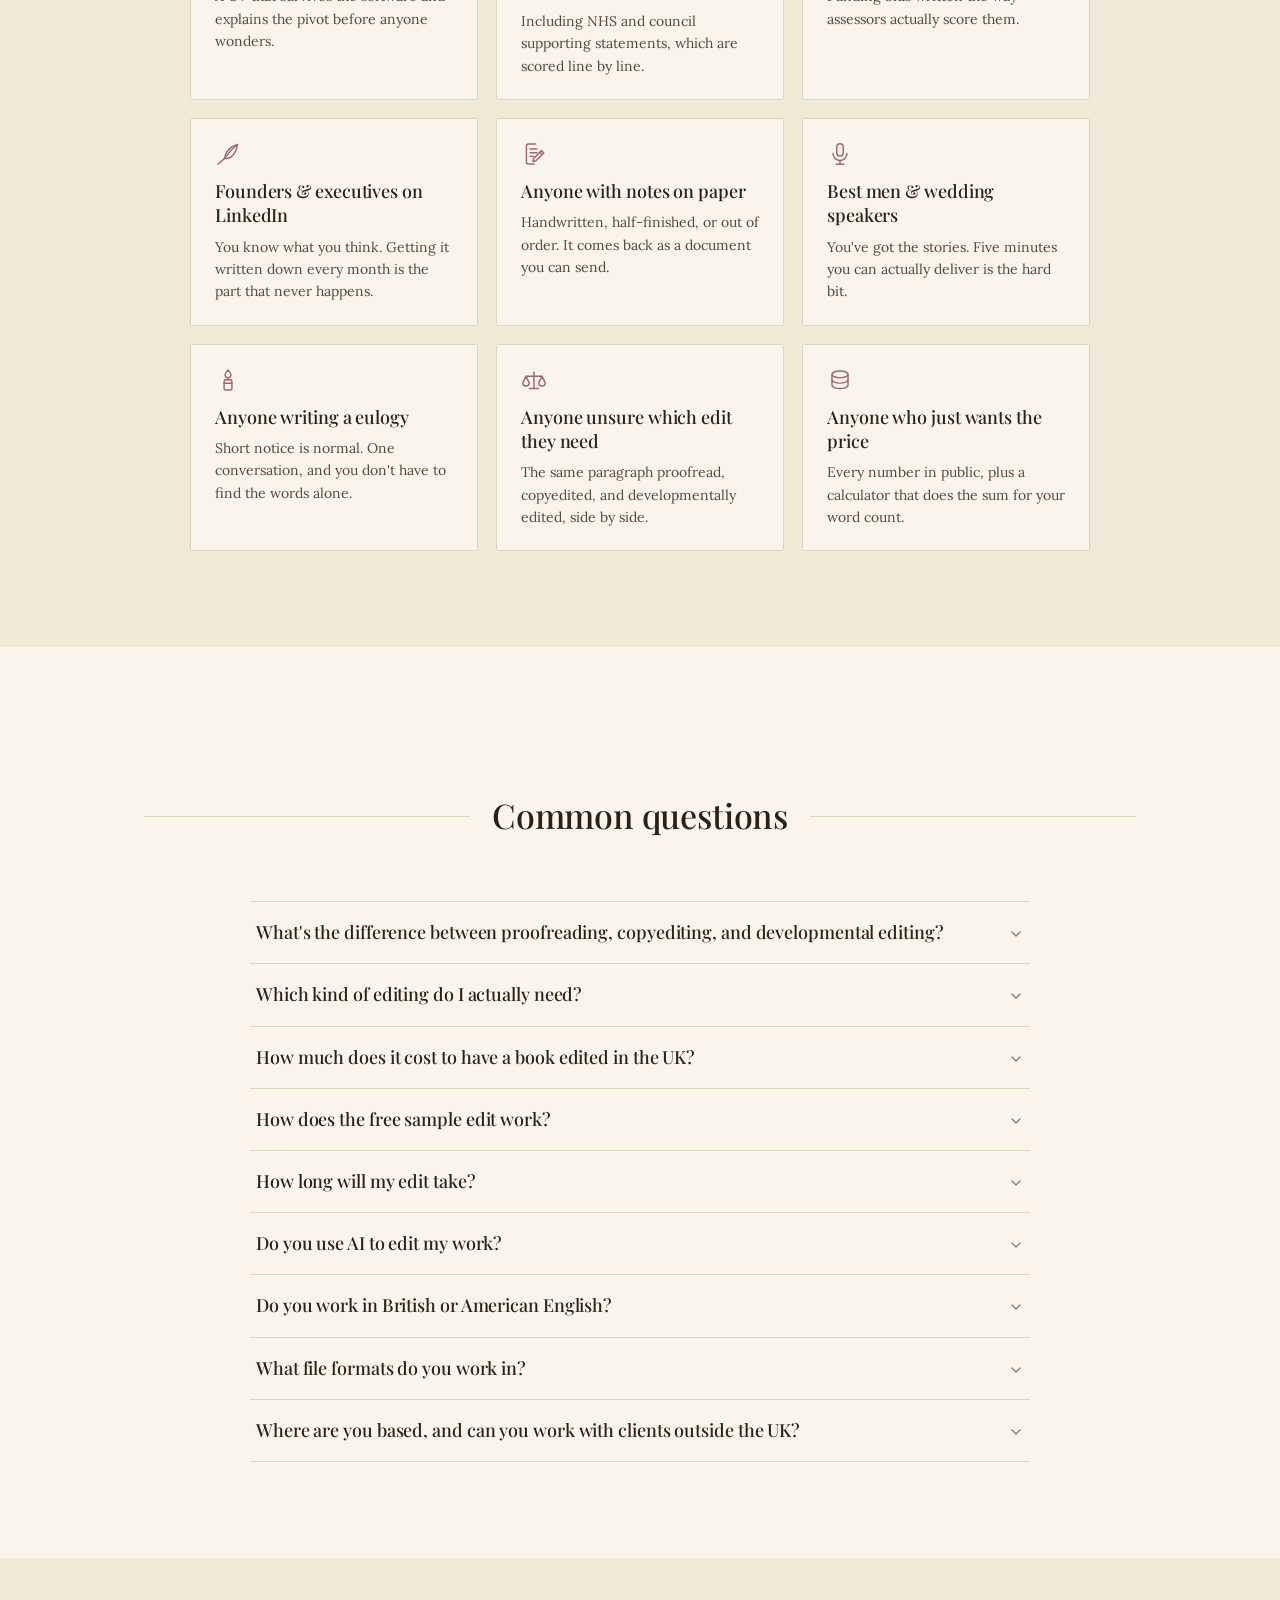
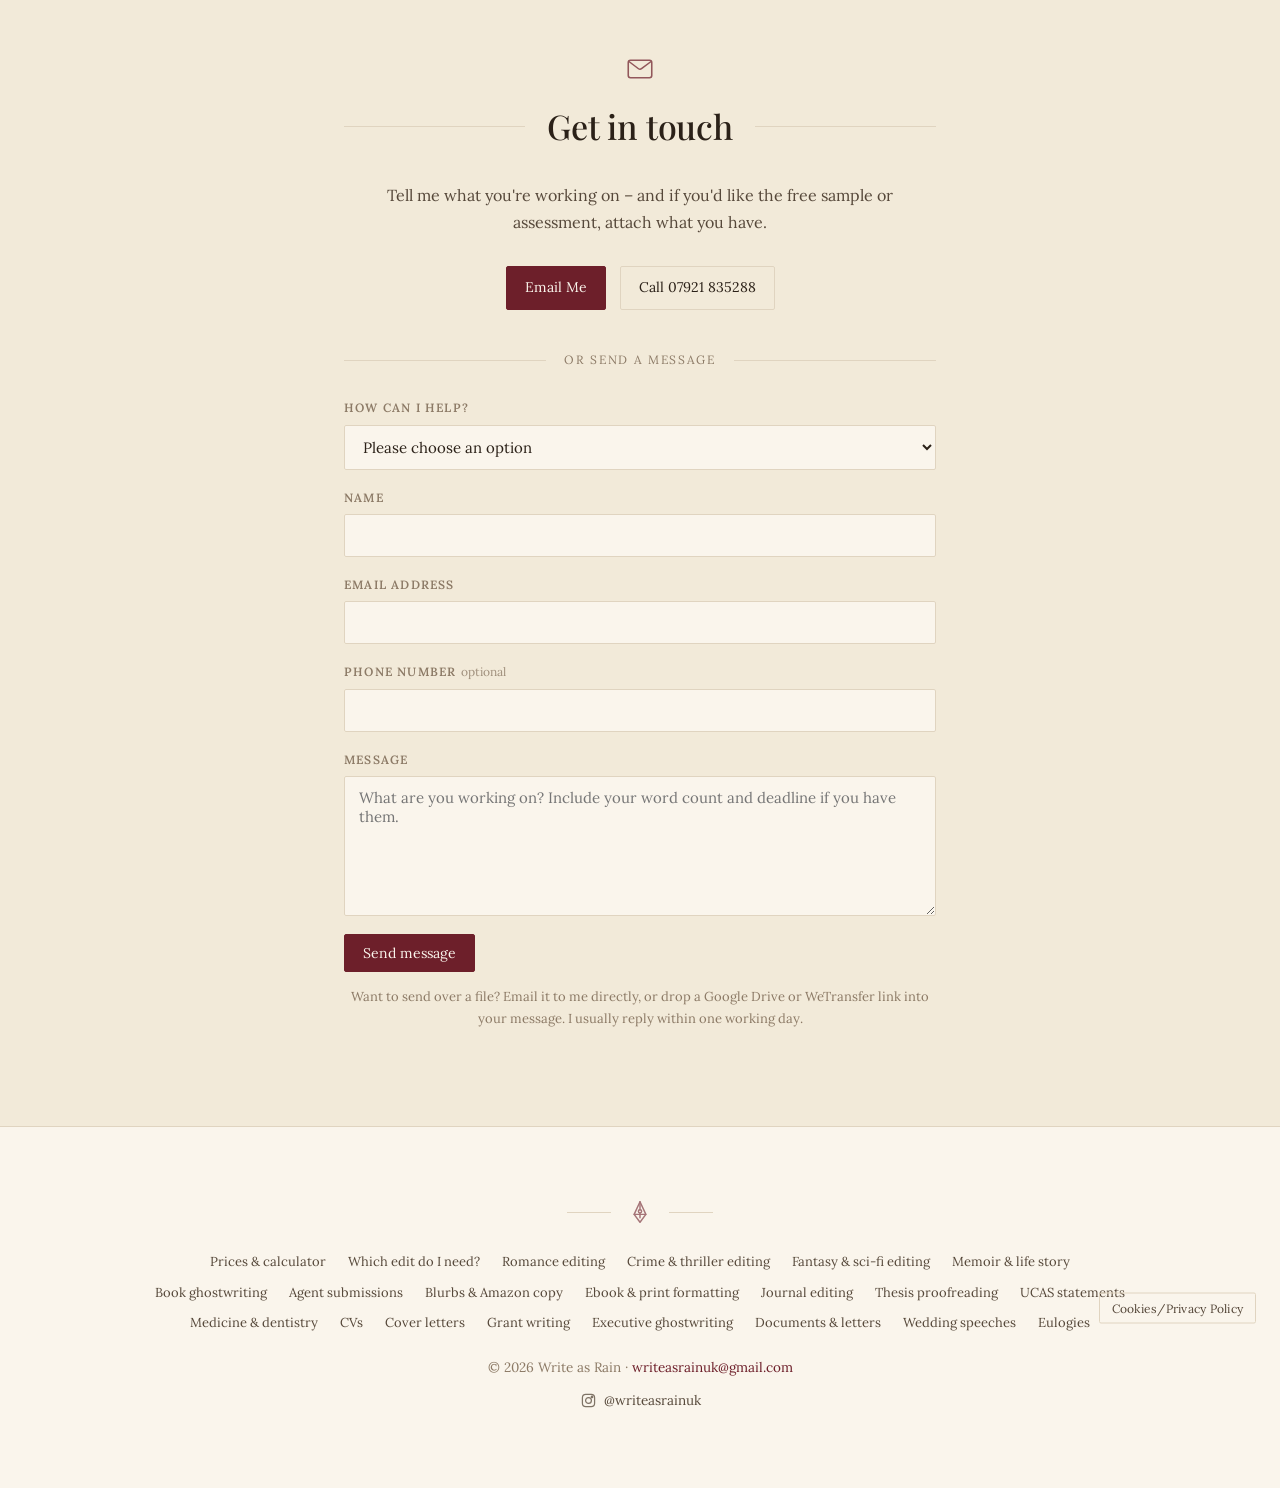
==== commit cc168215: "Show both testimonials in a carousel with dots A marker can now list several quotes. Two or more ren" ====
--- a/index.html
+++ b/index.html
@@ -601,16 +601,37 @@
         <p>Questions after delivery are answered at no extra charge, by me rather than by a support address. An edit you don't understand is only half an edit.</p>
       </li>
     </ol>
-    <!-- testimonial: demarku-style -->
-    <figure class="testimonial reveal">
-      <blockquote>
-        <p>The most useful response I've had on this book. What struck me most was that you separated where the stripped-back style is doing its job from the few places where it leaves the reader guessing. Nobody else made that distinction.</p>
-      </blockquote>
-      <figcaption>
-        <span class="testimonial-name">Armando Demarku</span>
-        <span class="testimonial-role">Author, <a href="https://www.demarkupublishing.com/" rel="noopener">Demarku Publishing</a></span>
-      </figcaption>
-    </figure>
+    <!-- testimonial: demarku-style, demarku-dialogue -->
+    <div class="testimonials reveal" role="region" aria-roledescription="carousel" aria-label="What clients say">
+      <div class="testimonial-track" tabindex="0">
+        <div class="testimonial-slide" id="demarku-style-1" role="group" aria-roledescription="slide" aria-label="1 of 2">
+          <figure class="testimonial">
+            <blockquote>
+              <p>The most useful response I've had on this book. What struck me most was that you separated where the stripped-back style is doing its job from the few places where it leaves the reader guessing. Nobody else made that distinction.</p>
+            </blockquote>
+            <figcaption>
+              <span class="testimonial-name">Armando Demarku</span>
+              <span class="testimonial-role">Author, <a href="https://www.demarkupublishing.com/" rel="noopener">Demarku Publishing</a></span>
+            </figcaption>
+          </figure>
+        </div>
+        <div class="testimonial-slide" id="demarku-dialogue-2" role="group" aria-roledescription="slide" aria-label="2 of 2">
+          <figure class="testimonial">
+            <blockquote>
+              <p>I've received feedback on the same chapter from several editors, and yours has been the most useful. Others asked for more dialogue tags in general terms; you pointed to the exact places where a reader loses track of who is speaking.</p>
+            </blockquote>
+            <figcaption>
+              <span class="testimonial-name">Armando Demarku</span>
+              <span class="testimonial-role">Author, <a href="https://www.demarkupublishing.com/" rel="noopener">Demarku Publishing</a></span>
+            </figcaption>
+          </figure>
+        </div>
+      </div>
+      <div class="testimonial-dots">
+        <button type="button" class="testimonial-dot" aria-controls="demarku-style-1" aria-label="Show testimonial 1 of 2" aria-current="true"></button>
+        <button type="button" class="testimonial-dot" aria-controls="demarku-dialogue-2" aria-label="Show testimonial 2 of 2"></button>
+      </div>
+    </div>
     <!-- /testimonial -->
   </div>
 </section>
--- a/styles.css
+++ b/styles.css
@@ -13,6 +13,7 @@
   --accent-soft: rgba(109, 31, 42, 0.12);
   --rule: #e0d4c0;
   --shadow-soft: 0 10px 30px rgba(43, 33, 24, 0.08);
+  --quote-bg: #f3e4df;
 }
 
 /* Dark tones stay brown, but held around hue 28° at roughly half the
@@ -27,6 +28,7 @@
   --accent-soft: rgba(224, 141, 146, 0.16);
   --rule: #372f28;
   --shadow-soft: 0 10px 30px rgba(0, 0, 0, 0.35);
+  --quote-bg: #2c2120;
 }
 
 * { margin: 0; padding: 0; box-sizing: border-box; }
@@ -506,22 +508,80 @@
 
 /* Client testimonials. The markup is written by scripts/build-testimonials.py
    between marker comments, so change the words there, not in the page. */
+.testimonials {
+  max-width: 740px;
+  margin: 48px auto 0;
+}
+/* After a worked example, which already brings 48px of its own. */
+.services-order + .testimonials { margin-top: 0; }
+
+/* Two or more quotes: a scroll-snap strip, one panel wide. It swipes on a
+   phone and scrolls without scripting; site.js adds the dots' behaviour. */
+.testimonial-track {
+  display: flex;
+  align-items: stretch;
+  overflow-x: auto;
+  scroll-snap-type: x mandatory;
+  overscroll-behavior-x: contain;
+  scrollbar-width: none;
+}
+.testimonial-track::-webkit-scrollbar { display: none; }
+.testimonial-track:focus-visible { outline: 2px solid var(--accent); outline-offset: 4px; }
+.testimonial-slide {
+  flex: 0 0 100%;
+  display: flex;
+  scroll-snap-align: start;
+}
+.testimonial-slide > .testimonial { flex: 1; }
+
+.testimonial-dots {
+  display: flex;
+  justify-content: center;
+  gap: 4px;
+  margin-top: 10px;
+}
+.testimonial-dot {
+  width: 24px;
+  height: 24px;
+  padding: 0;
+  border: 0;
+  background: none;
+  cursor: pointer;
+  display: grid;
+  place-items: center;
+}
+.testimonial-dot::before {
+  content: '';
+  width: 8px;
+  height: 8px;
+  border-radius: 50%;
+  background: var(--rule);
+  box-shadow: inset 0 0 0 1px var(--ink-faint);
+  transition: background 0.2s ease, transform 0.2s ease;
+}
+/* The dots do nothing without site.js, so they only appear with it. */
+html:not(.js) .testimonial-dots { display: none; }
+.testimonial-dot:hover::before { background: var(--ink-faint); }
+.testimonial-dot[aria-current="true"]::before {
+  background: var(--accent);
+  box-shadow: none;
+  transform: scale(1.25);
+}
+.testimonial-dot:focus-visible { outline: 2px solid var(--accent); outline-offset: -2px; border-radius: 50%; }
+
+/* Its own tinted panel, distinct from both section backgrounds, so it reads
+   as a quote from somebody else rather than more of my copy. */
 .testimonial {
-  max-width: 640px;
-  margin: 48px auto 0;
-  padding: 26px 0 0;
-  border-top: 1px solid var(--rule);
-  text-align: center;
-}
-.testimonial:last-child { margin-bottom: 0; }
-/* After a worked example, which already brings 48px of its own. */
-.services-order + .testimonial { margin-top: 0; }
+  margin: 0;
+  padding: 28px 32px 26px;
+  background: var(--quote-bg);
+  border-left: 3px solid var(--accent);
+  border-radius: 2px;
+}
 .testimonial blockquote { margin: 0; }
 .testimonial blockquote p {
-  font-family: 'Playfair Display', Georgia, serif;
-  font-style: italic;
-  font-size: 19px;
-  line-height: 1.6;
+  font-size: 17px;
+  line-height: 1.75;
   color: var(--ink);
 }
 .testimonial blockquote p:first-child::before { content: '\201C'; }
@@ -541,7 +601,8 @@
 .testimonial-role a { color: inherit; text-decoration: underline; text-underline-offset: 2px; }
 .testimonial-role a:hover { color: var(--accent); }
 @media (max-width: 600px) {
-  .testimonial blockquote p { font-size: 17px; }
+  .testimonial { padding: 22px 20px 20px; }
+  .testimonial blockquote p { font-size: 16px; }
 }
 
 .service-group { max-width: 840px; margin: 0 auto 52px; }
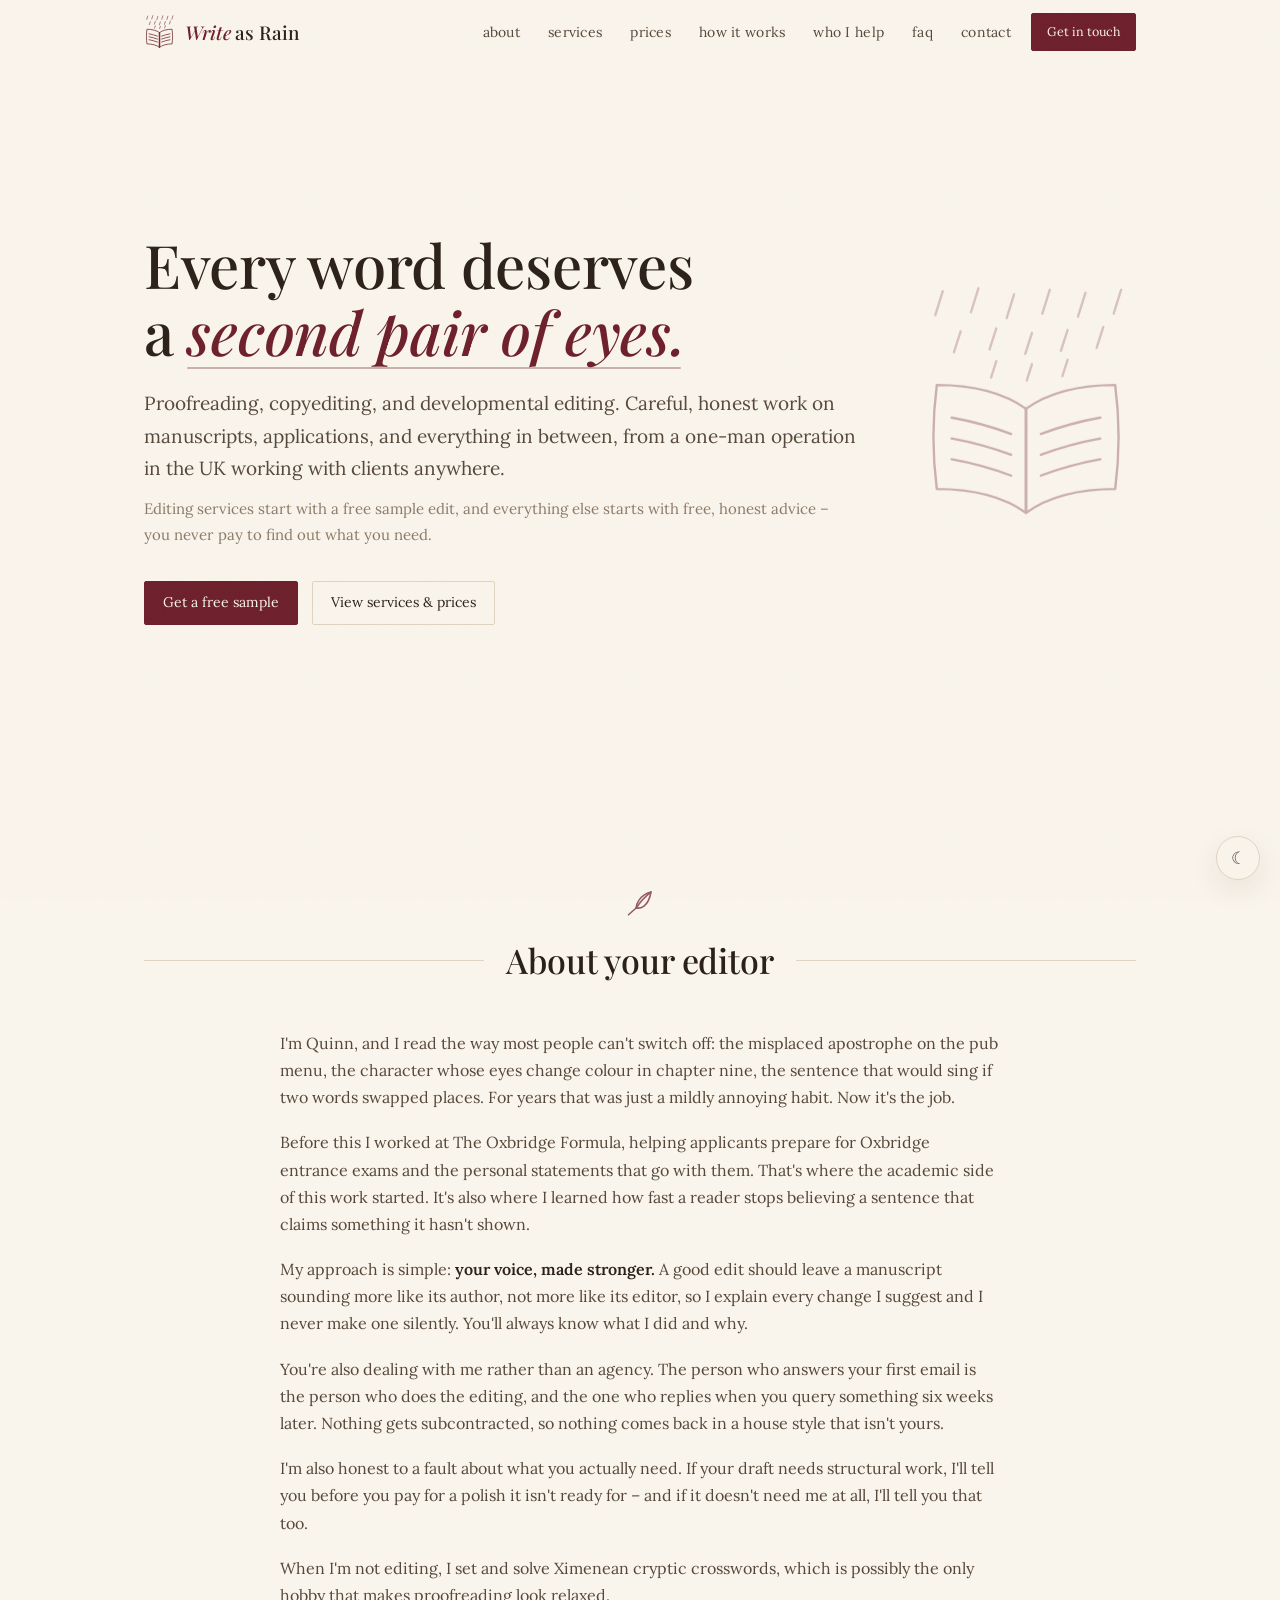
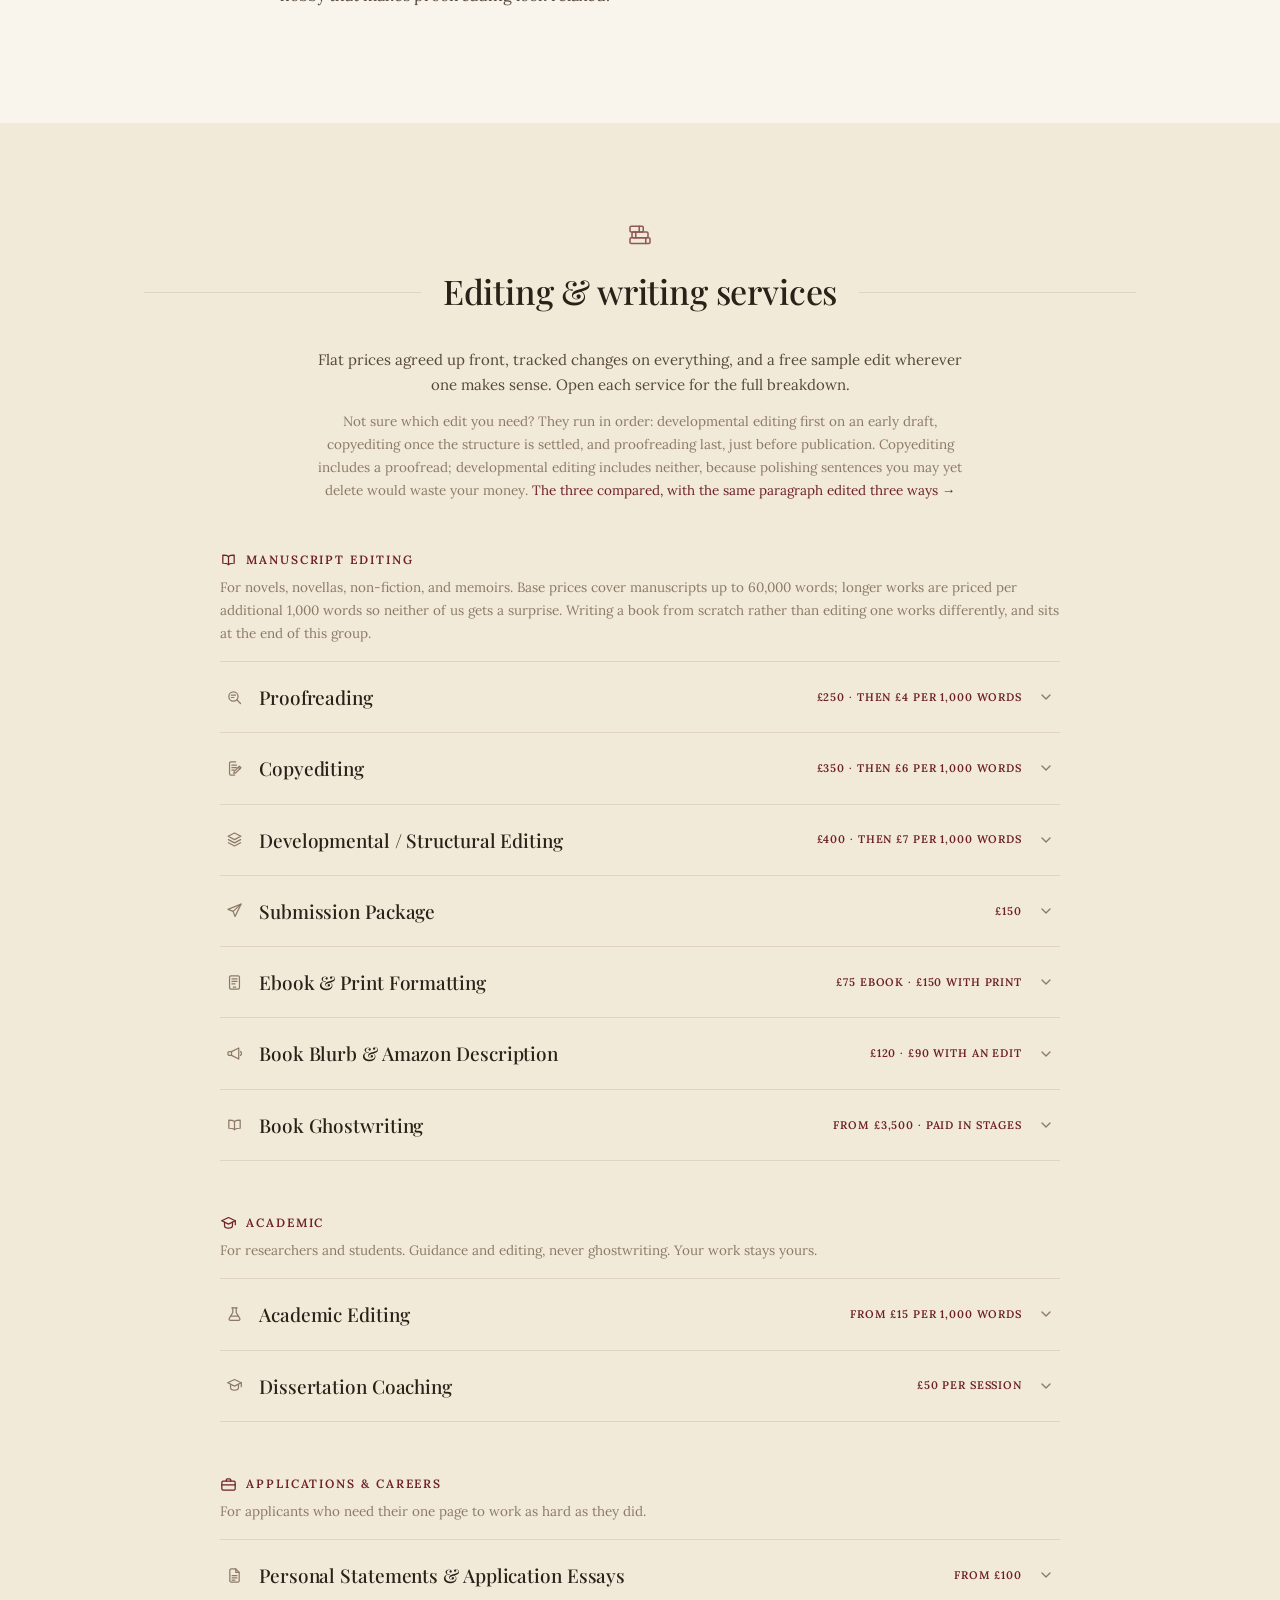
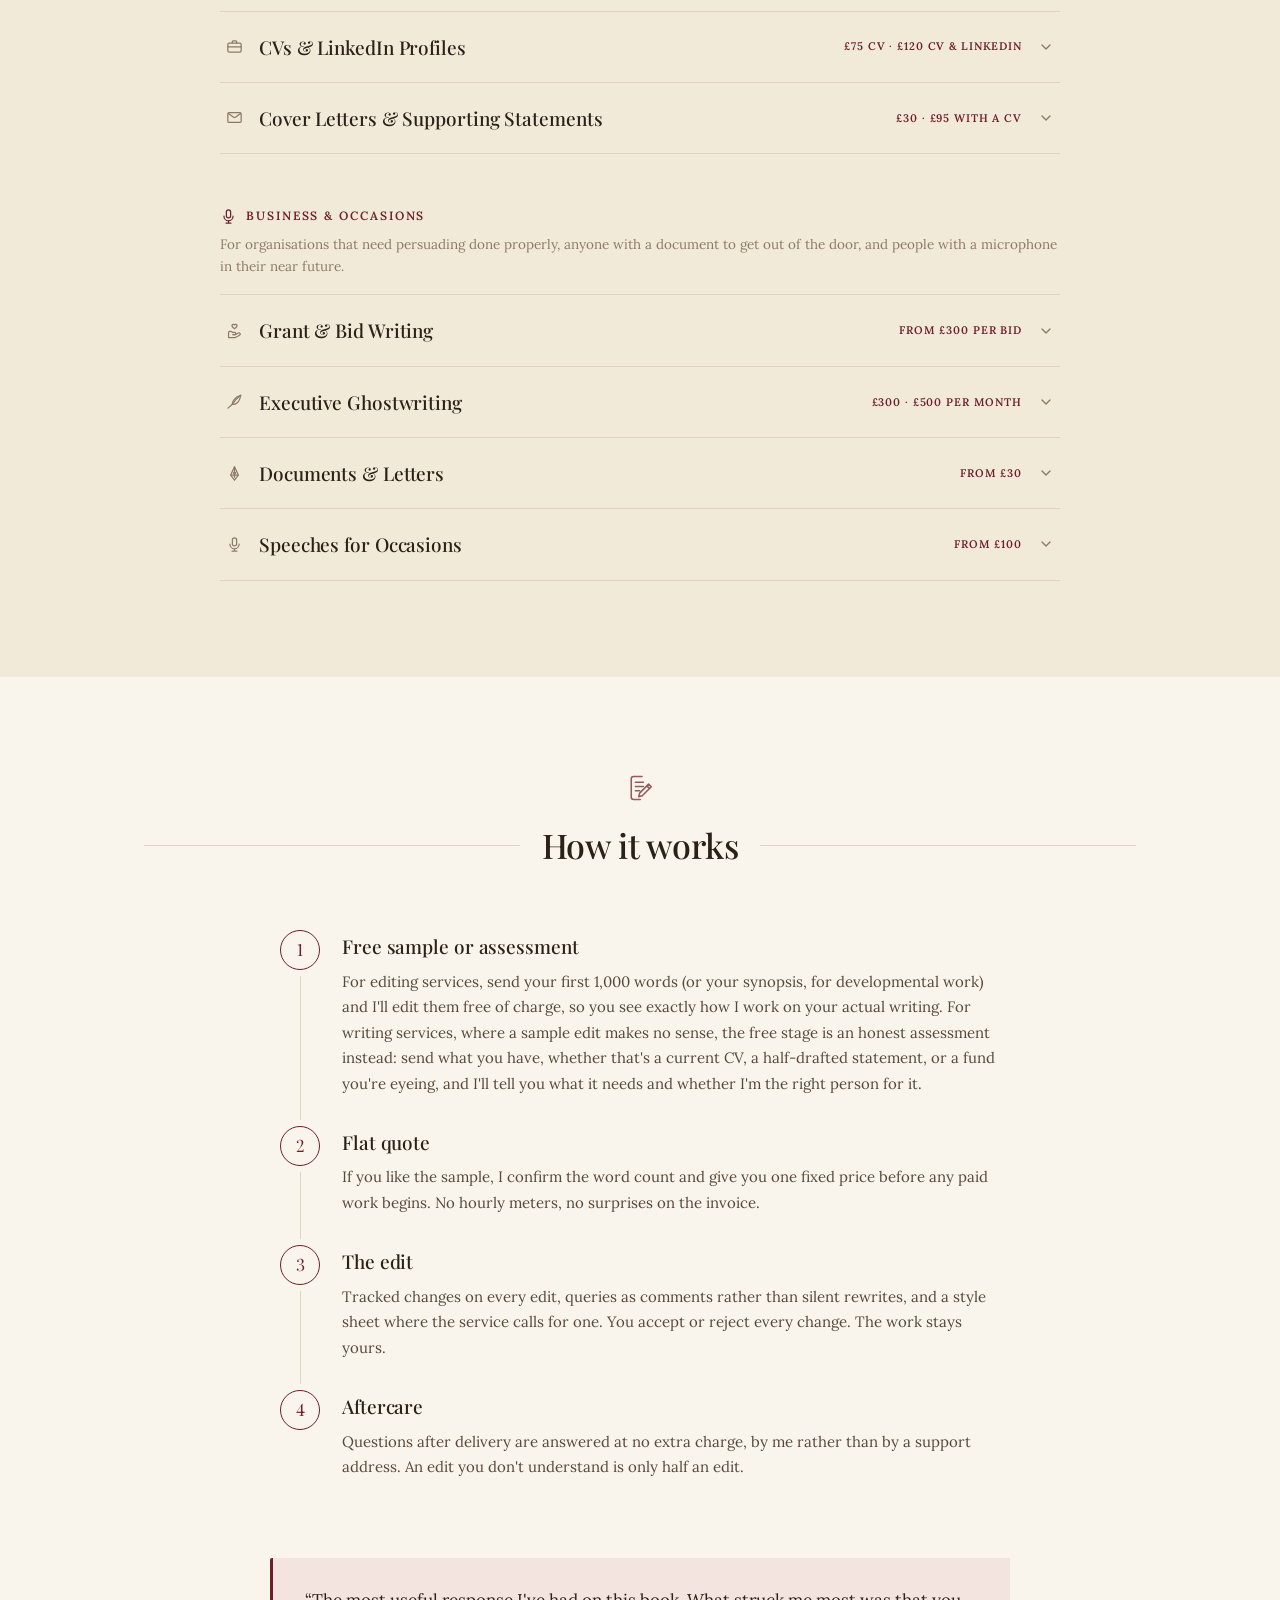
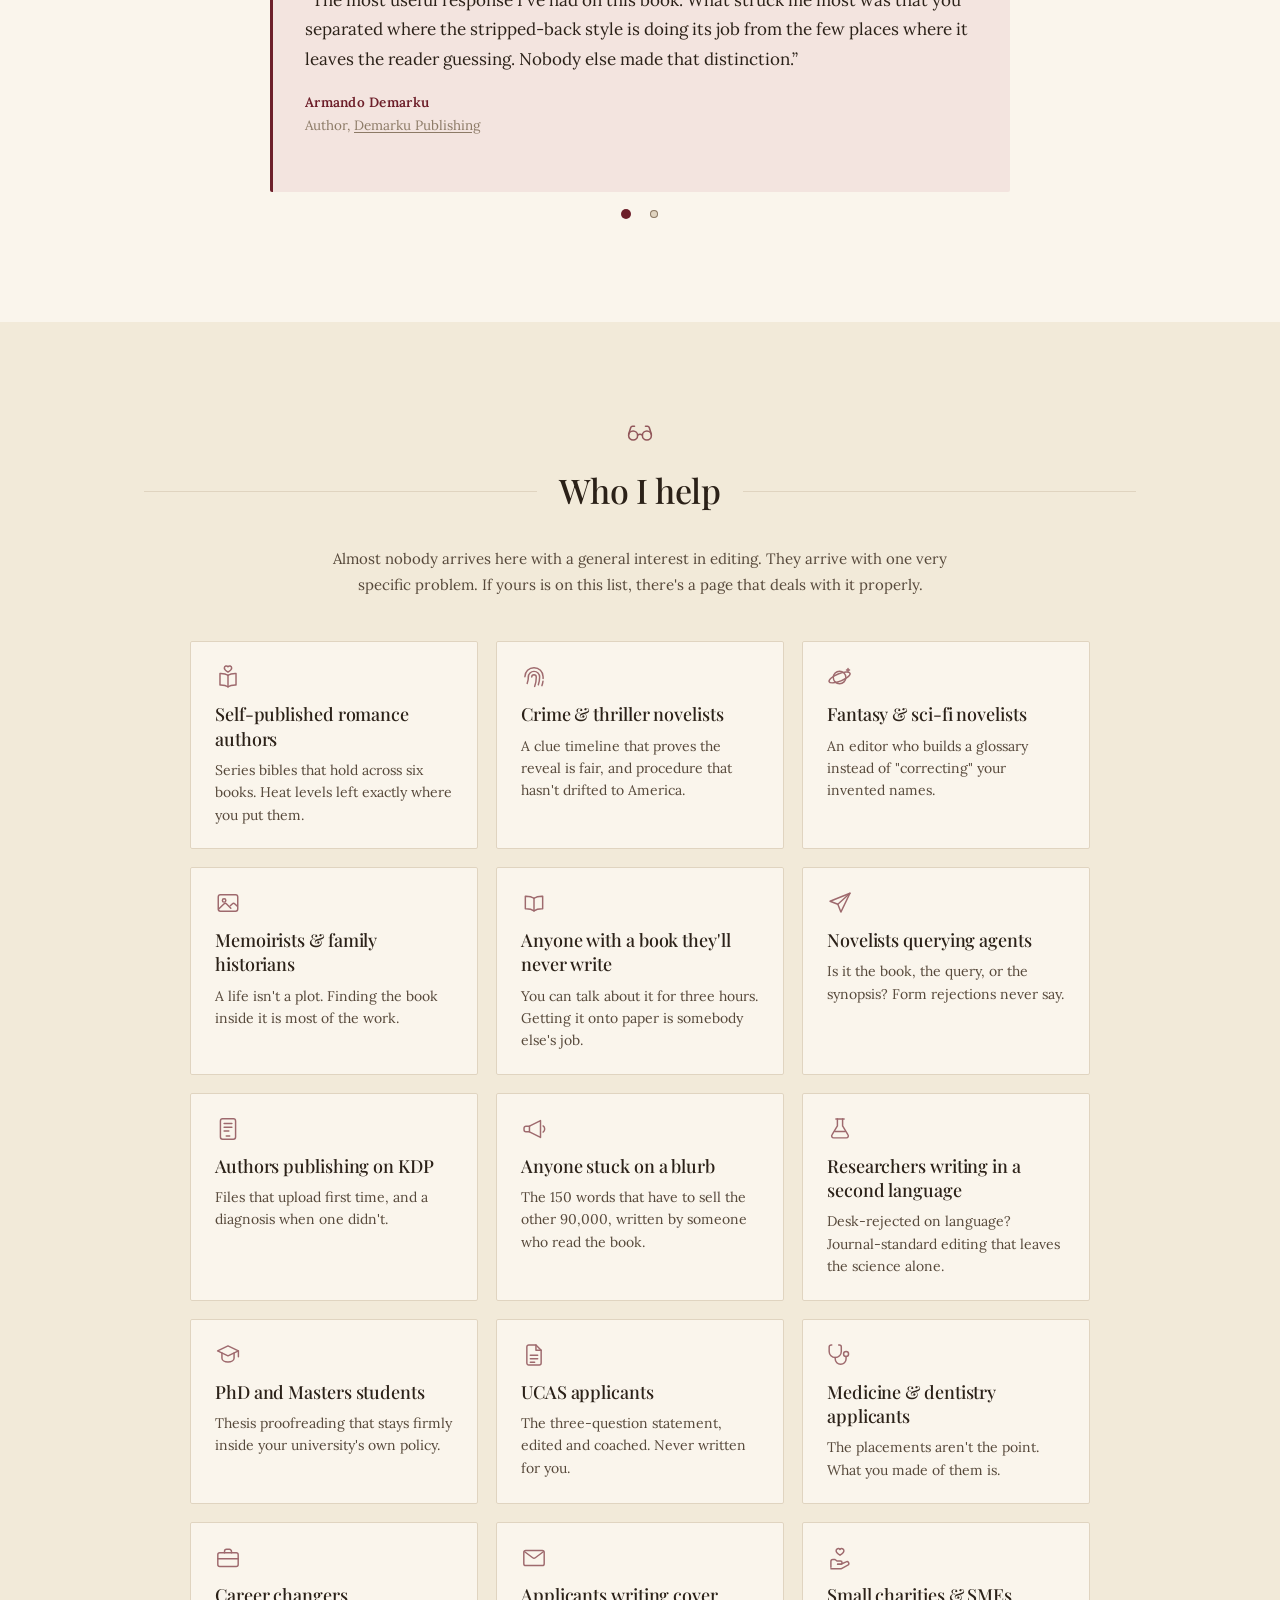
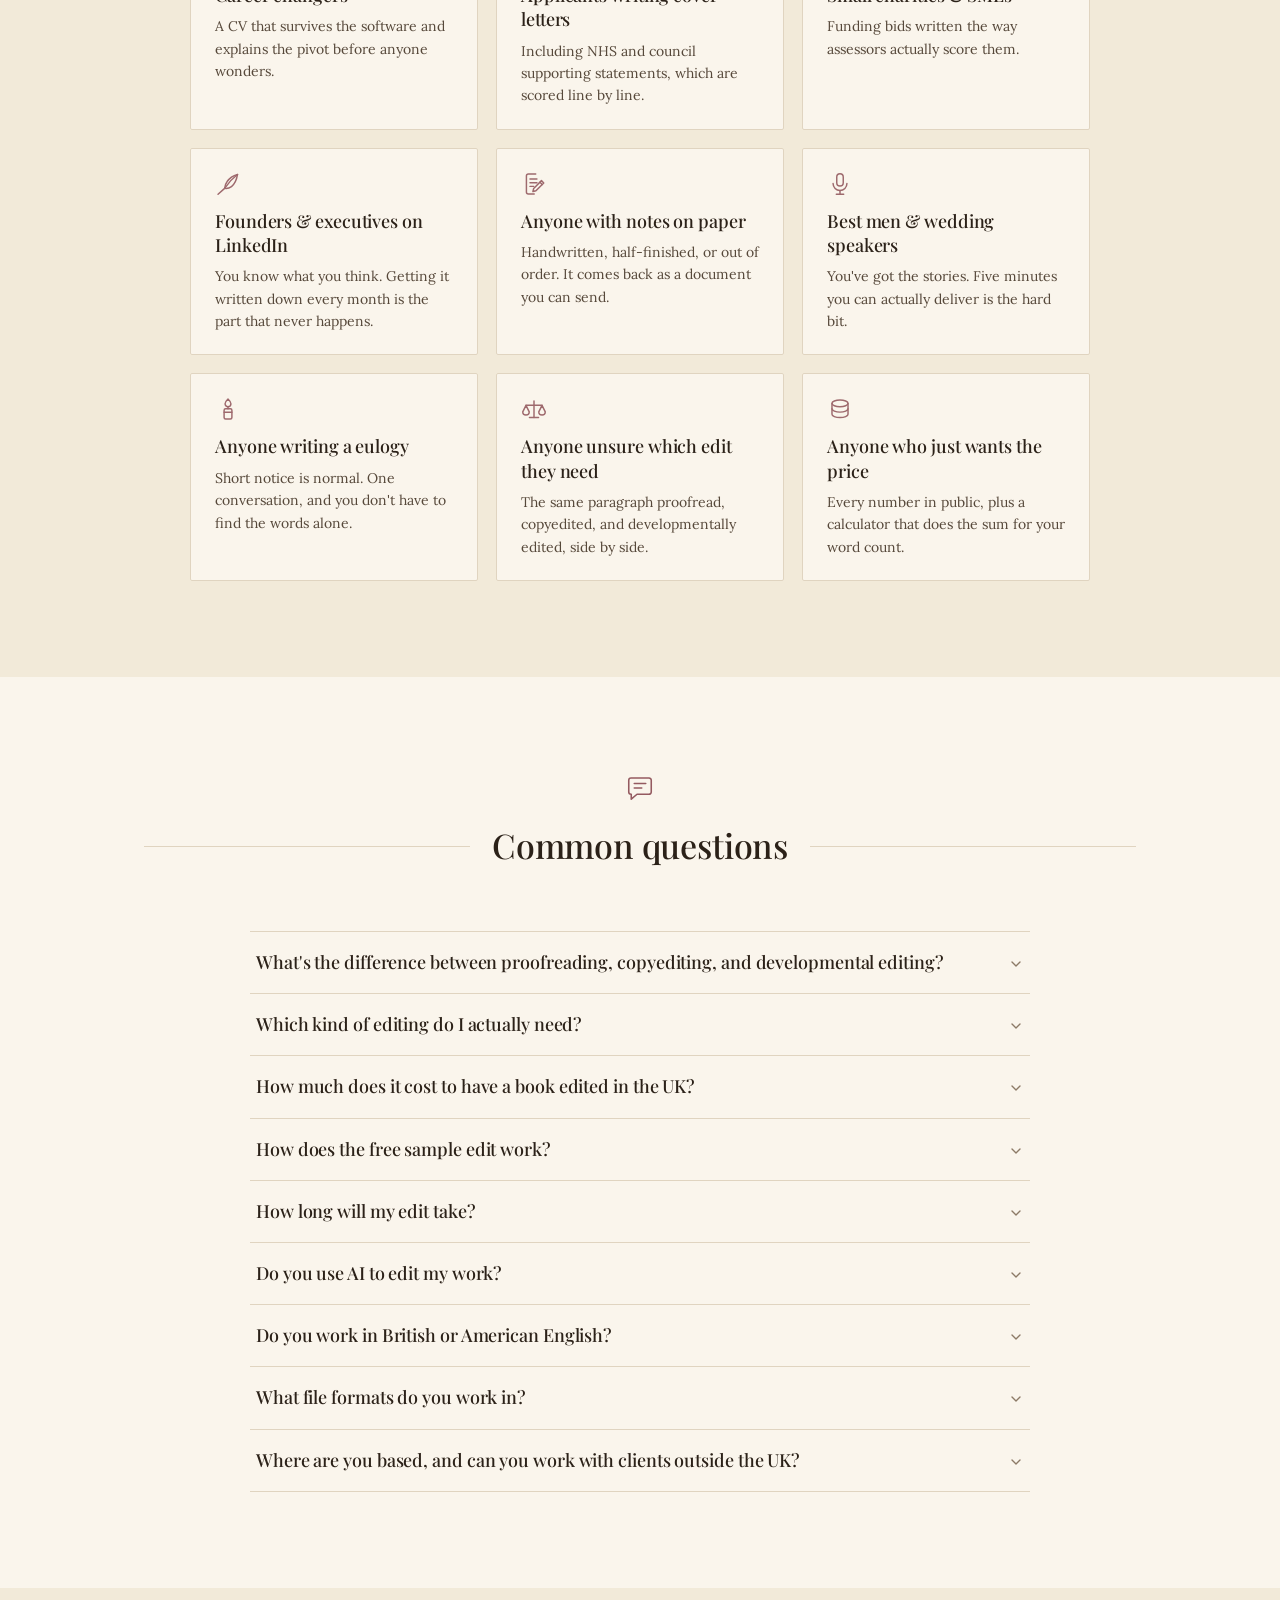
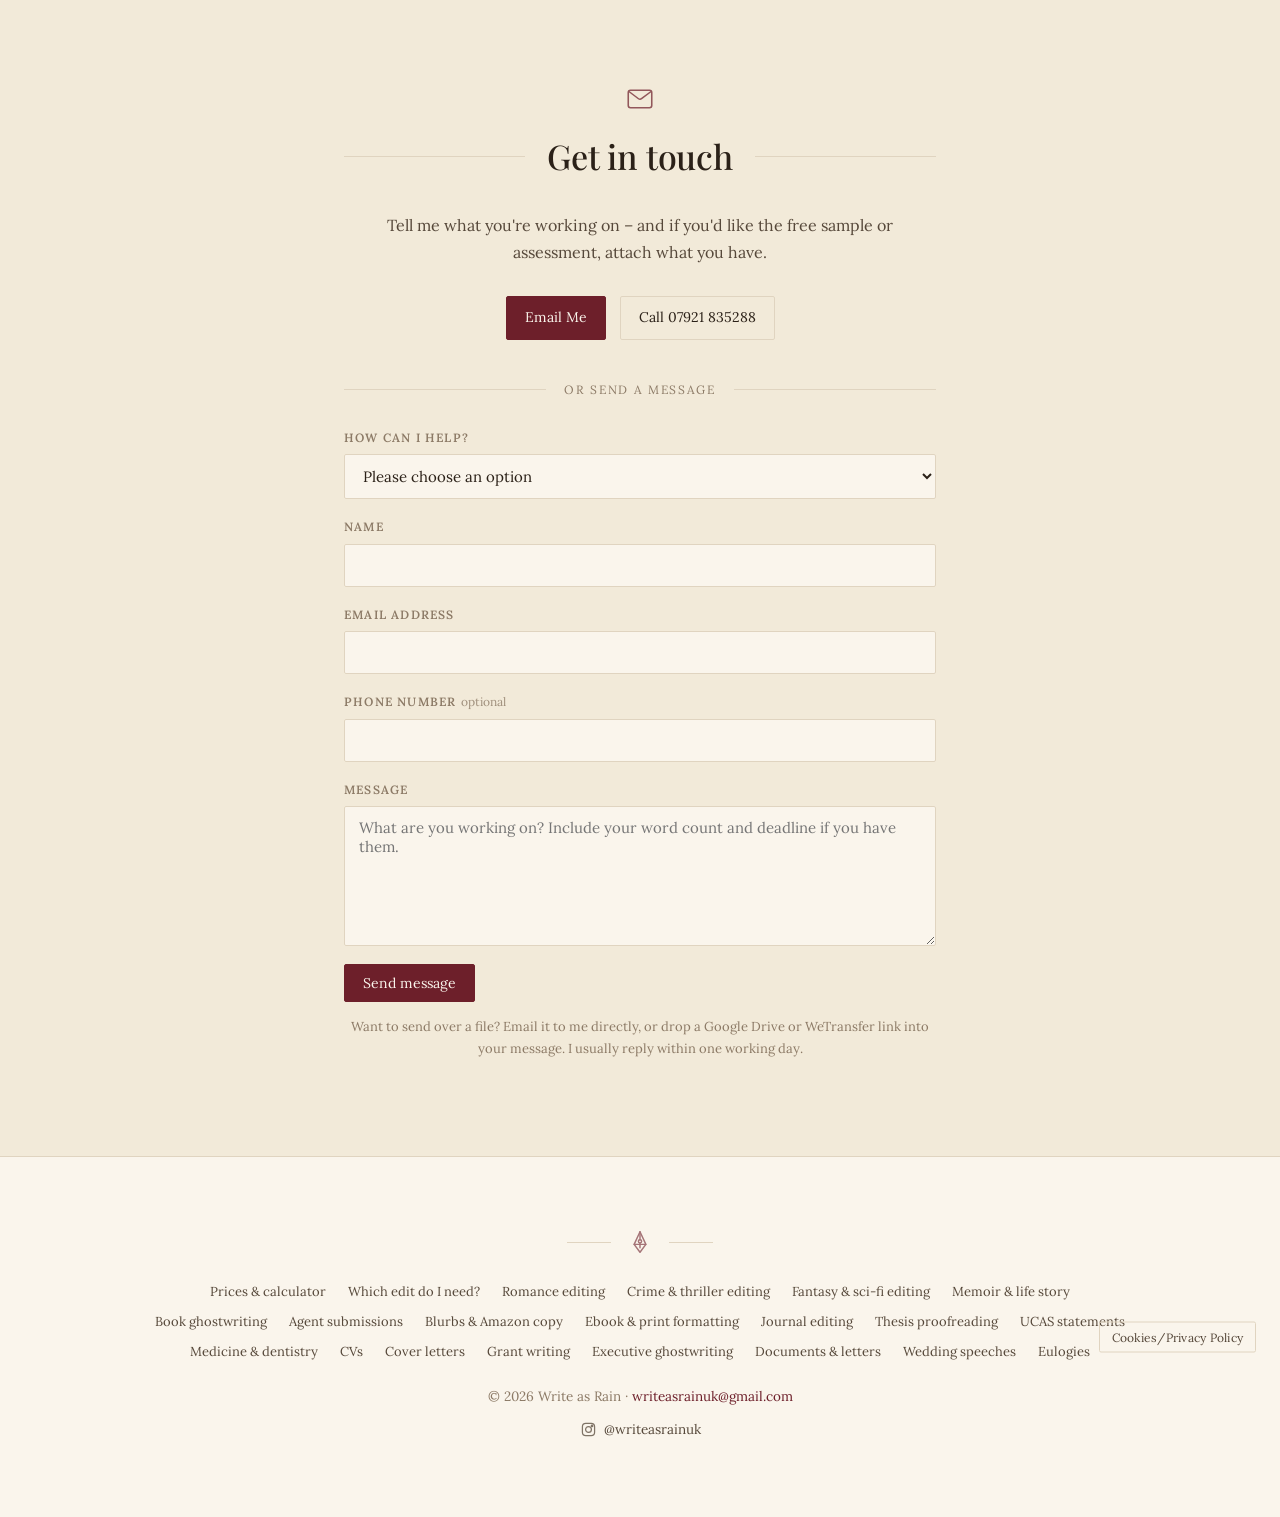
==== commit 445d6c02: "Open the second testimonial with Armando's line on editorial judgement Co-Authored-By: Claude Opus 5" ====
--- a/index.html
+++ b/index.html
@@ -618,7 +618,7 @@
         <div class="testimonial-slide" id="demarku-dialogue-2" role="group" aria-roledescription="slide" aria-label="2 of 2">
           <figure class="testimonial">
             <blockquote>
-              <p>I've received feedback on the same chapter from several editors, and yours has been the most useful. Others asked for more dialogue tags in general terms; you pointed to the exact places where a reader loses track of who is speaking.</p>
+              <p>I wanted to tell you how much I value your editorial judgement. I've received feedback on the same chapter from several editors, and yours has been the most useful. Others asked for more dialogue tags in general terms; you pointed to the exact places where a reader loses track of who is speaking.</p>
             </blockquote>
             <figcaption>
               <span class="testimonial-name">Armando Demarku</span>
